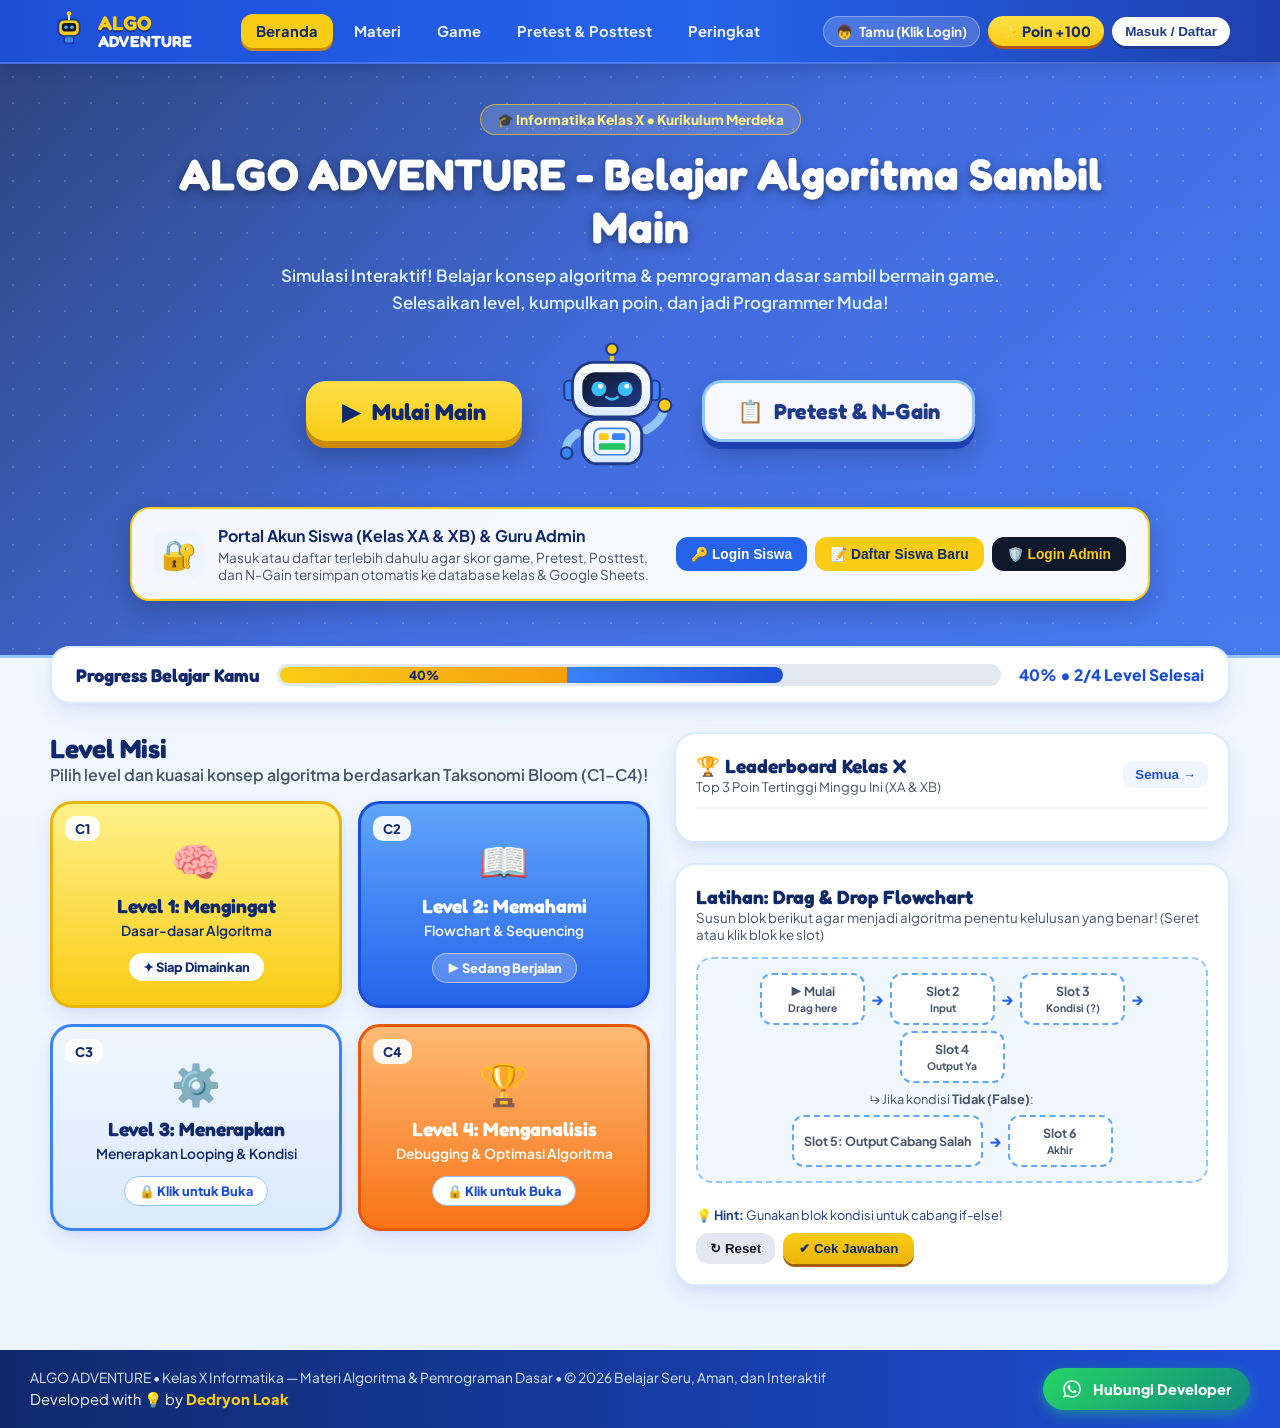
==== index.html @ 8494c544 "Update index.html" ====
<!DOCTYPE html>
<html lang="id">
<head>
  <meta charset="UTF-8" />
  <meta name="viewport" content="width=device-width, initial-scale=1.0" />
  <title>ALGO ADVENTURE — Belajar Algoritma Sambil Main (Kelas X Informatika)</title>
  <link rel="preconnect" href="https://fonts.googleapis.com" />
  <link rel="preconnect" href="https://fonts.gstatic.com" crossorigin />
  <link href="https://fonts.googleapis.com/css2?family=Fredoka:wght@500;600;700&family=Plus+Jakarta+Sans:wght@400;500;600;700;800&display=swap" rel="stylesheet" />
  <link rel="stylesheet" href="css/style.css" />
</head>
<body>

  <!-- NAVBAR -->
  <header class="navbar">
    <div class="nav-container">
      <div class="brand" onclick="switchPage('beranda')">
        <div class="brand-logo" aria-hidden="true">
          <svg viewBox="0 0 64 64" width="38" height="38">
            <rect x="14" y="16" width="36" height="28" rx="10" fill="#FACC15" stroke="#1E3A8A" stroke-width="3"/>
            <line x1="32" y1="6" x2="32" y2="16" stroke="#FFFFFF" stroke-width="3" stroke-linecap="round"/>
            <circle cx="32" cy="6" r="4" fill="#FACC15"/>
            <rect x="20" y="22" width="24" height="14" rx="5" fill="#0F172A"/>
            <circle cx="27" cy="29" r="3" fill="#38BDF8"/>
            <circle cx="37" cy="29" r="3" fill="#38BDF8"/>
            <rect x="24" y="44" width="16" height="12" rx="4" fill="#3B82F6" stroke="#1E3A8A" stroke-width="2.5"/>
          </svg>
        </div>
        <div class="brand-text">
          <span class="brand-top">ALGO</span>
          <span class="brand-bottom">ADVENTURE</span>
        </div>
      </div>

      <nav class="nav-links" id="navLinks">
        <button class="nav-btn active" data-page="beranda" onclick="switchPage('beranda')">Beranda</button>
        <button class="nav-btn" data-page="materi" onclick="switchPage('materi')">Materi</button>
        <button class="nav-btn" data-page="game" onclick="switchPage('game')">Game</button>
        <button class="nav-btn" data-page="pretest" onclick="switchPage('pretest')">Pretest &amp; Posttest</button>
        <button class="nav-btn" data-page="peringkat" onclick="switchPage('peringkat')">Peringkat</button>
        <button class="nav-btn admin-nav-btn hidden" id="navAdminBtn" data-page="admin" onclick="switchPage('admin')">🛡️ Panel Admin</button>
      </nav>

      <div class="user-status">
        <div class="user-pill" onclick="openAuthModal()" title="Klik untuk Login / Ganti Akun">
          <span class="user-avatar" id="navUserAvatar">👦</span>
          <span id="navUserLabel">Tamu (Klik Login)</span>
        </div>
        <div class="points-pill" id="pointsPill">
          <span>⭐</span> Poin +<span id="totalPoints">100</span>
        </div>
        <button class="auth-action-btn" id="navAuthBtn" onclick="openAuthModal()">Masuk / Daftar</button>
      </div>
    </div>
  </header>

  <!-- ==================== HALAMAN 1: BERANDA ==================== -->
  <main id="page-beranda" class="page-section active">
    <!-- HERO SECTION DENGAN GAMBAR SEKOLAH & OVERLAY BIRU -->
    <section class="hero-section">
      <div class="hero-school-bg" id="heroSchoolBg"></div>
      <div class="hero-blue-overlay" id="heroBlueOverlay"></div>
      <div class="hero-circuit-pattern"></div>

      <div class="hero-content">
        <div class="hero-badge">🎓 Informatika Kelas X • Kurikulum Merdeka</div>
        <h1 class="hero-title">ALGO ADVENTURE - Belajar Algoritma Sambil Main</h1>
        <p class="hero-subtitle">
          Simulasi Interaktif! Belajar konsep algoritma &amp; pemrograman dasar sambil bermain game.<br />
          Selesaikan level, kumpulkan poin, dan jadi Programmer Muda!
        </p>

        <div class="hero-cta-row">
          <button class="btn-hero-play" onclick="openMissionModal(1)">
            <span class="play-triangle">▶</span> Mulai Main
          </button>

          <!-- MASKOT ROBOT SVG -->
          <div class="hero-mascot" title="Halo! Aku AlgoBot, pemandu belajarmu!">
            <svg viewBox="0 0 160 165" width="132" height="136">
              <defs>
                <linearGradient id="botBody" x1="0" y1="0" x2="0" y2="1">
                  <stop offset="0%" stop-color="#FFFFFF"/>
                  <stop offset="100%" stop-color="#DBEAFE"/>
                </linearGradient>
                <linearGradient id="botVisor" x1="0" y1="0" x2="1" y2="1">
                  <stop offset="0%" stop-color="#0F172A"/>
                  <stop offset="100%" stop-color="#1E3A8A"/>
                </linearGradient>
              </defs>
              <line x1="80" y1="12" x2="80" y2="28" stroke="#FACC15" stroke-width="5" stroke-linecap="round"/>
              <circle cx="80" cy="10" r="7" fill="#FACC15" stroke="#1E3A8A" stroke-width="2.5"/>
              <rect x="22" y="48" width="12" height="24" rx="6" fill="#3B82F6" stroke="#1E3A8A" stroke-width="2.5"/>
              <rect x="126" y="48" width="12" height="24" rx="6" fill="#3B82F6" stroke="#1E3A8A" stroke-width="2.5"/>
              <rect x="32" y="26" width="96" height="66" rx="26" fill="url(#botBody)" stroke="#1E3A8A" stroke-width="3.5"/>
              <rect x="44" y="38" width="72" height="42" rx="16" fill="url(#botVisor)"/>
              <circle cx="64" cy="58" r="9" fill="#38BDF8"/>
              <circle cx="66" cy="55" r="3" fill="#FFFFFF"/>
              <circle cx="96" cy="58" r="9" fill="#38BDF8"/>
              <circle cx="98" cy="55" r="3" fill="#FFFFFF"/>
              <path d="M 73 68 Q 80 74 87 68" stroke="#38BDF8" stroke-width="3" fill="none" stroke-linecap="round"/>
              <path d="M 38 112 Q 22 122 25 135" stroke="#93C5FD" stroke-width="10" stroke-linecap="round" fill="none"/>
              <circle cx="25" cy="136" r="7" fill="#3B82F6" stroke="#1E3A8A" stroke-width="2.5"/>
              <path d="M 122 108 Q 142 96 144 80" stroke="#93C5FD" stroke-width="10" stroke-linecap="round" fill="none"/>
              <circle cx="144" cy="78" r="8" fill="#FACC15" stroke="#1E3A8A" stroke-width="2.5"/>
              <rect x="44" y="95" width="72" height="54" rx="18" fill="url(#botBody)" stroke="#1E3A8A" stroke-width="3.5"/>
              <rect x="58" y="106" width="44" height="32" rx="8" fill="#EFF6FF" stroke="#3B82F6" stroke-width="2"/>
              <rect x="64" y="112" width="12" height="8" rx="2" fill="#FACC15"/>
              <rect x="80" y="112" width="16" height="8" rx="2" fill="#3B82F6"/>
              <rect x="64" y="124" width="32" height="8" rx="2" fill="#22C55E"/>
            </svg>
          </div>

          <button class="btn-hero-pretest" onclick="switchPage('pretest')">
            <span class="clipboard-icon">📋</span> Pretest &amp; N-Gain
          </button>
        </div>

        <!-- CARD STATUS LOGIN / REGISTRASI SISWA & ADMIN -->
        <div class="auth-banner-card" id="authBannerCard">
          <div class="auth-banner-left">
            <div class="auth-banner-icon">🔐</div>
            <div>
              <h3 id="authBannerTitle">Portal Akun Siswa (Kelas XA &amp; XB) &amp; Guru Admin</h3>
              <p id="authBannerDesc">Masuk atau daftar terlebih dahulu agar skor game, Pretest, Posttest, dan N-Gain tersimpan otomatis ke database kelas &amp; Google Sheets.</p>
            </div>
          </div>
          <div class="auth-banner-actions" id="authBannerActions">
            <button class="btn-login-pill" onclick="openAuthModal('login')">🔑 Login Siswa</button>
            <button class="btn-register-pill" onclick="openAuthModal('register')">📝 Daftar Siswa Baru</button>
            <button class="btn-admin-pill" onclick="openAuthModal('admin')">🛡️ Login Admin</button>
          </div>
        </div>
      </div>
    </section>

    <div class="main-container">
      <!-- PROGRESS BAR -->
      <section class="progress-card">
        <div class="progress-title">Progress Belajar Kamu</div>
        <div class="progress-bar-wrapper">
          <div class="progress-track">
            <div class="progress-fill-yellow" id="progressYellow" style="width: 40%;">
              <span id="progressBadgeText">40%</span>
            </div>
            <div class="progress-fill-blue" id="progressBlue" style="width: 30%;"></div>
          </div>
        </div>
        <div class="progress-summary" id="progressSummaryText">40% • 2/4 Level Selesai</div>
      </section>

      <!-- GRID UTAMA 2 KOLOM -->
      <div class="dashboard-grid">
        <!-- KIRI: 4 LEVEL MISI (C1-C4) -->
        <section class="missions-column">
          <div class="section-header">
            <h2>Level Misi</h2>
            <p>Pilih level dan kuasai konsep algoritma berdasarkan Taksonomi Bloom (C1–C4)!</p>
          </div>

          <div class="missions-grid">
            <!-- LEVEL 1: C1 -->
            <div class="mission-card card-c1" id="card-level-1" onclick="openMissionModal(1)">
              <span class="bloom-badge">C1</span>
              <div class="mission-icon">🧠</div>
              <h3>Level 1: Mengingat</h3>
              <p class="mission-sub">Dasar-dasar Algoritma</p>
              <div class="mission-status status-ready" id="status-level-1">✦ Siap Dimainkan</div>
            </div>

            <!-- LEVEL 2: C2 -->
            <div class="mission-card card-c2" id="card-level-2" onclick="openMissionModal(2)">
              <span class="bloom-badge">C2</span>
              <div class="mission-icon">📖</div>
              <h3>Level 2: Memahami</h3>
              <p class="mission-sub">Flowchart &amp; Sequencing</p>
              <div class="mission-status status-active" id="status-level-2">▶ Sedang Berjalan</div>
            </div>

            <!-- LEVEL 3: C3 -->
            <div class="mission-card card-c3" id="card-level-3" onclick="openMissionModal(3)">
              <span class="bloom-badge">C3</span>
              <div class="mission-icon">⚙️</div>
              <h3>Level 3: Menerapkan</h3>
              <p class="mission-sub">Menerapkan Looping &amp; Kondisi</p>
              <div class="mission-status status-locked" id="status-level-3">🔒 Klik untuk Buka</div>
            </div>

            <!-- LEVEL 4: C4 -->
            <div class="mission-card card-c4" id="card-level-4" onclick="openMissionModal(4)">
              <span class="bloom-badge">C4</span>
              <div class="mission-icon">🏆</div>
              <h3>Level 4: Menganalisis</h3>
              <p class="mission-sub">Debugging &amp; Optimasi Algoritma</p>
              <div class="mission-status status-locked" id="status-level-4">🔒 Klik untuk Buka</div>
            </div>
          </div>
        </section>

        <!-- KANAN: LEADERBOARD & DRAG DROP FLOWCHART -->
        <section class="right-column">
          <!-- LEADERBOARD -->
          <div class="leaderboard-card">
            <div class="leaderboard-header">
              <div>
                <h3>🏆 Leaderboard Kelas X</h3>
                <p>Top 3 Poin Tertinggi Minggu Ini (XA &amp; XB)</p>
              </div>
              <button class="btn-mini-link" onclick="switchPage('peringkat')">Semua →</button>
            </div>
            <div class="leaderboard-list" id="miniLeaderboard"></div>
          </div>

          <!-- DRAG & DROP FLOWCHART -->
          <div class="flowchart-card">
            <div class="flowchart-header">
              <h3>Latihan: Drag &amp; Drop Flowchart</h3>
              <p>Susun blok berikut agar menjadi algoritma penentu kelulusan yang benar! (Seret atau klik blok ke slot)</p>
            </div>

            <div class="flowchart-workspace">
              <div class="flow-row top-row">
                <div class="drop-slot" data-slot="0" id="slot-0" onclick="handleSlotClick(0)">
                  <span class="slot-placeholder">▶ Mulai<br/><small>Drag here</small></span>
                </div>
                <span class="flow-arrow">→</span>
                <div class="drop-slot" data-slot="1" id="slot-1" onclick="handleSlotClick(1)">
                  <span class="slot-placeholder">Slot 2<br/><small>Input</small></span>
                </div>
                <span class="flow-arrow">→</span>
                <div class="drop-slot" data-slot="2" id="slot-2" onclick="handleSlotClick(2)">
                  <span class="slot-placeholder">Slot 3<br/><small>Kondisi (?)</small></span>
                </div>
                <span class="flow-arrow">→</span>
                <div class="drop-slot" data-slot="3" id="slot-3" onclick="handleSlotClick(3)">
                  <span class="slot-placeholder">Slot 4<br/><small>Output Ya</small></span>
                </div>
              </div>

              <div class="flow-branch-indicator">
                <span>↳ Jika kondisi <b>Tidak (False)</b>:</span>
              </div>

              <div class="flow-row bottom-row">
                <div class="drop-slot wide-slot" data-slot="4" id="slot-4" onclick="handleSlotClick(4)">
                  <span class="slot-placeholder">Slot 5: Output Cabang Salah</span>
                </div>
                <span class="flow-arrow">→</span>
                <div class="drop-slot" data-slot="5" id="slot-5" onclick="handleSlotClick(5)">
                  <span class="slot-placeholder">Slot 6<br/><small>Akhir</small></span>
                </div>
              </div>
            </div>

            <div class="block-bank" id="blockBank"></div>

            <div class="flowchart-footer">
              <div class="hint-text">💡 <b>Hint:</b> Gunakan blok kondisi untuk cabang if-else!</div>
              <div class="flowchart-actions">
                <button class="btn-reset" onclick="resetFlowchart()">↻ Reset</button>
                <button class="btn-check" onclick="checkFlowchart()">✔ Cek Jawaban</button>
              </div>
            </div>

            <div id="flowchartFeedback" class="feedback-banner hidden"></div>
          </div>
        </section>
      </div>
    </div>
  </main>

  <!-- ==================== HALAMAN 2: MATERI ==================== -->
  <main id="page-materi" class="page-section">
    <div class="main-container">
      <div class="page-hero-banner">
        <h2>📚 Modul Materi Algoritma &amp; Pemrograman Dasar (Kelas X)</h2>
        <p>Pelajari ringkasan konsep dari C1 hingga C4 sebelum mengerjakan Pretest, Misi, dan Posttest.</p>
      </div>

      <div class="materi-grid">
        <article class="materi-box border-yellow">
          <span class="tag-bloom bg-yellow">C1 • Mengingat</span>
          <h3>1. Pengertian &amp; Ciri-Ciri Algoritma</h3>
          <p><b>Algoritma</b> adalah urutan langkah-langkah logis dan sistematis untuk menyelesaikan suatu masalah tertentu.</p>
          <ul>
            <li><b>Finiteness (Keterbatasan):</b> Algoritma harus berhenti setelah sejumlah langkah terbatas.</li>
            <li><b>Definiteness (Kepastian):</b> Setiap langkah didefinisikan secara jelas dan tidak ambigu.</li>
            <li><b>Input &amp; Output:</b> Memiliki nol atau lebih masukan dan minimal satu keluaran.</li>
            <li><b>Effectiveness (Efektivitas):</b> Setiap langkah sederhana dan dapat dikerjakan dalam waktu masuk akal.</li>
          </ul>
        </article>

        <article class="materi-box border-blue">
          <span class="tag-bloom bg-blue">C2 • Memahami</span>
          <h3>2. Simbol Flowchart &amp; Notasi Algoritma</h3>
          <p>Algoritma dapat disajikan menggunakan <b>Kalimat Deskriptif</b>, <b>Pseudocode</b>, maupun <b>Flowchart (Diagram Alir)</b>.</p>
          <ul>
            <li><b>Terminator (Oval):</b> Menyatakan titik <i>Mulai (Start)</i> dan <i>Selesai (End)</i>.</li>
            <li><b>Input / Output (Jajar Genjang):</b> Proses membaca data masukan atau menampilkan hasil.</li>
            <li><b>Proses (Persegi Panjang):</b> Pengolahan data atau perhitungan matematis.</li>
            <li><b>Decision / Kondisi (Belah Ketupat):</b> Percabangan keputusan (Ya / Tidak).</li>
          </ul>
        </article>

        <article class="materi-box border-cyan">
          <span class="tag-bloom bg-cyan">C3 • Menerapkan</span>
          <h3>3. Struktur Kontrol: Percabangan &amp; Perulangan</h3>
          <p>Dalam pemrograman dasar, alur eksekusi dikendalikan oleh tiga struktur utama:</p>
          <ul>
            <li><b>Runtunan (Sequence):</b> Instruksi dijalankan berurutan dari atas ke bawah.</li>
            <li><b>Percabangan (Selection / If-Else):</b> Memilih aksi berdasarkan kondisi logika (misal: <code>nilai &gt; 50</code>).</li>
            <li><b>Perulangan (Looping / For &amp; While):</b> Mengulang blok instruksi selama kondisi terpenuhi.</li>
          </ul>
        </article>

        <article class="materi-box border-orange">
          <span class="tag-bloom bg-orange">C4 • Menganalisis</span>
          <h3>4. Tracing, Debugging &amp; Efisiensi Algoritma</h3>
          <p>Kemampuan menganalisis jalannya program untuk menemukan kesalahan (<i>bug</i>) dan memilih solusi paling efisien.</p>
          <ul>
            <li><b>Syntax Error:</b> Kesalahan penulisan aturan bahasa pemrograman.</li>
            <li><b>Logic Error:</b> Program berjalan tanpa crash, tetapi output keliru akibat salah rumus atau kondisi.</li>
            <li><b>Infinite Loop:</b> Perulangan tanpa henti karena kondisi berhenti tidak pernah tercapai.</li>
          </ul>
        </article>
      </div>
    </div>
  </main>

  <!-- ==================== HALAMAN 3: GAME ARENA ==================== -->
  <main id="page-game" class="page-section">
    <div class="main-container">
      <div class="page-hero-banner">
        <h2>🎮 Arena Tantangan Algoritma</h2>
        <p>Selesaikan keempat level misi C1–C4 untuk mencapai 100% Progress Belajar!</p>
      </div>

      <div class="missions-grid arena-grid">
        <div class="mission-card card-c1" onclick="openMissionModal(1)">
          <span class="bloom-badge">C1</span>
          <div class="mission-icon">🧠</div>
          <h3>Level 1: Mengingat</h3>
          <p class="mission-sub">Kuis Cepat Konsep Dasar Algoritma</p>
          <div class="mission-status status-ready" id="arena-status-1">▶ Mainkan Misi 1 (+100 Poin)</div>
        </div>
        <div class="mission-card card-c2" onclick="openMissionModal(2)">
          <span class="bloom-badge">C2</span>
          <div class="mission-icon">📖</div>
          <h3>Level 2: Memahami</h3>
          <p class="mission-sub">Tebak Fungsi Simbol Flowchart</p>
          <div class="mission-status status-active" id="arena-status-2">▶ Mainkan Misi 2 (+120 Poin)</div>
        </div>
        <div class="mission-card card-c3" onclick="openMissionModal(3)">
          <span class="bloom-badge">C3</span>
          <div class="mission-icon">⚙️</div>
          <h3>Level 3: Menerapkan</h3>
          <p class="mission-sub">Simulasi Output Percabangan &amp; Loop</p>
          <div class="mission-status status-ready" id="arena-status-3">▶ Mainkan Misi 3 (+150 Poin)</div>
        </div>
        <div class="mission-card card-c4" onclick="openMissionModal(4)">
          <span class="bloom-badge">C4</span>
          <div class="mission-icon">🏆</div>
          <h3>Level 4: Menganalisis</h3>
          <p class="mission-sub">Detektif Bug &amp; Optimasi Logika</p>
          <div class="mission-status status-ready" id="arena-status-4">▶ Mainkan Misi 4 (+200 Poin)</div>
        </div>
      </div>
    </div>
  </main>

  <!-- ==================== HALAMAN 4: PRETEST, POSTTEST & N-GAIN ==================== -->
  <main id="page-pretest" class="page-section">
    <div class="main-container">
      <div class="page-hero-banner">
        <h2>📝 Evaluasi Pembelajaran: Pretest, Posttest &amp; Kalkulator N-Gain</h2>
        <p>Ukur pemahaman awal (20 Soal C1–C4) dan pemahaman akhir untuk menghitung peningkatan belajar (Normalized Gain) secara otomatis.</p>
      </div>

      <!-- KARTU RINGKASAN SKOR & N-GAIN -->
      <div class="ngain-dashboard">
        <div class="ngain-stat-card">
          <span class="stat-label">Skor Pretest (20 Soal)</span>
          <div class="stat-value text-blue" id="displayPretestScore">-</div>
          <span class="stat-sub" id="displayPretestDetail">Belum dikerjakan</span>
        </div>

        <div class="ngain-stat-card">
          <span class="stat-label">Skor Posttest (20 Soal)</span>
          <div class="stat-value text-amber" id="displayPosttestScore">-</div>
          <span class="stat-sub" id="displayPosttestDetail">Belum dikerjakan</span>
        </div>

        <div class="ngain-stat-card highlight-ngain">
          <span class="stat-label">Nilai N-Gain (g)</span>
          <div class="stat-value" id="displayNGainValue">-</div>
          <span class="ngain-badge" id="displayNGainCategory">Menunggu Pretest &amp; Posttest</span>
        </div>
      </div>

      <!-- PANEL RUMUS & SIMULASI MANUAL / OTOMATIS -->
      <div class="ngain-formula-box">
        <div class="formula-info">
          <h4>📐 Rumus Normalized Gain (Hake, 1998)</h4>
          <p class="formula-math">
            <code>N-Gain (g) = (Skor Posttest − Skor Pretest) / (Skor Maksimal [100] − Skor Pretest)</code>
          </p>
          <div class="criteria-pills">
            <span class="crit-pill high"><b>g ≥ 0,70</b> : Tinggi (High Gain)</span>
            <span class="crit-pill med"><b>0,30 ≤ g &lt; 0,70</b> : Sedang (Medium Gain)</span>
            <span class="crit-pill low"><b>g &lt; 0,30</b> : Rendah (Low Gain)</span>
          </div>
        </div>
        <div class="test-launch-buttons">
          <button class="btn-start-test btn-pre" onclick="startQuiz('pretest')">📋 Mulai Pretest (20 Soal)</button>
          <button class="btn-start-test btn-post" onclick="startQuiz('posttest')">🚀 Mulai Posttest (20 Soal)</button>
        </div>
      </div>

      <!-- ANALISIS PER RANAH KOGNITIF C1-C4 -->
      <div id="bloomBreakdownCard" class="bloom-breakdown-card hidden">
        <h3>📊 Analisis Capaian per Level Kognitif (C1 – C4)</h3>
        <div class="bloom-bars-grid" id="bloomBarsContainer"></div>
      </div>

      <!-- AREA PENGERJAAN SOAL 20 NOMOR -->
      <div id="quizWorkspace" class="quiz-workspace hidden">
        <div class="quiz-topbar">
          <div>
            <span class="quiz-mode-badge" id="quizModeBadge">PRETEST</span>
            <h3 id="quizHeaderTitle">Pretest Algoritma Dasar (20 Soal C1–C4)</h3>
          </div>
          <div class="quiz-counter" id="quizAnsweredCount">Terjawab: 0 / 20</div>
        </div>

        <div class="question-nav-pills" id="questionNavPills"></div>

        <div id="questionsContainer" class="questions-list"></div>

        <div class="quiz-submit-bar">
          <button class="btn-reset" onclick="cancelQuiz()">Batal</button>
          <button class="btn-check btn-submit-quiz" onclick="submitQuiz()">✅ Selesai &amp; Hitung Skor</button>
        </div>
      </div>

      <!-- HASIL & PEMBAHASAN -->
      <div id="quizResultReview" class="quiz-result-review hidden"></div>
    </div>
  </main>

  <!-- ==================== HALAMAN 5: PERINGKAT ==================== -->
  <main id="page-peringkat" class="page-section">
    <div class="main-container">
      <div class="page-hero-banner">
        <h2>🏆 Papan Peringkat Kelas X Informatika</h2>
        <p>Kumpulkan poin dari Misi C1–C4, Flowchart, Pretest, dan Posttest untuk menjadi peringkat #1!</p>
      </div>
      <div class="leaderboard-card full-lb">
        <div id="fullLeaderboardList" class="leaderboard-list"></div>
      </div>
    </div>
  </main>

  <!-- ==================== HALAMAN 6: PANEL ADMIN GURU ==================== -->
  <main id="page-admin" class="page-section">
    <div class="main-container">
      <div class="page-hero-banner admin-hero-banner">
        <div class="admin-banner-flex">
          <div>
            <h2>🛡️ Panel Kontrol Admin &amp; Guru Informatika</h2>
            <p>Kelola data login siswa Kelas XA &amp; XB, sinkronisasi Google Sheets, edit bank soal, ubah background header, dan unduh rekap nilai.</p>
          </div>
          <button class="btn-logout-admin" onclick="logoutUser()">🚪 Keluar Admin</button>
        </div>
      </div>

      <!-- TAB NAVIGASI ADMIN -->
      <div class="admin-tabs">
        <button class="admin-tab-btn active" onclick="switchAdminTab('siswa', this)">👥 Data Siswa &amp; Skor Kelas</button>
        <button class="admin-tab-btn" onclick="switchAdminTab('soal', this)">📝 Edit Soal &amp; Jawaban</button>
        <button class="admin-tab-btn" onclick="switchAdminTab('tampilan', this)">🖼️ Background Header</button>
        <button class="admin-tab-btn" onclick="switchAdminTab('gsheet', this)">📊 Database Google Sheets</button>
      </div>

      <!-- TAB 1: DATA SISWA & SKOR PER KELAS -->
      <section id="admin-tab-siswa" class="admin-panel-box">
        <div class="admin-toolbar">
          <div class="class-filter-group">
            <button class="filter-class-btn active" onclick="filterAdminClass('ALL', this)">Semua Kelas (<span id="countAll">0</span>)</button>
            <button class="filter-class-btn" onclick="filterAdminClass('Kelas XA', this)">Kelas XA (<span id="countXA">0</span>)</button>
            <button class="filter-class-btn" onclick="filterAdminClass('Kelas XB', this)">Kelas XB (<span id="countXB">0</span>)</button>
          </div>

          <div class="export-group">
            <button class="btn-export-excel" onclick="exportClassExcel('Kelas XA')">📥 Download Kelas XA (.xls)</button>
            <button class="btn-export-excel" onclick="exportClassExcel('Kelas XB')">📥 Download Kelas XB (.xls)</button>
            <button class="btn-export-all" onclick="exportClassExcel('ALL')">📊 Download Semua Kelas (.xls)</button>
          </div>
        </div>

        <div class="admin-table-wrapper">
          <table class="admin-table">
            <thead>
              <tr>
                <th>No</th>
                <th>Nama Siswa</th>
                <th>Kelas</th>
                <th>Password</th>
                <th>Waktu Login</th>
                <th>Poin Game</th>
                <th>Pretest</th>
                <th>Posttest</th>
                <th>N-Gain</th>
                <th>Aksi</th>
              </tr>
            </thead>
            <tbody id="adminStudentTableBody"></tbody>
          </table>
        </div>
      </section>

      <!-- TAB 2: EDIT SOAL & JAWABAN -->
      <section id="admin-tab-soal" class="admin-panel-box hidden">
        <div class="admin-soal-header">
          <div>
            <h3>✏️ Editor Bank Soal &amp; Kunci Jawaban (Pretest &amp; Posttest)</h3>
            <p>Pilih jenis tes dan nomor soal untuk mengubah teks pertanyaan, opsi pilihan ganda, kunci jawaban, atau pembahasan.</p>
          </div>
          <div class="soal-selector-row">
            <select id="adminQuizTypeSelect" onchange="loadAdminQuestionEditor()">
              <option value="pretest">Bank Soal Pretest (20 Soal)</option>
              <option value="posttest">Bank Soal Posttest (20 Soal)</option>
            </select>
            <select id="adminQuestionNumSelect" onchange="loadAdminQuestionEditor()"></select>
          </div>
        </div>

        <form class="admin-question-form" onsubmit="saveAdminQuestion(event)">
          <div class="form-row-2">
            <div class="form-group">
              <label>Level Kognitif (Taksonomi Bloom)</label>
              <select id="editQLevel">
                <option value="C1">C1 - Mengingat</option>
                <option value="C2">C2 - Memahami</option>
                <option value="C3">C3 - Menerapkan</option>
                <option value="C4">C4 - Menganalisis</option>
              </select>
            </div>
            <div class="form-group">
              <label>Kunci Jawaban Benar</label>
              <select id="editQAnswer">
                <option value="0">Opsi A</option>
                <option value="1">Opsi B</option>
                <option value="2">Opsi C</option>
                <option value="3">Opsi D</option>
              </select>
            </div>
          </div>

          <div class="form-group">
            <label>Teks Pertanyaan</label>
            <textarea id="editQText" rows="3" required></textarea>
          </div>

          <div class="form-row-2">
            <div class="form-group">
              <label>Pilihan A</label>
              <input type="text" id="editQOpt0" required />
            </div>
            <div class="form-group">
              <label>Pilihan B</label>
              <input type="text" id="editQOpt1" required />
            </div>
            <div class="form-group">
              <label>Pilihan C</label>
              <input type="text" id="editQOpt2" required />
            </div>
            <div class="form-group">
              <label>Pilihan D</label>
              <input type="text" id="editQOpt3" required />
            </div>
          </div>

          <div class="form-group">
            <label>Pembahasan Jawaban</label>
            <input type="text" id="editQExp" required />
          </div>

          <div class="form-actions-right">
            <button type="button" class="btn-reset" onclick="resetDefaultQuestions()">↺ Reset ke Soal Bawaan</button>
            <button type="submit" class="btn-check">💾 Simpan Perubahan Soal</button>
          </div>
        </form>
      </section>

      <!-- TAB 3: GANTI GAMBAR BACKGROUND HEADER -->
      <section id="admin-tab-tampilan" class="admin-panel-box hidden">
        <h3>🖼️ Pengaturan Gambar Background Header (Area Hero Sekolah)</h3>
        <p>Ganti foto gedung sekolah di bagian atas beranda menggunakan tautan gambar (URL) atau unggah file gambar dari perangkat Anda.</p>

        <div class="bg-editor-grid">
          <div class="bg-editor-controls">
            <div class="form-group">
              <label>URL Gambar Background Sekolah</label>
              <input type="url" id="headerBgUrlInput" placeholder="https://contoh.com/foto-sekolah.jpg" />
            </div>

            <div class="form-group">
              <label>Atau Pilih Gambar dari Komputer / HP</label>
              <input type="file" id="headerBgFileInput" accept="image/*" onchange="handleHeaderBgUpload(event)" />
            </div>

            <div class="form-group">
              <label>Tingkat Opacity Lapisan Biru: <span id="opacityValLabel">82%</span></label>
              <input type="range" id="headerOpacityRange" min="40" max="95" value="82" oninput="previewHeaderOpacity(this.value)" />
            </div>

            <div class="form-actions-left">
              <button type="button" class="btn-check" onclick="applyHeaderBgSettings()">💾 Terapkan Background Header</button>
              <button type="button" class="btn-reset" onclick="resetHeaderBgSettings()">↺ Reset Default Sekolah</button>
            </div>
          </div>

          <div class="bg-preview-card">
            <div class="bg-preview-box" id="adminBgPreviewBox">
              <div class="bg-preview-overlay" id="adminBgPreviewOverlay"></div>
              <div class="bg-preview-text">
                <strong>ALGO ADVENTURE</strong>
                <span>Pratinjau Background Header Sekolah</span>
              </div>
            </div>
          </div>
        </div>
      </section>

      <!-- TAB 4: DATABASE GOOGLE SHEETS -->
      <section id="admin-tab-gsheet" class="admin-panel-box hidden">
        <h3>📊 Integrasi Database Google Sheets (Real-Time Sync)</h3>
        <p>Hubungkan aplikasi ini ke Google Sheets Anda agar setiap siswa yang mendaftar, login, atau menyelesaikan tes otomatis tercatat di spreadsheet Anda.</p>

        <div class="gsheet-config-card">
          <div class="form-group">
            <label>URL Web App Google Apps Script</label>
            <input type="url" id="googleSheetUrlInput" placeholder="https://script.google.com/macros/s/AKfycb.../exec" />
          </div>
          <div class="form-actions-left">
            <button class="btn-check" onclick="saveGoogleSheetUrl()">💾 Simpan &amp; Aktifkan Koneksi</button>
            <button class="btn-login-pill" onclick="syncAllToGoogleSheet()">🔄 Sinkronkan Semua Data Sekarang</button>
          </div>
          <p class="gsheet-status-text" id="gsheetStatusText">Status: Penyimpanan Lokal Aktif (Siap dihubungkan ke Google Sheets)</p>
        </div>

        <div class="apps-script-guide">
          <h4>📋 Panduan Cepat Membuat Database Google Sheets (3 Langkah):</h4>
          <ol>
            <li>Buka <b>Google Sheets</b> baru, beri nama sheet <code>DataSiswa</code>, lalu klik menu <b>Ekstensi → Apps Script</b>.</li>
            <li>Salin dan tempel kode di bawah ini ke editor Apps Script, lalu klik <b>Terapkan (Deploy) → Deployment baru → Aplikasi web</b> (Akses: <i>Siapa saja / Anyone</i>).</li>
            <li>Salin <b>URL Aplikasi Web</b> yang muncul dan tempelkan ke kolom di atas.</li>
          </ol>
          <div class="code-box-header">
            <span>Kode Google Apps Script (Code.gs)</span>
            <button class="btn-copy-code" onclick="copyAppsScriptCode()">📋 Salin Kode</button>
          </div>
          <pre id="appsScriptCodeBlock" class="apps-script-code">function doPost(e) {
  var ss = SpreadsheetApp.getActiveSpreadsheet();
  var sheet = ss.getSheetByName("DataSiswa") || ss.insertSheet("DataSiswa");
  if (sheet.getLastRow() === 0) {
    sheet.appendRow(["Waktu Update", "Nama Siswa", "Kelas", "Password", "Waktu Login", "Poin Game", "Skor Pretest", "Skor Posttest", "N-Gain", "Kategori"]);
  }
  var data = JSON.parse(e.postData.contents);
  var rows = sheet.getDataRange().getValues();
  var foundRow = -1;
  for (var i = 1; i &lt; rows.length; i++) {
    if (rows[i][1] === data.name &amp;&amp; rows[i][2] === data.kelas) {
      foundRow = i + 1;
      break;
    }
  }
  var rowValues = [new Date(), data.name, data.kelas, data.password, data.lastLogin, data.points, data.pretest ?? "-", data.posttest ?? "-", data.ngain ?? "-", data.ngainCategory ?? "-"];
  if (foundRow &gt; 0) {
    sheet.getRange(foundRow, 1, 1, rowValues.length).setValues([rowValues]);
  } else {
    sheet.appendRow(rowValues);
  }
  return ContentService.createTextOutput(JSON.stringify({ status: "success" })).setMimeType(ContentService.MimeType.JSON);
}</pre>
        </div>
      </section>
    </div>
  </main>

  <!-- MODAL LOGIN / REGISTRASI SISWA & LOGIN ADMIN -->
  <div id="authModal" class="modal-backdrop hidden">
    <div class="modal-card auth-modal-card">
      <div class="modal-header auth-modal-header">
        <span class="modal-badge">🔐 PORTAL AKUN ALGO ADVENTURE</span>
        <button class="modal-close" onclick="closeAuthModal()">✕</button>
      </div>

      <div class="auth-switch-tabs">
        <button class="auth-tab active" id="tabBtnLogin" onclick="switchAuthTab('login')">🔑 Login Siswa</button>
        <button class="auth-tab" id="tabBtnRegister" onclick="switchAuthTab('register')">📝 Daftar Siswa</button>
        <button class="auth-tab" id="tabBtnAdmin" onclick="switchAuthTab('admin')">🛡️ Admin</button>
      </div>

      <div class="modal-body">
        <!-- FORM LOGIN SISWA -->
        <form id="formStudentLogin" onsubmit="handleStudentLogin(event)">
          <div class="form-group">
            <label>Nama Lengkap Siswa</label>
            <input type="text" id="loginStudentName" placeholder="Contoh: Rina Putri" required />
          </div>
          <div class="form-group">
            <label>Kelas</label>
            <select id="loginStudentClass" required>
              <option value="Kelas XA">Kelas XA</option>
              <option value="Kelas XB">Kelas XB</option>
            </select>
          </div>
         <div class="form-group">
  <label>Password</label>
  <div class="password-input-wrap">
    <input type="password" id="loginStudentPass" placeholder="Masukkan password kamu" required />
    <button type="button" class="toggle-eye-btn" onclick="togglePasswordVisibility('loginStudentPass', this)" aria-label="Lihat atau sembunyikan password">👁️</button>
  </div>
</div>
        </form>

        <!-- FORM REGISTRASI SISWA -->
        <form id="formStudentRegister" class="hidden" onsubmit="handleStudentRegister(event)">
          <div class="form-group">
            <label>Nama Lengkap Siswa</label>
            <input type="text" id="regStudentName" placeholder="Masukkan nama lengkap" required />
          </div>
          <div class="form-group">
            <label>Pilih Kelas</label>
            <select id="regStudentClass" required>
              <option value="Kelas XA">Kelas XA</option>
              <option value="Kelas XB">Kelas XB</option>
            </select>
          </div>
          <div class="form-group">
            <label>Buat Password</label>
            <input type="text" id="regStudentPass" placeholder="Minimal 4 karakter" minlength="4" required />
          </div>
          <button type="submit" class="btn-hero-play full-width-btn">✨ Daftar &amp; Simpan ke Database</button>
        </form>

        <!-- FORM LOGIN ADMIN -->
        <form id="formAdminLogin" class="hidden" onsubmit="handleAdminLogin(event)">
          <div class="admin-login-note">
            Masuk sebagai <b>Guru / Admin</b> untuk melihat skor Kelas XA &amp; XB, mengubah password siswa, mengedit soal, mengganti background header, dan mengunduh rekap Excel.<br/>
            <small>Default Login: Username <code>admin</code> • Password <code>admin123</code></small>
          </div>
          <div class="form-group">
            <label>Username Admin</label>
            <input type="text" id="adminUsernameInput" placeholder="admin" required />
          </div>
          <div class="form-group">
            <label>Password Admin</label>
            <input type="password" id="adminPasswordInput" placeholder="••••••" required />
          </div>
          <button type="submit" class="btn-admin-submit full-width-btn">🛡️ Masuk Panel Admin</button>
        </form>

        <!-- INFO AKUN AKTIF -->
        <div id="activeAccountBox" class="active-account-box hidden">
          <p>Sedang masuk sebagai: <strong id="activeAccountSummary"></strong></p>
          <button type="button" class="btn-logout-admin" onclick="logoutUser()">🚪 Keluar Akun (Logout)</button>
        </div>
      </div>
    </div>
  </div>

  <!-- MODAL MISI INTERAKTIF -->
  <div id="missionModal" class="modal-backdrop hidden">
    <div class="modal-card">
      <div class="modal-header" id="modalHeader">
        <div>
          <span class="modal-badge" id="modalBloomBadge">C1</span>
          <h3 id="modalTitle">Level 1: Mengingat</h3>
        </div>
        <button class="modal-close" onclick="closeMissionModal()">✕</button>
      </div>
      <div class="modal-body" id="modalBody"></div>
    </div>
  </div>

  <!-- FOOTER DENGAN NAMA DEVELOPER & ICON WHATSAPP ANIMASI SOFT -->
  <footer class="main-footer">
    <div class="footer-container">
      <div class="footer-info">
        <p class="footer-main-text">
          ALGO ADVENTURE • Kelas X Informatika — Materi Algoritma &amp; Pemrograman Dasar • © 2026 Belajar Seru, Aman, dan Interaktif
        </p>
        <p class="footer-dev-text">
          Developed with 💡 by <span class="dev-name">Dedryon Loak</span>
        </p>
      </div>

      <a
        href="https://wa.me/6281237224867?text=Halo%20Kak%20Dedryon%20Loak,%20saya%20ingin%20bertanya%20tentang%20media%20pembelajaran%20ALGO%20ADVENTURE"
        target="_blank"
        rel="noopener noreferrer"
        class="whatsapp-contact-btn"
        title="Hubungi Developer Dedryon Loak via WhatsApp (+62 812-3722-4867)"
      >
        <span class="wa-icon-wrapper" aria-hidden="true">
          <svg viewBox="0 0 32 32" width="22" height="22" fill="currentColor">
            <path d="M16.004 3.2c-7.06 0-12.8 5.74-12.8 12.8 0 2.256.59 4.458 1.71 6.4L3.2 28.8l6.58-1.726a12.74 12.74 0 0 0 6.224 1.622h.006c7.058 0 12.796-5.74 12.796-12.8 0-3.42-1.332-6.636-3.75-9.054A12.714 12.714 0 0 0 16.004 3.2zm0 23.336h-.004a10.58 10.58 0 0 1-5.394-1.476l-.386-.23-3.904 1.024 1.042-3.806-.252-.4a10.562 10.562 0 0 1-1.62-5.648c0-5.844 4.756-10.6 10.604-10.6 2.832 0 5.494 1.104 7.496 3.106a10.532 10.532 0 0 1 3.102 7.498c0 5.846-4.758 10.532-10.684 10.532zm5.816-7.94c-.318-.16-1.884-.93-2.176-1.036-.292-.106-.504-.16-.716.16-.212.318-.822 1.036-1.008 1.248-.186.212-.372.24-.69.08-.318-.16-1.344-.496-2.56-1.58-.946-.844-1.586-1.886-1.772-2.204-.186-.318-.02-.49.14-.648.144-.142.318-.372.478-.558.16-.186.212-.318.318-.53.106-.212.054-.398-.026-.558-.08-.16-.716-1.726-.982-2.364-.258-.62-.52-.536-.716-.546l-.61-.01c-.212 0-.558.08-.85.398-.292.318-1.114 1.088-1.114 2.654 0 1.566 1.14 3.078 1.3 3.29.16.212 2.244 3.426 5.436 4.804.76.328 1.352.524 1.814.67.762.242 1.456.208 2.004.126.612-.092 1.884-.77 2.15-1.514.266-.744.266-1.38.186-1.514-.08-.132-.292-.212-.61-.372z"/>
          </svg>
        </span>
        <span class="wa-text">Hubungi Developer</span>
      </a>
    </div>
  </footer>

  <!-- KONEKSI KE SEMUA FILE JAVASCRIPT SECARA MODULAR -->
  <script src="js/data.js"></script>
  <script src="js/auth-admin.js"></script>
  <script src="js/game-quiz.js"></script>
  <script src="js/app.js"></script>
</body>
</html>
---- css/style.css ----
:root {
  --blue-900: #0F296B;
  --blue-800: #1E3A8A;
  --blue-700: #1D4ED8;
  --blue-600: #2563EB;
  --blue-500: #3B82F6;
  --blue-100: #DBEAFE;
  --blue-50: #EFF6FF;
  --yellow-500: #EAB308;
  --yellow-400: #FACC15;
  --yellow-300: #FDE047;
  --yellow-100: #FEF9C3;
  --orange-500: #F97316;
  --orange-400: #FB923C;
  --green-500: #22C55E;
  --green-600: #16A34A;
  --text-dark: #0F172A;
  --text-muted: #475569;
  --white: #FFFFFF;
  --shadow-card: 0 10px 25px -5px rgba(29, 78, 216, 0.12), 0 4px 10px -2px rgba(15, 23, 42, 0.05);
}

* { box-sizing: border-box; margin: 0; padding: 0; }

body {
  font-family: 'Plus Jakarta Sans', sans-serif;
  background: linear-gradient(180deg, #E0F2FE 0%, #F0F7FF 45%, #EBF4FF 100%);
  color: var(--text-dark);
  min-height: 100vh;
  display: flex;
  flex-direction: column;
}

.hidden { display: none !important; }

/* NAVBAR */
.navbar {
  background: linear-gradient(90deg, #1D4ED8 0%, #2563EB 55%, #1E40AF 100%);
  color: var(--white);
  position: sticky;
  top: 0;
  z-index: 100;
  box-shadow: 0 4px 16px rgba(15, 41, 107, 0.25);
  border-bottom: 2px solid rgba(255, 255, 255, 0.18);
}

.nav-container {
  max-width: 1220px;
  margin: 0 auto;
  padding: 10px 20px;
  display: flex;
  align-items: center;
  justify-content: space-between;
  gap: 12px;
  flex-wrap: wrap;
}

.brand { display: flex; align-items: center; gap: 10px; cursor: pointer; }
.brand-text { display: flex; flex-direction: column; line-height: 1; }
.brand-top {
  font-family: 'Fredoka', sans-serif;
  font-size: 1.25rem;
  font-weight: 700;
  color: var(--yellow-400);
  text-shadow: 0 2px 0 #1E3A8A;
}
.brand-bottom {
  font-family: 'Fredoka', sans-serif;
  font-size: 1rem;
  font-weight: 700;
  color: var(--white);
}

.nav-links { display: flex; align-items: center; gap: 6px; flex-wrap: wrap; }
.nav-btn {
  background: transparent;
  border: none;
  color: rgba(255, 255, 255, 0.92);
  font-family: inherit;
  font-weight: 700;
  font-size: 0.92rem;
  padding: 8px 15px;
  border-radius: 12px;
  cursor: pointer;
  transition: all 0.2s ease;
}
.nav-btn:hover { background: rgba(255, 255, 255, 0.16); color: #FFF; }
.nav-btn.active {
  background: var(--yellow-400);
  color: var(--blue-900);
  box-shadow: 0 3px 0 #CA8A04;
}
.admin-nav-btn {
  background: rgba(250, 204, 21, 0.22);
  border: 1px solid #FACC15;
  color: #FEF08A;
}

.user-status { display: flex; align-items: center; gap: 8px; flex-wrap: wrap; }
.user-pill {
  background: rgba(255, 255, 255, 0.18);
  border: 1.5px solid rgba(255, 255, 255, 0.35);
  padding: 6px 12px;
  border-radius: 999px;
  font-size: 0.85rem;
  font-weight: 700;
  display: flex;
  align-items: center;
  gap: 6px;
  cursor: pointer;
}
.points-pill {
  background: linear-gradient(180deg, #FDE047 0%, #FACC15 100%);
  color: var(--blue-900);
  font-weight: 800;
  font-size: 0.88rem;
  padding: 6px 13px;
  border-radius: 999px;
  box-shadow: 0 3px 0 #B45309;
}
.auth-action-btn {
  background: #FFFFFF;
  color: var(--blue-800);
  border: none;
  font-weight: 800;
  font-size: 0.84rem;
  padding: 7px 13px;
  border-radius: 999px;
  cursor: pointer;
  box-shadow: 0 3px 0 #1E3A8A;
}

/* HERO SECTION DENGAN GAMBAR SEKOLAH & OVERLAY BIRU */
.hero-section {
  position: relative;
  overflow: hidden;
  padding: 40px 20px 54px;
  text-align: center;
  color: #FFFFFF;
  border-bottom: 3px solid #93C5FD;
}
.hero-school-bg {
  position: absolute;
  inset: 0;
  background-image: url('https://images.unsplash.com/photo-1580582932707-520aed937b7b?auto=format&fit=crop&w=1600&q=80');
  background-size: cover;
  background-position: center;
  z-index: 0;
}
.hero-blue-overlay {
  position: absolute;
  inset: 0;
  background: linear-gradient(135deg, rgba(15, 41, 107, 0.86) 0%, rgba(29, 78, 216, 0.82) 50%, rgba(37, 99, 235, 0.84) 100%);
  z-index: 1;
}
.hero-circuit-pattern {
  position: absolute;
  inset: 0;
  background-image: radial-gradient(rgba(255, 255, 255, 0.18) 1.5px, transparent 1.5px);
  background-size: 26px 26px;
  z-index: 2;
  pointer-events: none;
}
.hero-content {
  position: relative;
  z-index: 3;
  max-width: 1020px;
  margin: 0 auto;
}
.hero-badge {
  display: inline-block;
  background: rgba(255, 255, 255, 0.16);
  border: 1.5px solid rgba(250, 204, 21, 0.7);
  color: #FEF08A;
  font-weight: 800;
  font-size: 0.85rem;
  padding: 6px 16px;
  border-radius: 999px;
  margin-bottom: 12px;
}
.hero-title {
  font-family: 'Fredoka', sans-serif;
  font-size: clamp(1.75rem, 3.6vw, 2.75rem);
  font-weight: 700;
  color: #FFFFFF;
  text-shadow: 0 3px 10px rgba(15, 23, 42, 0.45);
  margin-bottom: 10px;
}
.hero-subtitle {
  font-size: 1.05rem;
  font-weight: 600;
  color: #E0F2FE;
  line-height: 1.6;
  max-width: 720px;
  margin: 0 auto 24px;
}
.hero-cta-row {
  display: flex;
  align-items: center;
  justify-content: center;
  gap: 24px;
  flex-wrap: wrap;
}
.btn-hero-play {
  background: linear-gradient(180deg, #FDE047 0%, #FACC15 100%);
  color: var(--blue-900);
  border: none;
  font-family: 'Fredoka', sans-serif;
  font-size: 1.45rem;
  font-weight: 700;
  padding: 16px 36px;
  border-radius: 20px;
  cursor: pointer;
  display: inline-flex;
  align-items: center;
  gap: 12px;
  box-shadow: 0 7px 0 #CA8A04, 0 14px 25px rgba(0, 0, 0, 0.25);
  transition: transform 0.15s ease;
}
.btn-hero-play:hover { transform: translateY(-2px); }
.btn-hero-pretest {
  background: rgba(255, 255, 255, 0.96);
  color: var(--blue-800);
  border: 3px solid #93C5FD;
  font-family: 'Fredoka', sans-serif;
  font-size: 1.35rem;
  font-weight: 700;
  padding: 15px 32px;
  border-radius: 20px;
  cursor: pointer;
  display: inline-flex;
  align-items: center;
  gap: 10px;
  box-shadow: 0 7px 0 #1E40AF, 0 14px 25px rgba(0, 0, 0, 0.2);
}
.hero-mascot { animation: floatBot 3.2s ease-in-out infinite; }
@keyframes floatBot {
  0%, 100% { transform: translateY(0); }
  50% { transform: translateY(-8px); }
}

/* PORTAL LOGIN CARD DI HERO */
.auth-banner-card {
  margin-top: 26px;
  background: rgba(255, 255, 255, 0.95);
  color: var(--text-dark);
  border-radius: 20px;
  padding: 16px 22px;
  display: flex;
  align-items: center;
  justify-content: space-between;
  gap: 16px;
  flex-wrap: wrap;
  text-align: left;
  border: 2px solid #FACC15;
  box-shadow: 0 10px 25px rgba(15, 23, 42, 0.22);
}
.auth-banner-left { display: flex; align-items: center; gap: 14px; flex: 1; min-width: 260px; }
.auth-banner-icon {
  font-size: 1.8rem;
  background: #EFF6FF;
  width: 50px;
  height: 50px;
  border-radius: 14px;
  display: grid;
  place-items: center;
  flex-shrink: 0;
}
.auth-banner-left h3 { font-size: 1rem; color: var(--blue-900); margin-bottom: 3px; }
.auth-banner-left p { font-size: 0.85rem; color: var(--text-muted); }
.auth-banner-actions { display: flex; gap: 8px; flex-wrap: wrap; }
.btn-login-pill, .btn-register-pill, .btn-admin-pill {
  border: none;
  font-weight: 700;
  font-size: 0.86rem;
  padding: 9px 15px;
  border-radius: 12px;
  cursor: pointer;
}
.btn-login-pill { background: var(--blue-600); color: #FFF; }
.btn-register-pill { background: var(--yellow-400); color: var(--blue-900); }
.btn-admin-pill { background: #0F172A; color: #FACC15; }

/* MAIN CONTAINER & PROGRESS BAR */
.main-container {
  max-width: 1220px;
  width: 100%;
  margin: 0 auto;
  padding: 24px 20px 44px;
  flex: 1;
}
.progress-card {
  background: #FFFFFF;
  border-radius: 20px;
  padding: 16px 24px;
  margin-top: -36px;
  margin-bottom: 28px;
  position: relative;
  z-index: 10;
  display: flex;
  align-items: center;
  gap: 18px;
  flex-wrap: wrap;
  box-shadow: var(--shadow-card);
  border: 2px solid #DBEAFE;
}
.progress-title { font-family: 'Fredoka', sans-serif; font-size: 1.15rem; font-weight: 700; color: var(--blue-900); }
.progress-bar-wrapper { flex: 1; min-width: 220px; }
.progress-track {
  height: 22px;
  background: #E2E8F0;
  border-radius: 999px;
  overflow: hidden;
  display: flex;
  padding: 3px;
}
.progress-fill-yellow {
  background: linear-gradient(90deg, #FACC15, #F59E0B);
  border-radius: 999px 0 0 999px;
  display: flex;
  align-items: center;
  justify-content: center;
  font-size: 0.78rem;
  font-weight: 800;
  color: var(--blue-900);
  transition: width 0.4s ease;
}
.progress-fill-blue {
  background: linear-gradient(90deg, #3B82F6, #1D4ED8);
  border-radius: 0 999px 999px 0;
  transition: width 0.4s ease;
}
.progress-summary { font-weight: 800; color: var(--blue-700); font-size: 0.98rem; }

/* DASHBOARD GRID */
.dashboard-grid {
  display: grid;
  grid-template-columns: 1.08fr 1fr;
  gap: 24px;
  align-items: start;
}
@media (max-width: 960px) { .dashboard-grid { grid-template-columns: 1fr; } }

.section-header h2 { font-family: 'Fredoka', sans-serif; font-size: 1.65rem; color: var(--blue-900); }
.section-header p { color: var(--text-muted); font-weight: 600; margin-bottom: 16px; }

.missions-grid { display: grid; grid-template-columns: repeat(2, 1fr); gap: 16px; }
@media (max-width: 560px) { .missions-grid { grid-template-columns: 1fr; } }

.mission-card {
  position: relative;
  border-radius: 22px;
  padding: 22px 18px;
  text-align: center;
  cursor: pointer;
  transition: transform 0.2s ease, box-shadow 0.2s ease;
  box-shadow: var(--shadow-card);
  border: 3px solid transparent;
}
.mission-card:hover { transform: translateY(-4px); }
.bloom-badge {
  position: absolute;
  top: 12px;
  left: 12px;
  background: rgba(255, 255, 255, 0.92);
  color: var(--blue-900);
  font-weight: 800;
  font-size: 0.82rem;
  padding: 4px 10px;
  border-radius: 10px;
}
.mission-icon { font-size: 2.5rem; margin: 8px 0; }
.mission-card h3 { font-family: 'Fredoka', sans-serif; font-size: 1.2rem; margin-bottom: 4px; }
.mission-sub { font-size: 0.86rem; font-weight: 600; margin-bottom: 14px; }
.mission-status {
  display: inline-block;
  font-size: 0.8rem;
  font-weight: 800;
  padding: 6px 14px;
  border-radius: 999px;
}

.card-c1 { background: linear-gradient(180deg, #FEF08A 0%, #FACC15 100%); border-color: #EAB308; color: var(--blue-900); }
.status-ready { background: #FFFFFF; color: var(--blue-900); }
.card-c2 { background: linear-gradient(180deg, #60A5FA 0%, #2563EB 100%); border-color: #1D4ED8; color: #FFFFFF; }
.status-active { background: rgba(255, 255, 255, 0.22); color: #FFFFFF; border: 1px solid rgba(255, 255, 255, 0.5); }
.card-c3 { background: linear-gradient(180deg, #EFF6FF 0%, #DBEAFE 100%); border-color: #3B82F6; color: var(--blue-900); }
.status-locked { background: #FFFFFF; color: var(--blue-700); border: 1px solid #93C5FD; }
.card-c4 { background: linear-gradient(180deg, #FDBA74 0%, #F97316 100%); border-color: #EA580C; color: #FFFFFF; }
.status-done { background: #16A34A; color: #FFFFFF; }

/* LEADERBOARD & FLOWCHART */
.leaderboard-card, .flowchart-card {
  background: #FFFFFF;
  border-radius: 22px;
  padding: 20px;
  box-shadow: var(--shadow-card);
  border: 2px solid #DBEAFE;
  margin-bottom: 20px;
}
.leaderboard-header {
  display: flex;
  justify-content: space-between;
  align-items: center;
  border-bottom: 2px solid #F1F5F9;
  padding-bottom: 12px;
  margin-bottom: 12px;
}
.leaderboard-header h3 { font-family: 'Fredoka', sans-serif; color: var(--blue-900); font-size: 1.2rem; }
.leaderboard-header p { font-size: 0.82rem; color: var(--text-muted); }
.btn-mini-link { background: #EFF6FF; color: var(--blue-700); border: none; font-weight: 700; padding: 6px 12px; border-radius: 10px; cursor: pointer; }

.lb-row {
  display: flex;
  align-items: center;
  justify-content: space-between;
  padding: 10px 12px;
  border-radius: 14px;
  background: #F8FAFC;
  margin-bottom: 8px;
}
.lb-left { display: flex; align-items: center; gap: 10px; font-weight: 700; }
.lb-pts {
  background: var(--blue-600);
  color: #FFFFFF;
  font-weight: 800;
  font-size: 0.84rem;
  padding: 5px 12px;
  border-radius: 999px;
}
.lb-row:first-child .lb-pts { background: var(--yellow-400); color: var(--blue-900); }

.flowchart-header h3 { font-family: 'Fredoka', sans-serif; color: var(--blue-900); font-size: 1.2rem; }
.flowchart-header p { font-size: 0.84rem; color: var(--text-muted); margin-bottom: 14px; }
.flowchart-workspace {
  background: #F0F7FF;
  border: 2px dashed #93C5FD;
  border-radius: 16px;
  padding: 14px;
  margin-bottom: 12px;
}
.flow-row { display: flex; align-items: center; justify-content: center; gap: 6px; flex-wrap: wrap; }
.flow-arrow { font-weight: 800; color: var(--blue-600); }
.flow-branch-indicator { text-align: center; font-size: 0.8rem; color: var(--text-muted); margin: 8px 0; }
.drop-slot {
  min-width: 105px;
  min-height: 52px;
  background: #FFFFFF;
  border: 2px dashed #60A5FA;
  border-radius: 12px;
  display: flex;
  align-items: center;
  justify-content: center;
  text-align: center;
  padding: 6px 10px;
  font-size: 0.78rem;
  font-weight: 700;
  color: var(--text-muted);
  cursor: pointer;
}
.drop-slot.filled { background: #1D4ED8; color: #FFFFFF; border-style: solid; border-color: #1E3A8A; }
.wide-slot { min-width: 185px; }
.block-bank { display: flex; flex-wrap: wrap; gap: 8px; margin-bottom: 12px; }
.flow-chip {
  background: linear-gradient(180deg, #FEF08A 0%, #FACC15 100%);
  color: var(--blue-900);
  border: 2px solid #CA8A04;
  border-radius: 10px;
  padding: 7px 12px;
  font-size: 0.8rem;
  font-weight: 800;
  cursor: grab;
  user-select: none;
}
.flow-chip.selected-chip { outline: 3px solid #2563EB; }
.flowchart-footer { display: flex; justify-content: space-between; align-items: center; gap: 10px; flex-wrap: wrap; }
.hint-text { font-size: 0.8rem; color: var(--blue-800); }
.flowchart-actions { display: flex; gap: 8px; }
.btn-reset {
  background: #E2E8F0;
  color: var(--text-dark);
  border: none;
  font-weight: 700;
  padding: 8px 14px;
  border-radius: 12px;
  cursor: pointer;
}
.btn-check {
  background: linear-gradient(180deg, #FACC15 0%, #EAB308 100%);
  color: var(--blue-900);
  border: none;
  font-weight: 800;
  padding: 8px 16px;
  border-radius: 12px;
  cursor: pointer;
  box-shadow: 0 3px 0 #A16207;
}
.feedback-banner {
  margin-top: 12px;
  padding: 12px 14px;
  border-radius: 12px;
  font-weight: 700;
  font-size: 0.88rem;
}
.feedback-success { background: #DCFCE7; color: #166534; border: 1.5px solid #22C55E; }
.feedback-error { background: #FEE2E2; color: #991B1B; border: 1.5px solid #EF4444; }

/* HALAMAN MATERI, PRETEST & N-GAIN */
.page-section { display: none; }
.page-section.active { display: block; }
.page-hero-banner {
  background: linear-gradient(135deg, #1E3A8A 0%, #2563EB 100%);
  color: #FFFFFF;
  padding: 24px 28px;
  border-radius: 22px;
  margin-bottom: 24px;
  box-shadow: var(--shadow-card);
}
.page-hero-banner h2 { font-family: 'Fredoka', sans-serif; font-size: 1.55rem; margin-bottom: 6px; }

.materi-grid { display: grid; grid-template-columns: repeat(2, 1fr); gap: 18px; }
@media (max-width: 768px) { .materi-grid { grid-template-columns: 1fr; } }
.materi-box {
  background: #FFFFFF;
  border-radius: 20px;
  padding: 22px;
  box-shadow: var(--shadow-card);
  border-top: 6px solid #2563EB;
}
.border-yellow { border-top-color: #FACC15; }
.border-orange { border-top-color: #F97316; }
.tag-bloom { display: inline-block; font-size: 0.78rem; font-weight: 800; padding: 4px 10px; border-radius: 8px; margin-bottom: 10px; }
.bg-yellow { background: #FEF9C3; color: #854D0E; }
.bg-blue { background: #DBEAFE; color: #1E40AF; }
.bg-cyan { background: #CFFAFE; color: #155E75; }
.bg-orange { background: #FFEDD5; color: #9A3412; }
.materi-box ul { margin-top: 10px; padding-left: 18px; line-height: 1.65; }

.ngain-dashboard { display: grid; grid-template-columns: repeat(3, 1fr); gap: 16px; margin-bottom: 20px; }
@media (max-width: 768px) { .ngain-dashboard { grid-template-columns: 1fr; } }
.ngain-stat-card {
  background: #FFFFFF;
  border-radius: 20px;
  padding: 20px;
  text-align: center;
  box-shadow: var(--shadow-card);
  border: 2px solid #DBEAFE;
}
.highlight-ngain { background: linear-gradient(180deg, #EFF6FF 0%, #DBEAFE 100%); border-color: #3B82F6; }
.stat-label { font-size: 0.85rem; font-weight: 700; color: var(--text-muted); }
.stat-value { font-family: 'Fredoka', sans-serif; font-size: 2.3rem; font-weight: 700; margin: 6px 0; }
.text-blue { color: var(--blue-700); }
.text-amber { color: #D97706; }
.ngain-badge { display: inline-block; background: #1E3A8A; color: #FACC15; font-size: 0.8rem; font-weight: 800; padding: 5px 12px; border-radius: 999px; }

.ngain-formula-box {
  background: #FFFFFF;
  border-radius: 20px;
  padding: 20px 24px;
  margin-bottom: 22px;
  display: flex;
  justify-content: space-between;
  align-items: center;
  gap: 18px;
  flex-wrap: wrap;
  box-shadow: var(--shadow-card);
}
.formula-math code {
  display: inline-block;
  background: #F1F5F9;
  padding: 6px 12px;
  border-radius: 8px;
  margin: 8px 0;
  color: var(--blue-900);
  font-weight: 700;
}
.criteria-pills { display: flex; gap: 8px; flex-wrap: wrap; font-size: 0.78rem; }
.crit-pill { padding: 4px 10px; border-radius: 8px; font-weight: 700; }
.crit-pill.high { background: #DCFCE7; color: #166534; }
.crit-pill.med { background: #FEF9C3; color: #854D0E; }
.crit-pill.low { background: #FEE2E2; color: #991B1B; }

.test-launch-buttons { display: flex; gap: 10px; flex-wrap: wrap; }
.btn-start-test {
  border: none;
  font-family: 'Fredoka', sans-serif;
  font-size: 1.05rem;
  font-weight: 700;
  padding: 13px 22px;
  border-radius: 14px;
  cursor: pointer;
}
.btn-pre { background: var(--blue-600); color: #FFFFFF; box-shadow: 0 4px 0 #1E3A8A; }
.btn-post { background: var(--yellow-400); color: var(--blue-900); box-shadow: 0 4px 0 #CA8A04; }

.quiz-workspace, .bloom-breakdown-card, .quiz-result-review {
  background: #FFFFFF;
  border-radius: 22px;
  padding: 24px;
  margin-bottom: 22px;
  box-shadow: var(--shadow-card);
}
.quiz-topbar { display: flex; justify-content: space-between; align-items: center; margin-bottom: 14px; flex-wrap: wrap; gap: 10px; }
.quiz-mode-badge { background: var(--yellow-400); color: var(--blue-900); font-weight: 800; font-size: 0.78rem; padding: 4px 10px; border-radius: 8px; }
.question-nav-pills { display: flex; flex-wrap: wrap; gap: 6px; margin-bottom: 18px; }
.q-pill {
  width: 34px;
  height: 34px;
  border-radius: 10px;
  border: 1.5px solid #CBD5E1;
  background: #F8FAFC;
  font-weight: 700;
  cursor: pointer;
}
.q-pill.answered { background: #2563EB; color: #FFFFFF; border-color: #1D4ED8; }
.question-item {
  border: 1.5px solid #E2E8F0;
  border-radius: 16px;
  padding: 18px;
  margin-bottom: 14px;
}
.q-header { display: flex; align-items: center; gap: 8px; margin-bottom: 8px; }
.q-num { background: #1E3A8A; color: #FFFFFF; font-weight: 800; font-size: 0.8rem; padding: 3px 10px; border-radius: 8px; }
.q-bloom { background: #FEF08A; color: #854D0E; font-weight: 800; font-size: 0.78rem; padding: 3px 9px; border-radius: 8px; }
.q-text { font-weight: 700; margin-bottom: 12px; line-height: 1.5; }
.options-grid { display: grid; gap: 8px; }
.option-label {
  display: flex;
  align-items: center;
  gap: 10px;
  padding: 10px 14px;
  border: 1.5px solid #CBD5E1;
  border-radius: 12px;
  cursor: pointer;
  font-weight: 600;
}
.option-label:hover { background: #EFF6FF; border-color: #3B82F6; }
.quiz-submit-bar { display: flex; justify-content: flex-end; gap: 12px; margin-top: 18px; }
.bloom-bars-grid { display: grid; grid-template-columns: repeat(4, 1fr); gap: 12px; margin-top: 12px; }
@media (max-width: 768px) { .bloom-bars-grid { grid-template-columns: repeat(2, 1fr); } }
.bloom-bar-item { background: #F8FAFC; padding: 14px; border-radius: 14px; border: 1px solid #E2E8F0; }

/* ADMIN PANEL */
.admin-banner-flex { display: flex; justify-content: space-between; align-items: center; gap: 14px; flex-wrap: wrap; }
.btn-logout-admin { background: #EF4444; color: #FFFFFF; border: none; font-weight: 700; padding: 9px 16px; border-radius: 12px; cursor: pointer; }
.admin-tabs { display: flex; gap: 8px; flex-wrap: wrap; margin-bottom: 18px; }
.admin-tab-btn {
  background: #FFFFFF;
  color: var(--blue-900);
  border: 2px solid #BFDBFE;
  font-weight: 800;
  padding: 10px 18px;
  border-radius: 14px;
  cursor: pointer;
}
.admin-tab-btn.active { background: var(--blue-700); color: #FFFFFF; border-color: var(--blue-700); }
.admin-panel-box { background: #FFFFFF; border-radius: 22px; padding: 24px; box-shadow: var(--shadow-card); }
.admin-toolbar { display: flex; justify-content: space-between; align-items: center; gap: 12px; flex-wrap: wrap; margin-bottom: 18px; }
.class-filter-group, .export-group { display: flex; gap: 8px; flex-wrap: wrap; }
.filter-class-btn { background: #EFF6FF; color: var(--blue-800); border: 1.5px solid #93C5FD; font-weight: 700; padding: 8px 14px; border-radius: 10px; cursor: pointer; }
.filter-class-btn.active { background: var(--blue-700); color: #FFFFFF; }
.btn-export-excel { background: #16A34A; color: #FFFFFF; border: none; font-weight: 700; padding: 9px 14px; border-radius: 10px; cursor: pointer; }
.btn-export-all { background: #0F172A; color: #FACC15; border: none; font-weight: 800; padding: 9px 16px; border-radius: 10px; cursor: pointer; }
.admin-table-wrapper { overflow-x: auto; }
.admin-table { width: 100%; border-collapse: collapse; font-size: 0.88rem; }
.admin-table th { background: #1E3A8A; color: #FFFFFF; padding: 11px 10px; text-align: left; }
.admin-table td { padding: 10px; border-bottom: 1px solid #E2E8F0; }
.admin-table tr:nth-child(even) { background: #F8FAFC; }
.btn-mini-edit { background: #FEF08A; color: #854D0E; border: 1px solid #EAB308; font-weight: 700; padding: 5px 10px; border-radius: 8px; cursor: pointer; }

.form-group { margin-bottom: 14px; }
.form-group label { display: block; font-weight: 700; font-size: 0.86rem; margin-bottom: 5px; color: var(--blue-900); }
.form-group input, .form-group select, .form-group textarea {
  width: 100%;
  padding: 10px 12px;
  border: 1.5px solid #CBD5E1;
  border-radius: 12px;
  font-family: inherit;
  font-size: 0.92rem;
}
.form-row-2 { display: grid; grid-template-columns: 1fr 1fr; gap: 14px; }
@media (max-width: 640px) { .form-row-2 { grid-template-columns: 1fr; } }

.bg-editor-grid { display: grid; grid-template-columns: 1.1fr 1fr; gap: 20px; margin-top: 16px; }
@media (max-width: 768px) { .bg-editor-grid { grid-template-columns: 1fr; } }
.bg-preview-box {
  position: relative;
  height: 210px;
  border-radius: 18px;
  overflow: hidden;
  background-image: url('https://images.unsplash.com/photo-1580582932707-520aed937b7b?auto=format&fit=crop&w=1000&q=80');
  background-size: cover;
  background-position: center;
  display: grid;
  place-items: center;
  color: #FFFFFF;
  text-align: center;
}
.bg-preview-overlay { position: absolute; inset: 0; background: rgba(29, 78, 216, 0.82); }
.bg-preview-text { position: relative; z-index: 2; display: flex; flex-direction: column; gap: 4px; }

.apps-script-code {
  background: #0F172A;
  color: #38BDF8;
  padding: 14px;
  border-radius: 14px;
  font-size: 0.8rem;
  overflow-x: auto;
  margin-top: 8px;
}
.code-box-header { display: flex; justify-content: space-between; align-items: center; margin-top: 14px; font-weight: 700; }
.btn-copy-code { background: var(--blue-600); color: #FFF; border: none; padding: 6px 12px; border-radius: 8px; cursor: pointer; }

/* MODAL */
.modal-backdrop {
  position: fixed;
  inset: 0;
  background: rgba(15, 23, 42, 0.65);
  display: flex;
  align-items: center;
  justify-content: center;
  padding: 16px;
  z-index: 200;
}
.modal-card {
  background: #FFFFFF;
  width: 100%;
  max-width: 540px;
  border-radius: 24px;
  overflow: hidden;
  box-shadow: 0 25px 50px rgba(0, 0, 0, 0.35);
}
.modal-header {
  background: linear-gradient(90deg, #1E3A8A 0%, #2563EB 100%);
  color: #FFFFFF;
  padding: 16px 22px;
  display: flex;
  justify-content: space-between;
  align-items: center;
}
.modal-close { background: rgba(255, 255, 255, 0.2); border: none; color: #FFFFFF; width: 32px; height: 32px; border-radius: 50%; cursor: pointer; font-weight: 800; }
.modal-body { padding: 22px; }
.auth-switch-tabs { display: flex; background: #EFF6FF; padding: 6px; gap: 6px; }
.auth-tab { flex: 1; border: none; background: transparent; padding: 9px; border-radius: 10px; font-weight: 700; cursor: pointer; }
.auth-tab.active { background: #FFFFFF; color: var(--blue-800); box-shadow: 0 2px 6px rgba(0, 0, 0, 0.08); }
.full-width-btn { width: 100%; justify-content: center; margin-top: 6px; }
.btn-admin-submit { background: #0F172A; color: #FACC15; border: none; font-weight: 800; padding: 12px; border-radius: 12px; cursor: pointer; }
.admin-login-note { background: #FEF9C3; color: #854D0E; padding: 10px 12px; border-radius: 12px; font-size: 0.82rem; margin-bottom: 12px; }
.active-account-box { margin-top: 14px; padding-top: 14px; border-top: 1.5px dashed #CBD5E1; display: flex; justify-content: space-between; align-items: center; gap: 10px; }

/* FOOTER & ANIMASI SOFT WHATSAPP */
.main-footer {
  background: linear-gradient(90deg, #0F296B 0%, #1D4ED8 100%);
  color: #FFFFFF;
  padding: 18px 20px;
  margin-top: auto;
}
.footer-container {
  max-width: 1220px;
  margin: 0 auto;
  display: flex;
  align-items: center;
  justify-content: space-between;
  gap: 16px;
  flex-wrap: wrap;
}
.footer-main-text { font-size: 0.86rem; color: #DBEAFE; }
.footer-dev-text { font-size: 0.92rem; margin-top: 4px; color: #FFFFFF; }
.dev-name { color: var(--yellow-400); font-weight: 800; }

.whatsapp-contact-btn {
  display: inline-flex;
  align-items: center;
  gap: 10px;
  background: linear-gradient(135deg, #25D366 0%, #128C7E 100%);
  color: #FFFFFF;
  text-decoration: none;
  font-weight: 800;
  font-size: 0.9rem;
  padding: 10px 18px;
  border-radius: 999px;
  box-shadow: 0 4px 14px rgba(37, 211, 102, 0.45);
  animation: waSoftPulse 2.8s ease-in-out infinite;
  transition: transform 0.2s ease;
}
.whatsapp-contact-btn:hover { transform: scale(1.04); }
.wa-icon-wrapper { display: inline-flex; animation: waIconWiggle 3.4s ease-in-out infinite; }

@keyframes waSoftPulse {
  0%, 100% { box-shadow: 0 0 0 0 rgba(37, 211, 102, 0.55), 0 4px 14px rgba(18, 140, 126, 0.35); }
  50% { box-shadow: 0 0 0 10px rgba(37, 211, 102, 0), 0 6px 18px rgba(18, 140, 126, 0.45); }
}
@keyframes waIconWiggle {
  0%, 100% { transform: rotate(0deg) scale(1); }
  20% { transform: rotate(-10deg) scale(1.08); }
  40% { transform: rotate(10deg) scale(1.08); }
  60% { transform: rotate(-5deg) scale(1.03); }
  80% { transform: rotate(0deg) scale(1); }
}

.password-input-wrap {
  position: relative;
  display: flex;
  align-items: center;
}

.password-input-wrap input {
  padding-right: 44px;
}

.toggle-eye-btn {
  position: absolute;
  right: 10px;
  background: transparent;
  border: none;
  cursor: pointer;
  font-size: 1.05rem;
  line-height: 1;
  padding: 4px 6px;
  border-radius: 8px;
  color: var(--text-muted);
}

.toggle-eye-btn:hover {
  background: #EFF6FF;
  color: var(--blue-800);
}

.admin-cred-card {
  background: #F8FAFC;
  border: 1.5px solid #CBD5E1;
  border-radius: 16px;
  padding: 18px;
  margin-top: 14px;
}
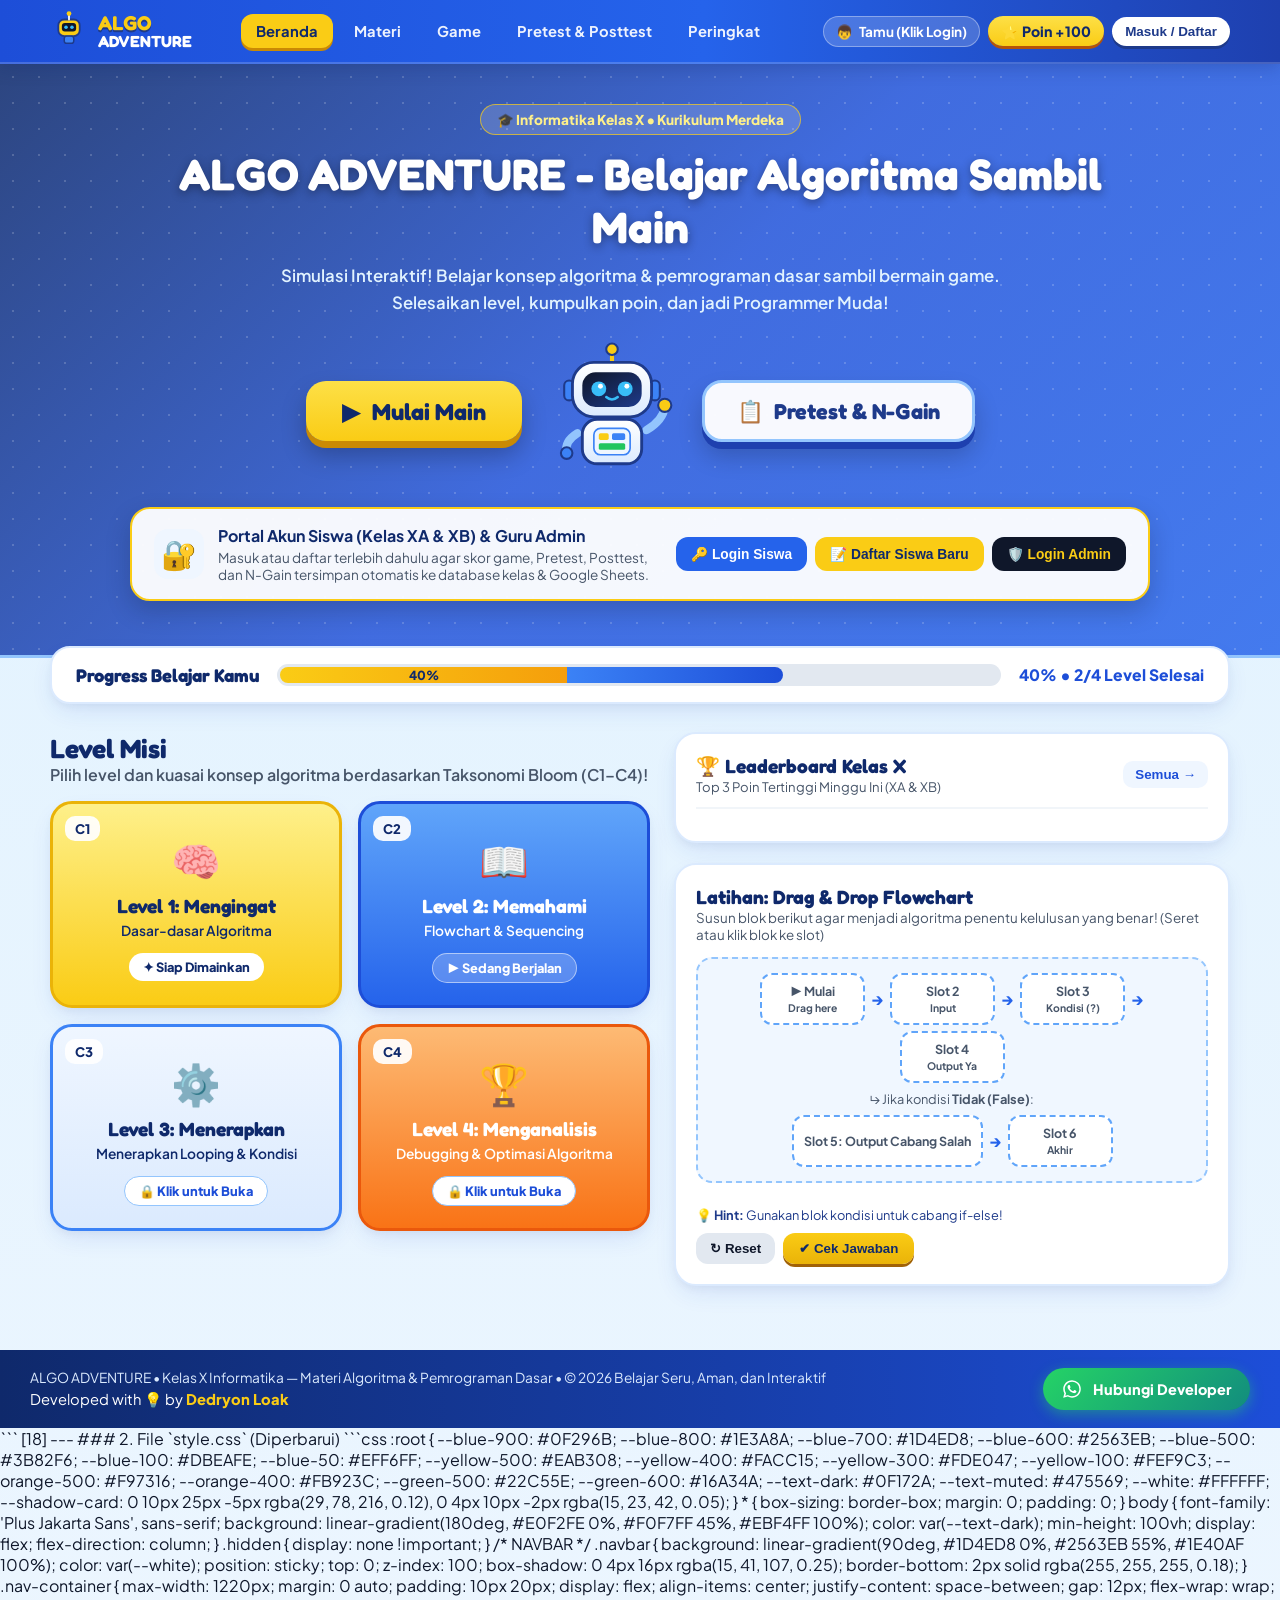
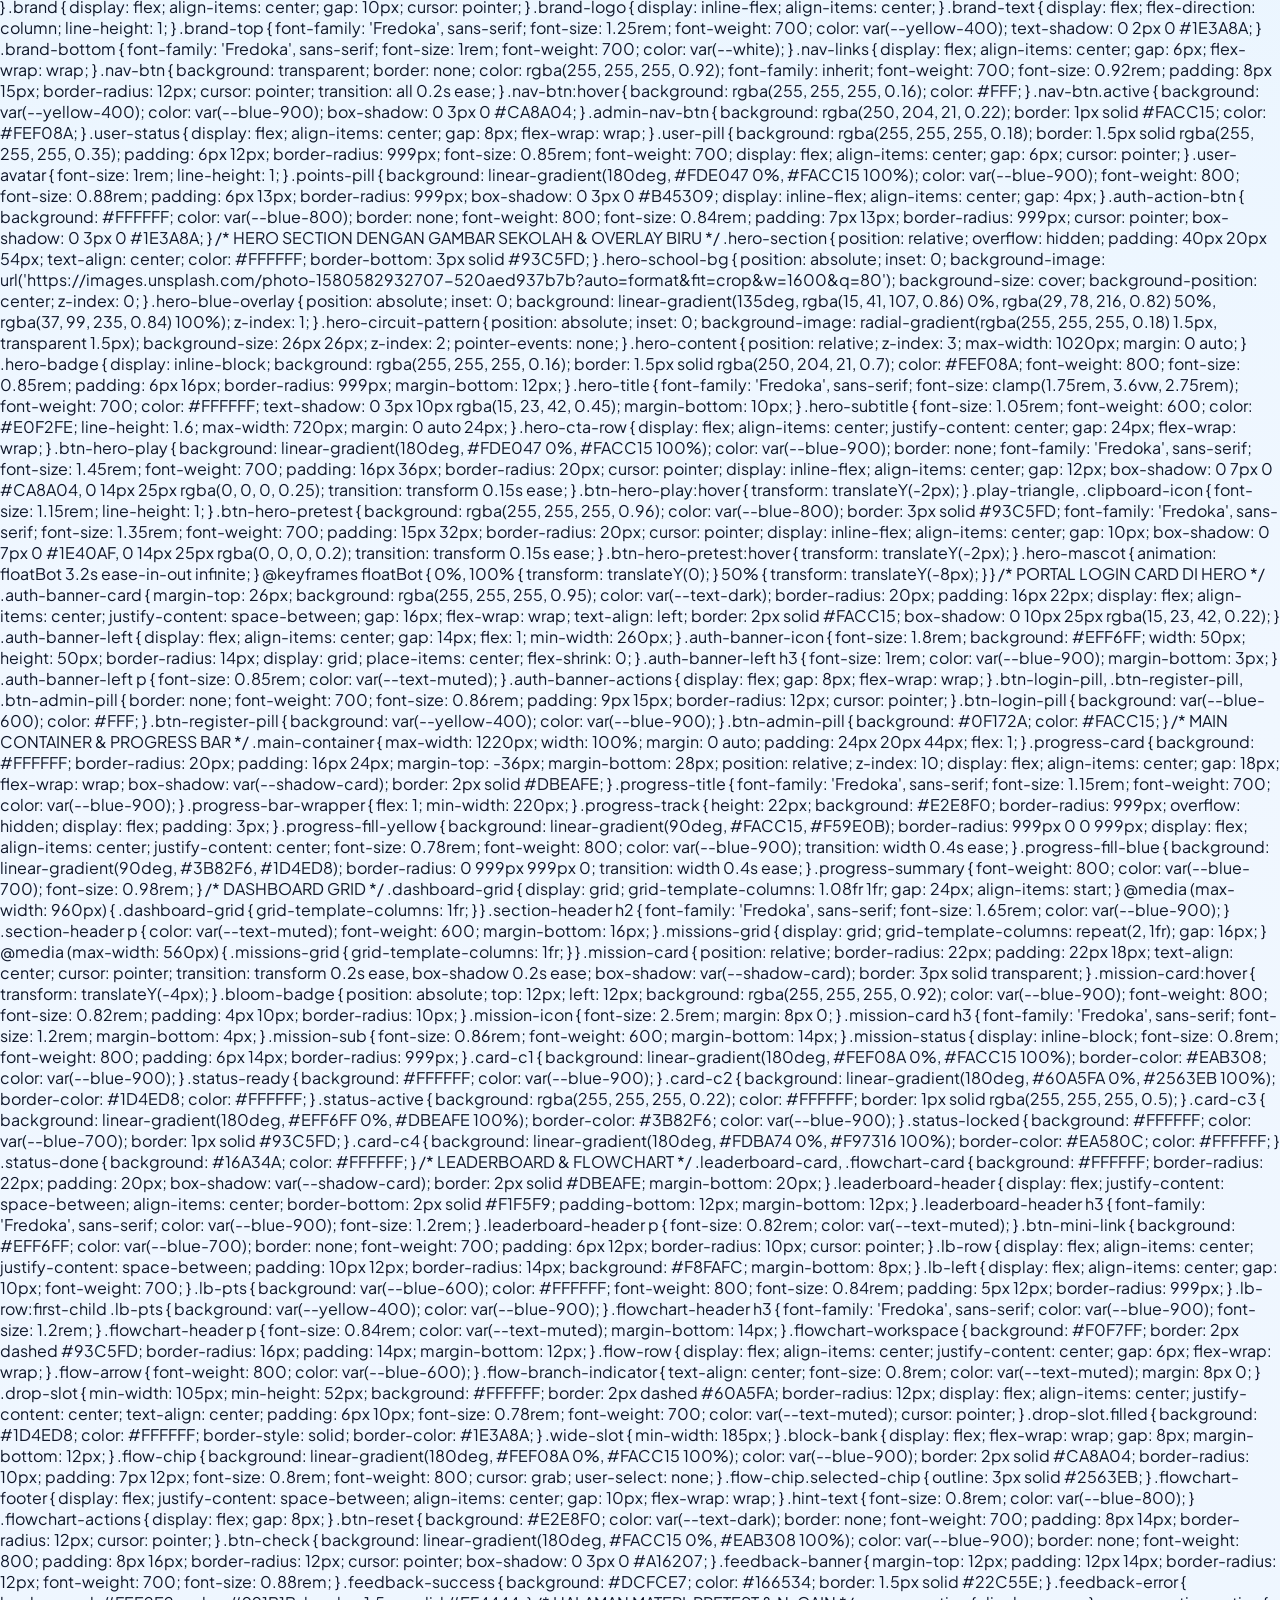
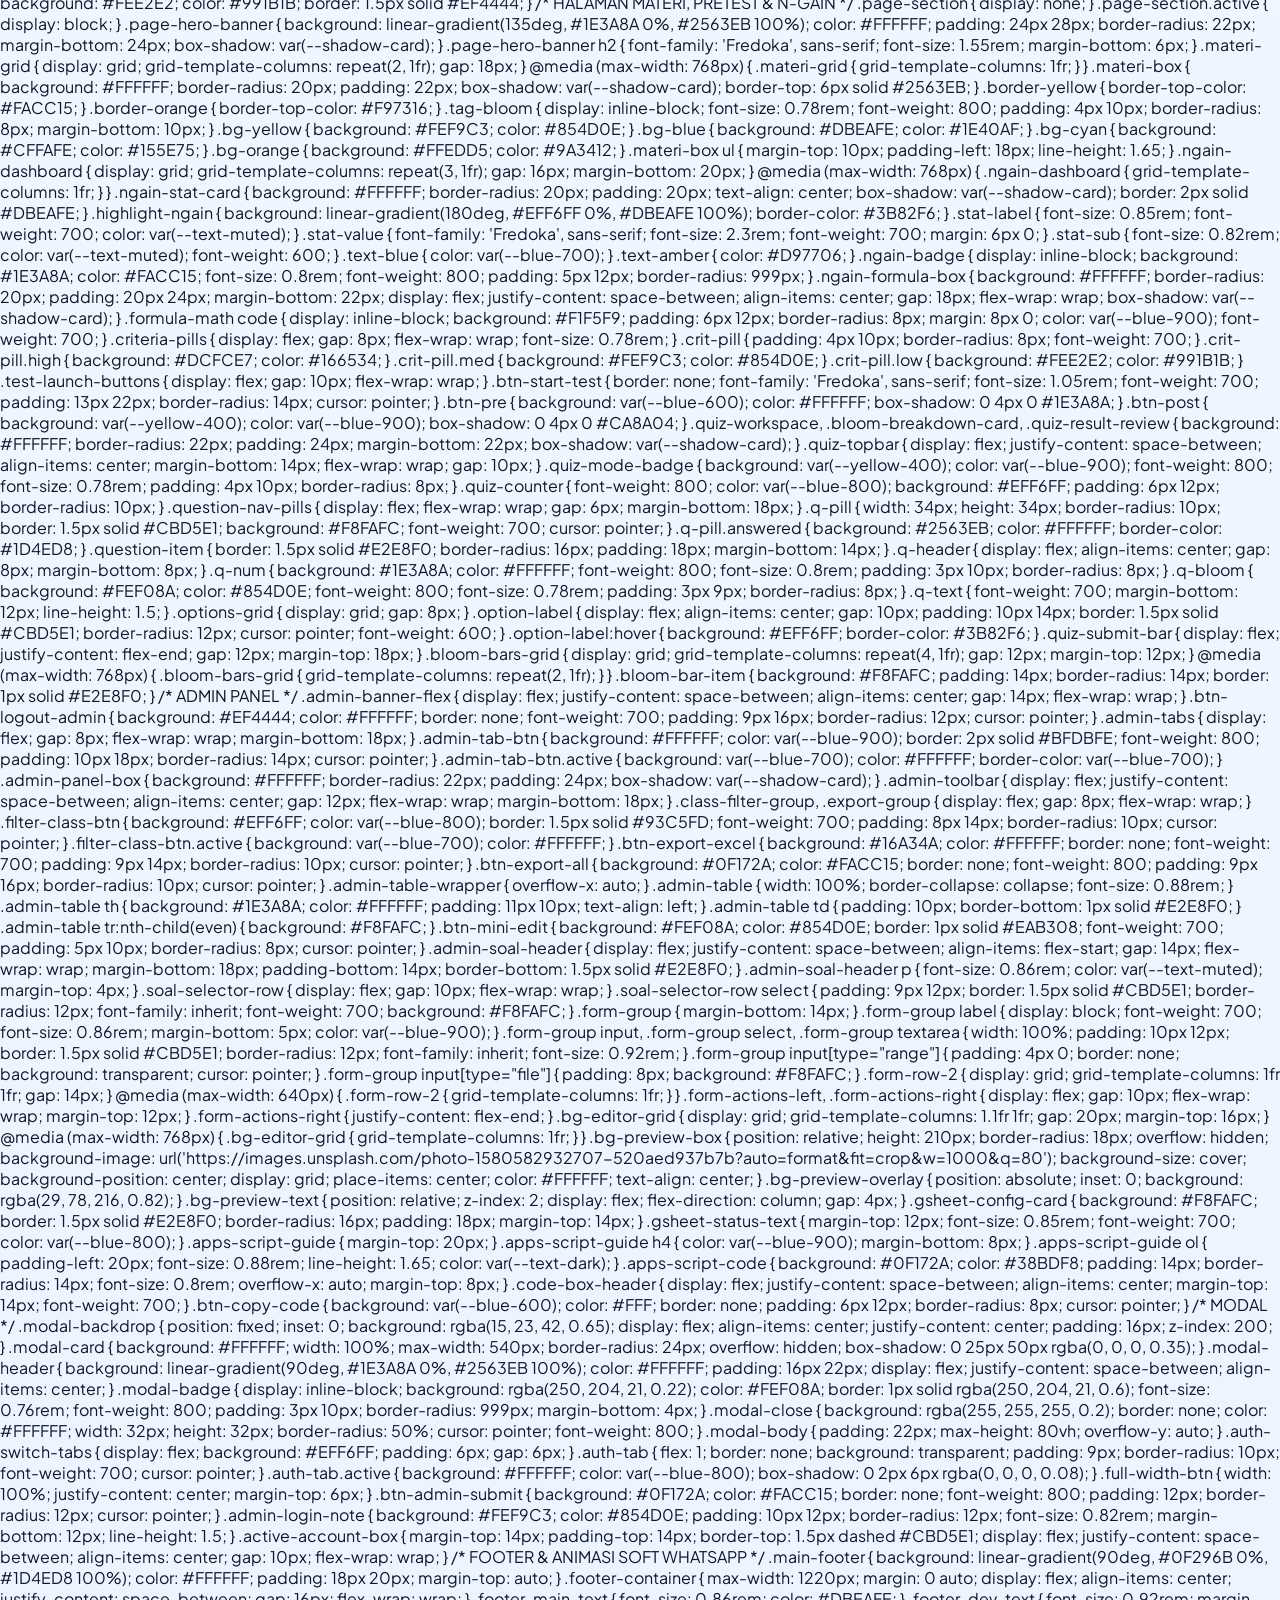
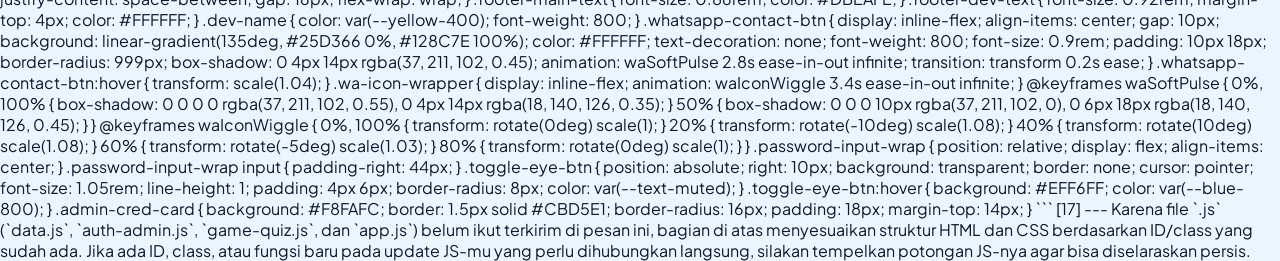
==== commit b60af724: "Rename inidex.html to index.html" ====
--- a/index.html
+++ b/index.html
@@ -56,7 +56,6 @@
 
   <!-- ==================== HALAMAN 1: BERANDA ==================== -->
   <main id="page-beranda" class="page-section active">
-    <!-- HERO SECTION DENGAN GAMBAR SEKOLAH & OVERLAY BIRU -->
     <section class="hero-section">
       <div class="hero-school-bg" id="heroSchoolBg"></div>
       <div class="hero-blue-overlay" id="heroBlueOverlay"></div>
@@ -75,7 +74,6 @@
             <span class="play-triangle">▶</span> Mulai Main
           </button>
 
-          <!-- MASKOT ROBOT SVG -->
           <div class="hero-mascot" title="Halo! Aku AlgoBot, pemandu belajarmu!">
             <svg viewBox="0 0 160 165" width="132" height="136">
               <defs>
@@ -159,7 +157,6 @@
           </div>
 
           <div class="missions-grid">
-            <!-- LEVEL 1: C1 -->
             <div class="mission-card card-c1" id="card-level-1" onclick="openMissionModal(1)">
               <span class="bloom-badge">C1</span>
               <div class="mission-icon">🧠</div>
@@ -168,7 +165,6 @@
               <div class="mission-status status-ready" id="status-level-1">✦ Siap Dimainkan</div>
             </div>
 
-            <!-- LEVEL 2: C2 -->
             <div class="mission-card card-c2" id="card-level-2" onclick="openMissionModal(2)">
               <span class="bloom-badge">C2</span>
               <div class="mission-icon">📖</div>
@@ -177,7 +173,6 @@
               <div class="mission-status status-active" id="status-level-2">▶ Sedang Berjalan</div>
             </div>
 
-            <!-- LEVEL 3: C3 -->
             <div class="mission-card card-c3" id="card-level-3" onclick="openMissionModal(3)">
               <span class="bloom-badge">C3</span>
               <div class="mission-icon">⚙️</div>
@@ -186,7 +181,6 @@
               <div class="mission-status status-locked" id="status-level-3">🔒 Klik untuk Buka</div>
             </div>
 
-            <!-- LEVEL 4: C4 -->
             <div class="mission-card card-c4" id="card-level-4" onclick="openMissionModal(4)">
               <span class="bloom-badge">C4</span>
               <div class="mission-icon">🏆</div>
@@ -199,7 +193,6 @@
 
         <!-- KANAN: LEADERBOARD & DRAG DROP FLOWCHART -->
         <section class="right-column">
-          <!-- LEADERBOARD -->
           <div class="leaderboard-card">
             <div class="leaderboard-header">
               <div>
@@ -211,7 +204,6 @@
             <div class="leaderboard-list" id="miniLeaderboard"></div>
           </div>
 
-          <!-- DRAG & DROP FLOWCHART -->
           <div class="flowchart-card">
             <div class="flowchart-header">
               <h3>Latihan: Drag &amp; Drop Flowchart</h3>
@@ -376,7 +368,6 @@
         <p>Ukur pemahaman awal (20 Soal C1–C4) dan pemahaman akhir untuk menghitung peningkatan belajar (Normalized Gain) secara otomatis.</p>
       </div>
 
-      <!-- KARTU RINGKASAN SKOR & N-GAIN -->
       <div class="ngain-dashboard">
         <div class="ngain-stat-card">
           <span class="stat-label">Skor Pretest (20 Soal)</span>
@@ -397,7 +388,6 @@
         </div>
       </div>
 
-      <!-- PANEL RUMUS & SIMULASI MANUAL / OTOMATIS -->
       <div class="ngain-formula-box">
         <div class="formula-info">
           <h4>📐 Rumus Normalized Gain (Hake, 1998)</h4>
@@ -416,13 +406,11 @@
         </div>
       </div>
 
-      <!-- ANALISIS PER RANAH KOGNITIF C1-C4 -->
       <div id="bloomBreakdownCard" class="bloom-breakdown-card hidden">
         <h3>📊 Analisis Capaian per Level Kognitif (C1 – C4)</h3>
         <div class="bloom-bars-grid" id="bloomBarsContainer"></div>
       </div>
 
-      <!-- AREA PENGERJAAN SOAL 20 NOMOR -->
       <div id="quizWorkspace" class="quiz-workspace hidden">
         <div class="quiz-topbar">
           <div>
@@ -442,7 +430,6 @@
         </div>
       </div>
 
-      <!-- HASIL & PEMBAHASAN -->
       <div id="quizResultReview" class="quiz-result-review hidden"></div>
     </div>
   </main>
@@ -479,6 +466,7 @@
         <button class="admin-tab-btn" onclick="switchAdminTab('soal', this)">📝 Edit Soal &amp; Jawaban</button>
         <button class="admin-tab-btn" onclick="switchAdminTab('tampilan', this)">🖼️ Background Header</button>
         <button class="admin-tab-btn" onclick="switchAdminTab('gsheet', this)">📊 Database Google Sheets</button>
+        <button class="admin-tab-btn" onclick="switchAdminTab('akun', this)">🔐 Akun Admin</button>
       </div>
 
       <!-- TAB 1: DATA SISWA & SKOR PER KELAS -->
@@ -685,6 +673,32 @@
 }</pre>
         </div>
       </section>
+
+      <!-- TAB 5: PENGATURAN AKUN ADMIN -->
+      <section id="admin-tab-akun" class="admin-panel-box hidden">
+        <h3>🔐 Pengaturan Username &amp; Password Admin</h3>
+        <p>Ubah nama login (username) dan password admin untuk keamanan panel guru.</p>
+
+        <form class="admin-cred-card" onsubmit="saveAdminCredentials(event)">
+          <div class="form-row-2">
+            <div class="form-group">
+              <label>Username Login Admin Baru</label>
+              <input type="text" id="newAdminUsernameInput" required />
+            </div>
+            <div class="form-group">
+              <label>Password Admin Baru</label>
+              <div class="password-input-wrap">
+                <input type="password" id="newAdminPasswordInput" minlength="4" required />
+                <button type="button" class="toggle-eye-btn" onclick="togglePasswordVisibility('newAdminPasswordInput', this)" aria-label="Lihat atau sembunyikan password">👁️</button>
+              </div>
+            </div>
+          </div>
+          <div class="form-actions-left">
+            <button type="submit" class="btn-check">💾 Simpan Username &amp; Password Admin</button>
+            <button type="button" class="btn-reset" onclick="resetAdminCredentials()">↺ Reset Default (admin / admin123)</button>
+          </div>
+        </form>
+      </section>
     </div>
   </main>
 
@@ -703,7 +717,6 @@
       </div>
 
       <div class="modal-body">
-        <!-- FORM LOGIN SISWA -->
         <form id="formStudentLogin" onsubmit="handleStudentLogin(event)">
           <div class="form-group">
             <label>Nama Lengkap Siswa</label>
@@ -716,16 +729,16 @@
               <option value="Kelas XB">Kelas XB</option>
             </select>
           </div>
-         <div class="form-group">
-  <label>Password</label>
-  <div class="password-input-wrap">
-    <input type="password" id="loginStudentPass" placeholder="Masukkan password kamu" required />
-    <button type="button" class="toggle-eye-btn" onclick="togglePasswordVisibility('loginStudentPass', this)" aria-label="Lihat atau sembunyikan password">👁️</button>
-  </div>
-</div>
+          <div class="form-group">
+            <label>Password</label>
+            <div class="password-input-wrap">
+              <input type="password" id="loginStudentPass" placeholder="Masukkan password kamu" required />
+              <button type="button" class="toggle-eye-btn" onclick="togglePasswordVisibility('loginStudentPass', this)" aria-label="Lihat atau sembunyikan password">👁️</button>
+            </div>
+          </div>
+          <button type="submit" class="btn-check full-width-btn">🚀 Masuk &amp; Mulai Belajar</button>
         </form>
 
-        <!-- FORM REGISTRASI SISWA -->
         <form id="formStudentRegister" class="hidden" onsubmit="handleStudentRegister(event)">
           <div class="form-group">
             <label>Nama Lengkap Siswa</label>
@@ -740,12 +753,14 @@
           </div>
           <div class="form-group">
             <label>Buat Password</label>
-            <input type="text" id="regStudentPass" placeholder="Minimal 4 karakter" minlength="4" required />
+            <div class="password-input-wrap">
+              <input type="password" id="regStudentPass" placeholder="Minimal 4 karakter" minlength="4" required />
+              <button type="button" class="toggle-eye-btn" onclick="togglePasswordVisibility('regStudentPass', this)" aria-label="Lihat atau sembunyikan password">👁️</button>
+            </div>
           </div>
           <button type="submit" class="btn-hero-play full-width-btn">✨ Daftar &amp; Simpan ke Database</button>
         </form>
 
-        <!-- FORM LOGIN ADMIN -->
         <form id="formAdminLogin" class="hidden" onsubmit="handleAdminLogin(event)">
           <div class="admin-login-note">
             Masuk sebagai <b>Guru / Admin</b> untuk melihat skor Kelas XA &amp; XB, mengubah password siswa, mengedit soal, mengganti background header, dan mengunduh rekap Excel.<br/>
@@ -757,12 +772,14 @@
           </div>
           <div class="form-group">
             <label>Password Admin</label>
-            <input type="password" id="adminPasswordInput" placeholder="••••••" required />
+            <div class="password-input-wrap">
+              <input type="password" id="adminPasswordInput" placeholder="••••••" required />
+              <button type="button" class="toggle-eye-btn" onclick="togglePasswordVisibility('adminPasswordInput', this)" aria-label="Lihat atau sembunyikan password">👁️</button>
+            </div>
           </div>
           <button type="submit" class="btn-admin-submit full-width-btn">🛡️ Masuk Panel Admin</button>
         </form>
 
-        <!-- INFO AKUN AKTIF -->
         <div id="activeAccountBox" class="active-account-box hidden">
           <p>Sedang masuk sebagai: <strong id="activeAccountSummary"></strong></p>
           <button type="button" class="btn-logout-admin" onclick="logoutUser()">🚪 Keluar Akun (Logout)</button>
@@ -785,7 +802,7 @@
     </div>
   </div>
 
-  <!-- FOOTER DENGAN NAMA DEVELOPER & ICON WHATSAPP ANIMASI SOFT -->
+  <!-- FOOTER -->
   <footer class="main-footer">
     <div class="footer-container">
       <div class="footer-info">
@@ -821,3 +838,909 @@
   <script src="js/app.js"></script>
 </body>
 </html>
+``` [18]
+
+---
+
+### 2. File `style.css` (Diperbarui)
+
+```css
+:root {
+  --blue-900: #0F296B;
+  --blue-800: #1E3A8A;
+  --blue-700: #1D4ED8;
+  --blue-600: #2563EB;
+  --blue-500: #3B82F6;
+  --blue-100: #DBEAFE;
+  --blue-50: #EFF6FF;
+  --yellow-500: #EAB308;
+  --yellow-400: #FACC15;
+  --yellow-300: #FDE047;
+  --yellow-100: #FEF9C3;
+  --orange-500: #F97316;
+  --orange-400: #FB923C;
+  --green-500: #22C55E;
+  --green-600: #16A34A;
+  --text-dark: #0F172A;
+  --text-muted: #475569;
+  --white: #FFFFFF;
+  --shadow-card: 0 10px 25px -5px rgba(29, 78, 216, 0.12), 0 4px 10px -2px rgba(15, 23, 42, 0.05);
+}
+
+* { box-sizing: border-box; margin: 0; padding: 0; }
+
+body {
+  font-family: 'Plus Jakarta Sans', sans-serif;
+  background: linear-gradient(180deg, #E0F2FE 0%, #F0F7FF 45%, #EBF4FF 100%);
+  color: var(--text-dark);
+  min-height: 100vh;
+  display: flex;
+  flex-direction: column;
+}
+
+.hidden { display: none !important; }
+
+/* NAVBAR */
+.navbar {
+  background: linear-gradient(90deg, #1D4ED8 0%, #2563EB 55%, #1E40AF 100%);
+  color: var(--white);
+  position: sticky;
+  top: 0;
+  z-index: 100;
+  box-shadow: 0 4px 16px rgba(15, 41, 107, 0.25);
+  border-bottom: 2px solid rgba(255, 255, 255, 0.18);
+}
+
+.nav-container {
+  max-width: 1220px;
+  margin: 0 auto;
+  padding: 10px 20px;
+  display: flex;
+  align-items: center;
+  justify-content: space-between;
+  gap: 12px;
+  flex-wrap: wrap;
+}
+
+.brand { display: flex; align-items: center; gap: 10px; cursor: pointer; }
+.brand-logo { display: inline-flex; align-items: center; }
+.brand-text { display: flex; flex-direction: column; line-height: 1; }
+.brand-top {
+  font-family: 'Fredoka', sans-serif;
+  font-size: 1.25rem;
+  font-weight: 700;
+  color: var(--yellow-400);
+  text-shadow: 0 2px 0 #1E3A8A;
+}
+.brand-bottom {
+  font-family: 'Fredoka', sans-serif;
+  font-size: 1rem;
+  font-weight: 700;
+  color: var(--white);
+}
+
+.nav-links { display: flex; align-items: center; gap: 6px; flex-wrap: wrap; }
+.nav-btn {
+  background: transparent;
+  border: none;
+  color: rgba(255, 255, 255, 0.92);
+  font-family: inherit;
+  font-weight: 700;
+  font-size: 0.92rem;
+  padding: 8px 15px;
+  border-radius: 12px;
+  cursor: pointer;
+  transition: all 0.2s ease;
+}
+.nav-btn:hover { background: rgba(255, 255, 255, 0.16); color: #FFF; }
+.nav-btn.active {
+  background: var(--yellow-400);
+  color: var(--blue-900);
+  box-shadow: 0 3px 0 #CA8A04;
+}
+.admin-nav-btn {
+  background: rgba(250, 204, 21, 0.22);
+  border: 1px solid #FACC15;
+  color: #FEF08A;
+}
+
+.user-status { display: flex; align-items: center; gap: 8px; flex-wrap: wrap; }
+.user-pill {
+  background: rgba(255, 255, 255, 0.18);
+  border: 1.5px solid rgba(255, 255, 255, 0.35);
+  padding: 6px 12px;
+  border-radius: 999px;
+  font-size: 0.85rem;
+  font-weight: 700;
+  display: flex;
+  align-items: center;
+  gap: 6px;
+  cursor: pointer;
+}
+.user-avatar { font-size: 1rem; line-height: 1; }
+.points-pill {
+  background: linear-gradient(180deg, #FDE047 0%, #FACC15 100%);
+  color: var(--blue-900);
+  font-weight: 800;
+  font-size: 0.88rem;
+  padding: 6px 13px;
+  border-radius: 999px;
+  box-shadow: 0 3px 0 #B45309;
+  display: inline-flex;
+  align-items: center;
+  gap: 4px;
+}
+.auth-action-btn {
+  background: #FFFFFF;
+  color: var(--blue-800);
+  border: none;
+  font-weight: 800;
+  font-size: 0.84rem;
+  padding: 7px 13px;
+  border-radius: 999px;
+  cursor: pointer;
+  box-shadow: 0 3px 0 #1E3A8A;
+}
+
+/* HERO SECTION DENGAN GAMBAR SEKOLAH & OVERLAY BIRU */
+.hero-section {
+  position: relative;
+  overflow: hidden;
+  padding: 40px 20px 54px;
+  text-align: center;
+  color: #FFFFFF;
+  border-bottom: 3px solid #93C5FD;
+}
+.hero-school-bg {
+  position: absolute;
+  inset: 0;
+  background-image: url('https://images.unsplash.com/photo-1580582932707-520aed937b7b?auto=format&fit=crop&w=1600&q=80');
+  background-size: cover;
+  background-position: center;
+  z-index: 0;
+}
+.hero-blue-overlay {
+  position: absolute;
+  inset: 0;
+  background: linear-gradient(135deg, rgba(15, 41, 107, 0.86) 0%, rgba(29, 78, 216, 0.82) 50%, rgba(37, 99, 235, 0.84) 100%);
+  z-index: 1;
+}
+.hero-circuit-pattern {
+  position: absolute;
+  inset: 0;
+  background-image: radial-gradient(rgba(255, 255, 255, 0.18) 1.5px, transparent 1.5px);
+  background-size: 26px 26px;
+  z-index: 2;
+  pointer-events: none;
+}
+.hero-content {
+  position: relative;
+  z-index: 3;
+  max-width: 1020px;
+  margin: 0 auto;
+}
+.hero-badge {
+  display: inline-block;
+  background: rgba(255, 255, 255, 0.16);
+  border: 1.5px solid rgba(250, 204, 21, 0.7);
+  color: #FEF08A;
+  font-weight: 800;
+  font-size: 0.85rem;
+  padding: 6px 16px;
+  border-radius: 999px;
+  margin-bottom: 12px;
+}
+.hero-title {
+  font-family: 'Fredoka', sans-serif;
+  font-size: clamp(1.75rem, 3.6vw, 2.75rem);
+  font-weight: 700;
+  color: #FFFFFF;
+  text-shadow: 0 3px 10px rgba(15, 23, 42, 0.45);
+  margin-bottom: 10px;
+}
+.hero-subtitle {
+  font-size: 1.05rem;
+  font-weight: 600;
+  color: #E0F2FE;
+  line-height: 1.6;
+  max-width: 720px;
+  margin: 0 auto 24px;
+}
+.hero-cta-row {
+  display: flex;
+  align-items: center;
+  justify-content: center;
+  gap: 24px;
+  flex-wrap: wrap;
+}
+.btn-hero-play {
+  background: linear-gradient(180deg, #FDE047 0%, #FACC15 100%);
+  color: var(--blue-900);
+  border: none;
+  font-family: 'Fredoka', sans-serif;
+  font-size: 1.45rem;
+  font-weight: 700;
+  padding: 16px 36px;
+  border-radius: 20px;
+  cursor: pointer;
+  display: inline-flex;
+  align-items: center;
+  gap: 12px;
+  box-shadow: 0 7px 0 #CA8A04, 0 14px 25px rgba(0, 0, 0, 0.25);
+  transition: transform 0.15s ease;
+}
+.btn-hero-play:hover { transform: translateY(-2px); }
+.play-triangle, .clipboard-icon { font-size: 1.15rem; line-height: 1; }
+
+.btn-hero-pretest {
+  background: rgba(255, 255, 255, 0.96);
+  color: var(--blue-800);
+  border: 3px solid #93C5FD;
+  font-family: 'Fredoka', sans-serif;
+  font-size: 1.35rem;
+  font-weight: 700;
+  padding: 15px 32px;
+  border-radius: 20px;
+  cursor: pointer;
+  display: inline-flex;
+  align-items: center;
+  gap: 10px;
+  box-shadow: 0 7px 0 #1E40AF, 0 14px 25px rgba(0, 0, 0, 0.2);
+  transition: transform 0.15s ease;
+}
+.btn-hero-pretest:hover { transform: translateY(-2px); }
+.hero-mascot { animation: floatBot 3.2s ease-in-out infinite; }
+@keyframes floatBot {
+  0%, 100% { transform: translateY(0); }
+  50% { transform: translateY(-8px); }
+}
+
+/* PORTAL LOGIN CARD DI HERO */
+.auth-banner-card {
+  margin-top: 26px;
+  background: rgba(255, 255, 255, 0.95);
+  color: var(--text-dark);
+  border-radius: 20px;
+  padding: 16px 22px;
+  display: flex;
+  align-items: center;
+  justify-content: space-between;
+  gap: 16px;
+  flex-wrap: wrap;
+  text-align: left;
+  border: 2px solid #FACC15;
+  box-shadow: 0 10px 25px rgba(15, 23, 42, 0.22);
+}
+.auth-banner-left { display: flex; align-items: center; gap: 14px; flex: 1; min-width: 260px; }
+.auth-banner-icon {
+  font-size: 1.8rem;
+  background: #EFF6FF;
+  width: 50px;
+  height: 50px;
+  border-radius: 14px;
+  display: grid;
+  place-items: center;
+  flex-shrink: 0;
+}
+.auth-banner-left h3 { font-size: 1rem; color: var(--blue-900); margin-bottom: 3px; }
+.auth-banner-left p { font-size: 0.85rem; color: var(--text-muted); }
+.auth-banner-actions { display: flex; gap: 8px; flex-wrap: wrap; }
+.btn-login-pill, .btn-register-pill, .btn-admin-pill {
+  border: none;
+  font-weight: 700;
+  font-size: 0.86rem;
+  padding: 9px 15px;
+  border-radius: 12px;
+  cursor: pointer;
+}
+.btn-login-pill { background: var(--blue-600); color: #FFF; }
+.btn-register-pill { background: var(--yellow-400); color: var(--blue-900); }
+.btn-admin-pill { background: #0F172A; color: #FACC15; }
+
+/* MAIN CONTAINER & PROGRESS BAR */
+.main-container {
+  max-width: 1220px;
+  width: 100%;
+  margin: 0 auto;
+  padding: 24px 20px 44px;
+  flex: 1;
+}
+.progress-card {
+  background: #FFFFFF;
+  border-radius: 20px;
+  padding: 16px 24px;
+  margin-top: -36px;
+  margin-bottom: 28px;
+  position: relative;
+  z-index: 10;
+  display: flex;
+  align-items: center;
+  gap: 18px;
+  flex-wrap: wrap;
+  box-shadow: var(--shadow-card);
+  border: 2px solid #DBEAFE;
+}
+.progress-title { font-family: 'Fredoka', sans-serif; font-size: 1.15rem; font-weight: 700; color: var(--blue-900); }
+.progress-bar-wrapper { flex: 1; min-width: 220px; }
+.progress-track {
+  height: 22px;
+  background: #E2E8F0;
+  border-radius: 999px;
+  overflow: hidden;
+  display: flex;
+  padding: 3px;
+}
+.progress-fill-yellow {
+  background: linear-gradient(90deg, #FACC15, #F59E0B);
+  border-radius: 999px 0 0 999px;
+  display: flex;
+  align-items: center;
+  justify-content: center;
+  font-size: 0.78rem;
+  font-weight: 800;
+  color: var(--blue-900);
+  transition: width 0.4s ease;
+}
+.progress-fill-blue {
+  background: linear-gradient(90deg, #3B82F6, #1D4ED8);
+  border-radius: 0 999px 999px 0;
+  transition: width 0.4s ease;
+}
+.progress-summary { font-weight: 800; color: var(--blue-700); font-size: 0.98rem; }
+
+/* DASHBOARD GRID */
+.dashboard-grid {
+  display: grid;
+  grid-template-columns: 1.08fr 1fr;
+  gap: 24px;
+  align-items: start;
+}
+@media (max-width: 960px) { .dashboard-grid { grid-template-columns: 1fr; } }
+
+.section-header h2 { font-family: 'Fredoka', sans-serif; font-size: 1.65rem; color: var(--blue-900); }
+.section-header p { color: var(--text-muted); font-weight: 600; margin-bottom: 16px; }
+
+.missions-grid { display: grid; grid-template-columns: repeat(2, 1fr); gap: 16px; }
+@media (max-width: 560px) { .missions-grid { grid-template-columns: 1fr; } }
+
+.mission-card {
+  position: relative;
+  border-radius: 22px;
+  padding: 22px 18px;
+  text-align: center;
+  cursor: pointer;
+  transition: transform 0.2s ease, box-shadow 0.2s ease;
+  box-shadow: var(--shadow-card);
+  border: 3px solid transparent;
+}
+.mission-card:hover { transform: translateY(-4px); }
+.bloom-badge {
+  position: absolute;
+  top: 12px;
+  left: 12px;
+  background: rgba(255, 255, 255, 0.92);
+  color: var(--blue-900);
+  font-weight: 800;
+  font-size: 0.82rem;
+  padding: 4px 10px;
+  border-radius: 10px;
+}
+.mission-icon { font-size: 2.5rem; margin: 8px 0; }
+.mission-card h3 { font-family: 'Fredoka', sans-serif; font-size: 1.2rem; margin-bottom: 4px; }
+.mission-sub { font-size: 0.86rem; font-weight: 600; margin-bottom: 14px; }
+.mission-status {
+  display: inline-block;
+  font-size: 0.8rem;
+  font-weight: 800;
+  padding: 6px 14px;
+  border-radius: 999px;
+}
+
+.card-c1 { background: linear-gradient(180deg, #FEF08A 0%, #FACC15 100%); border-color: #EAB308; color: var(--blue-900); }
+.status-ready { background: #FFFFFF; color: var(--blue-900); }
+.card-c2 { background: linear-gradient(180deg, #60A5FA 0%, #2563EB 100%); border-color: #1D4ED8; color: #FFFFFF; }
+.status-active { background: rgba(255, 255, 255, 0.22); color: #FFFFFF; border: 1px solid rgba(255, 255, 255, 0.5); }
+.card-c3 { background: linear-gradient(180deg, #EFF6FF 0%, #DBEAFE 100%); border-color: #3B82F6; color: var(--blue-900); }
+.status-locked { background: #FFFFFF; color: var(--blue-700); border: 1px solid #93C5FD; }
+.card-c4 { background: linear-gradient(180deg, #FDBA74 0%, #F97316 100%); border-color: #EA580C; color: #FFFFFF; }
+.status-done { background: #16A34A; color: #FFFFFF; }
+
+/* LEADERBOARD & FLOWCHART */
+.leaderboard-card, .flowchart-card {
+  background: #FFFFFF;
+  border-radius: 22px;
+  padding: 20px;
+  box-shadow: var(--shadow-card);
+  border: 2px solid #DBEAFE;
+  margin-bottom: 20px;
+}
+.leaderboard-header {
+  display: flex;
+  justify-content: space-between;
+  align-items: center;
+  border-bottom: 2px solid #F1F5F9;
+  padding-bottom: 12px;
+  margin-bottom: 12px;
+}
+.leaderboard-header h3 { font-family: 'Fredoka', sans-serif; color: var(--blue-900); font-size: 1.2rem; }
+.leaderboard-header p { font-size: 0.82rem; color: var(--text-muted); }
+.btn-mini-link { background: #EFF6FF; color: var(--blue-700); border: none; font-weight: 700; padding: 6px 12px; border-radius: 10px; cursor: pointer; }
+
+.lb-row {
+  display: flex;
+  align-items: center;
+  justify-content: space-between;
+  padding: 10px 12px;
+  border-radius: 14px;
+  background: #F8FAFC;
+  margin-bottom: 8px;
+}
+.lb-left { display: flex; align-items: center; gap: 10px; font-weight: 700; }
+.lb-pts {
+  background: var(--blue-600);
+  color: #FFFFFF;
+  font-weight: 800;
+  font-size: 0.84rem;
+  padding: 5px 12px;
+  border-radius: 999px;
+}
+.lb-row:first-child .lb-pts { background: var(--yellow-400); color: var(--blue-900); }
+
+.flowchart-header h3 { font-family: 'Fredoka', sans-serif; color: var(--blue-900); font-size: 1.2rem; }
+.flowchart-header p { font-size: 0.84rem; color: var(--text-muted); margin-bottom: 14px; }
+.flowchart-workspace {
+  background: #F0F7FF;
+  border: 2px dashed #93C5FD;
+  border-radius: 16px;
+  padding: 14px;
+  margin-bottom: 12px;
+}
+.flow-row { display: flex; align-items: center; justify-content: center; gap: 6px; flex-wrap: wrap; }
+.flow-arrow { font-weight: 800; color: var(--blue-600); }
+.flow-branch-indicator { text-align: center; font-size: 0.8rem; color: var(--text-muted); margin: 8px 0; }
+.drop-slot {
+  min-width: 105px;
+  min-height: 52px;
+  background: #FFFFFF;
+  border: 2px dashed #60A5FA;
+  border-radius: 12px;
+  display: flex;
+  align-items: center;
+  justify-content: center;
+  text-align: center;
+  padding: 6px 10px;
+  font-size: 0.78rem;
+  font-weight: 700;
+  color: var(--text-muted);
+  cursor: pointer;
+}
+.drop-slot.filled { background: #1D4ED8; color: #FFFFFF; border-style: solid; border-color: #1E3A8A; }
+.wide-slot { min-width: 185px; }
+.block-bank { display: flex; flex-wrap: wrap; gap: 8px; margin-bottom: 12px; }
+.flow-chip {
+  background: linear-gradient(180deg, #FEF08A 0%, #FACC15 100%);
+  color: var(--blue-900);
+  border: 2px solid #CA8A04;
+  border-radius: 10px;
+  padding: 7px 12px;
+  font-size: 0.8rem;
+  font-weight: 800;
+  cursor: grab;
+  user-select: none;
+}
+.flow-chip.selected-chip { outline: 3px solid #2563EB; }
+.flowchart-footer { display: flex; justify-content: space-between; align-items: center; gap: 10px; flex-wrap: wrap; }
+.hint-text { font-size: 0.8rem; color: var(--blue-800); }
+.flowchart-actions { display: flex; gap: 8px; }
+.btn-reset {
+  background: #E2E8F0;
+  color: var(--text-dark);
+  border: none;
+  font-weight: 700;
+  padding: 8px 14px;
+  border-radius: 12px;
+  cursor: pointer;
+}
+.btn-check {
+  background: linear-gradient(180deg, #FACC15 0%, #EAB308 100%);
+  color: var(--blue-900);
+  border: none;
+  font-weight: 800;
+  padding: 8px 16px;
+  border-radius: 12px;
+  cursor: pointer;
+  box-shadow: 0 3px 0 #A16207;
+}
+.feedback-banner {
+  margin-top: 12px;
+  padding: 12px 14px;
+  border-radius: 12px;
+  font-weight: 700;
+  font-size: 0.88rem;
+}
+.feedback-success { background: #DCFCE7; color: #166534; border: 1.5px solid #22C55E; }
+.feedback-error { background: #FEE2E2; color: #991B1B; border: 1.5px solid #EF4444; }
+
+/* HALAMAN MATERI, PRETEST & N-GAIN */
+.page-section { display: none; }
+.page-section.active { display: block; }
+.page-hero-banner {
+  background: linear-gradient(135deg, #1E3A8A 0%, #2563EB 100%);
+  color: #FFFFFF;
+  padding: 24px 28px;
+  border-radius: 22px;
+  margin-bottom: 24px;
+  box-shadow: var(--shadow-card);
+}
+.page-hero-banner h2 { font-family: 'Fredoka', sans-serif; font-size: 1.55rem; margin-bottom: 6px; }
+
+.materi-grid { display: grid; grid-template-columns: repeat(2, 1fr); gap: 18px; }
+@media (max-width: 768px) { .materi-grid { grid-template-columns: 1fr; } }
+.materi-box {
+  background: #FFFFFF;
+  border-radius: 20px;
+  padding: 22px;
+  box-shadow: var(--shadow-card);
+  border-top: 6px solid #2563EB;
+}
+.border-yellow { border-top-color: #FACC15; }
+.border-orange { border-top-color: #F97316; }
+.tag-bloom { display: inline-block; font-size: 0.78rem; font-weight: 800; padding: 4px 10px; border-radius: 8px; margin-bottom: 10px; }
+.bg-yellow { background: #FEF9C3; color: #854D0E; }
+.bg-blue { background: #DBEAFE; color: #1E40AF; }
+.bg-cyan { background: #CFFAFE; color: #155E75; }
+.bg-orange { background: #FFEDD5; color: #9A3412; }
+.materi-box ul { margin-top: 10px; padding-left: 18px; line-height: 1.65; }
+
+.ngain-dashboard { display: grid; grid-template-columns: repeat(3, 1fr); gap: 16px; margin-bottom: 20px; }
+@media (max-width: 768px) { .ngain-dashboard { grid-template-columns: 1fr; } }
+.ngain-stat-card {
+  background: #FFFFFF;
+  border-radius: 20px;
+  padding: 20px;
+  text-align: center;
+  box-shadow: var(--shadow-card);
+  border: 2px solid #DBEAFE;
+}
+.highlight-ngain { background: linear-gradient(180deg, #EFF6FF 0%, #DBEAFE 100%); border-color: #3B82F6; }
+.stat-label { font-size: 0.85rem; font-weight: 700; color: var(--text-muted); }
+.stat-value { font-family: 'Fredoka', sans-serif; font-size: 2.3rem; font-weight: 700; margin: 6px 0; }
+.stat-sub { font-size: 0.82rem; color: var(--text-muted); font-weight: 600; }
+.text-blue { color: var(--blue-700); }
+.text-amber { color: #D97706; }
+.ngain-badge { display: inline-block; background: #1E3A8A; color: #FACC15; font-size: 0.8rem; font-weight: 800; padding: 5px 12px; border-radius: 999px; }
+
+.ngain-formula-box {
+  background: #FFFFFF;
+  border-radius: 20px;
+  padding: 20px 24px;
+  margin-bottom: 22px;
+  display: flex;
+  justify-content: space-between;
+  align-items: center;
+  gap: 18px;
+  flex-wrap: wrap;
+  box-shadow: var(--shadow-card);
+}
+.formula-math code {
+  display: inline-block;
+  background: #F1F5F9;
+  padding: 6px 12px;
+  border-radius: 8px;
+  margin: 8px 0;
+  color: var(--blue-900);
+  font-weight: 700;
+}
+.criteria-pills { display: flex; gap: 8px; flex-wrap: wrap; font-size: 0.78rem; }
+.crit-pill { padding: 4px 10px; border-radius: 8px; font-weight: 700; }
+.crit-pill.high { background: #DCFCE7; color: #166534; }
+.crit-pill.med { background: #FEF9C3; color: #854D0E; }
+.crit-pill.low { background: #FEE2E2; color: #991B1B; }
+
+.test-launch-buttons { display: flex; gap: 10px; flex-wrap: wrap; }
+.btn-start-test {
+  border: none;
+  font-family: 'Fredoka', sans-serif;
+  font-size: 1.05rem;
+  font-weight: 700;
+  padding: 13px 22px;
+  border-radius: 14px;
+  cursor: pointer;
+}
+.btn-pre { background: var(--blue-600); color: #FFFFFF; box-shadow: 0 4px 0 #1E3A8A; }
+.btn-post { background: var(--yellow-400); color: var(--blue-900); box-shadow: 0 4px 0 #CA8A04; }
+
+.quiz-workspace, .bloom-breakdown-card, .quiz-result-review {
+  background: #FFFFFF;
+  border-radius: 22px;
+  padding: 24px;
+  margin-bottom: 22px;
+  box-shadow: var(--shadow-card);
+}
+.quiz-topbar { display: flex; justify-content: space-between; align-items: center; margin-bottom: 14px; flex-wrap: wrap; gap: 10px; }
+.quiz-mode-badge { background: var(--yellow-400); color: var(--blue-900); font-weight: 800; font-size: 0.78rem; padding: 4px 10px; border-radius: 8px; }
+.quiz-counter { font-weight: 800; color: var(--blue-800); background: #EFF6FF; padding: 6px 12px; border-radius: 10px; }
+.question-nav-pills { display: flex; flex-wrap: wrap; gap: 6px; margin-bottom: 18px; }
+.q-pill {
+  width: 34px;
+  height: 34px;
+  border-radius: 10px;
+  border: 1.5px solid #CBD5E1;
+  background: #F8FAFC;
+  font-weight: 700;
+  cursor: pointer;
+}
+.q-pill.answered { background: #2563EB; color: #FFFFFF; border-color: #1D4ED8; }
+.question-item {
+  border: 1.5px solid #E2E8F0;
+  border-radius: 16px;
+  padding: 18px;
+  margin-bottom: 14px;
+}
+.q-header { display: flex; align-items: center; gap: 8px; margin-bottom: 8px; }
+.q-num { background: #1E3A8A; color: #FFFFFF; font-weight: 800; font-size: 0.8rem; padding: 3px 10px; border-radius: 8px; }
+.q-bloom { background: #FEF08A; color: #854D0E; font-weight: 800; font-size: 0.78rem; padding: 3px 9px; border-radius: 8px; }
+.q-text { font-weight: 700; margin-bottom: 12px; line-height: 1.5; }
+.options-grid { display: grid; gap: 8px; }
+.option-label {
+  display: flex;
+  align-items: center;
+  gap: 10px;
+  padding: 10px 14px;
+  border: 1.5px solid #CBD5E1;
+  border-radius: 12px;
+  cursor: pointer;
+  font-weight: 600;
+}
+.option-label:hover { background: #EFF6FF; border-color: #3B82F6; }
+.quiz-submit-bar { display: flex; justify-content: flex-end; gap: 12px; margin-top: 18px; }
+.bloom-bars-grid { display: grid; grid-template-columns: repeat(4, 1fr); gap: 12px; margin-top: 12px; }
+@media (max-width: 768px) { .bloom-bars-grid { grid-template-columns: repeat(2, 1fr); } }
+.bloom-bar-item { background: #F8FAFC; padding: 14px; border-radius: 14px; border: 1px solid #E2E8F0; }
+
+/* ADMIN PANEL */
+.admin-banner-flex { display: flex; justify-content: space-between; align-items: center; gap: 14px; flex-wrap: wrap; }
+.btn-logout-admin { background: #EF4444; color: #FFFFFF; border: none; font-weight: 700; padding: 9px 16px; border-radius: 12px; cursor: pointer; }
+.admin-tabs { display: flex; gap: 8px; flex-wrap: wrap; margin-bottom: 18px; }
+.admin-tab-btn {
+  background: #FFFFFF;
+  color: var(--blue-900);
+  border: 2px solid #BFDBFE;
+  font-weight: 800;
+  padding: 10px 18px;
+  border-radius: 14px;
+  cursor: pointer;
+}
+.admin-tab-btn.active { background: var(--blue-700); color: #FFFFFF; border-color: var(--blue-700); }
+.admin-panel-box { background: #FFFFFF; border-radius: 22px; padding: 24px; box-shadow: var(--shadow-card); }
+.admin-toolbar { display: flex; justify-content: space-between; align-items: center; gap: 12px; flex-wrap: wrap; margin-bottom: 18px; }
+.class-filter-group, .export-group { display: flex; gap: 8px; flex-wrap: wrap; }
+.filter-class-btn { background: #EFF6FF; color: var(--blue-800); border: 1.5px solid #93C5FD; font-weight: 700; padding: 8px 14px; border-radius: 10px; cursor: pointer; }
+.filter-class-btn.active { background: var(--blue-700); color: #FFFFFF; }
+.btn-export-excel { background: #16A34A; color: #FFFFFF; border: none; font-weight: 700; padding: 9px 14px; border-radius: 10px; cursor: pointer; }
+.btn-export-all { background: #0F172A; color: #FACC15; border: none; font-weight: 800; padding: 9px 16px; border-radius: 10px; cursor: pointer; }
+.admin-table-wrapper { overflow-x: auto; }
+.admin-table { width: 100%; border-collapse: collapse; font-size: 0.88rem; }
+.admin-table th { background: #1E3A8A; color: #FFFFFF; padding: 11px 10px; text-align: left; }
+.admin-table td { padding: 10px; border-bottom: 1px solid #E2E8F0; }
+.admin-table tr:nth-child(even) { background: #F8FAFC; }
+.btn-mini-edit { background: #FEF08A; color: #854D0E; border: 1px solid #EAB308; font-weight: 700; padding: 5px 10px; border-radius: 8px; cursor: pointer; }
+
+.admin-soal-header {
+  display: flex;
+  justify-content: space-between;
+  align-items: flex-start;
+  gap: 14px;
+  flex-wrap: wrap;
+  margin-bottom: 18px;
+  padding-bottom: 14px;
+  border-bottom: 1.5px solid #E2E8F0;
+}
+.admin-soal-header p { font-size: 0.86rem; color: var(--text-muted); margin-top: 4px; }
+.soal-selector-row { display: flex; gap: 10px; flex-wrap: wrap; }
+.soal-selector-row select {
+  padding: 9px 12px;
+  border: 1.5px solid #CBD5E1;
+  border-radius: 12px;
+  font-family: inherit;
+  font-weight: 700;
+  background: #F8FAFC;
+}
+
+.form-group { margin-bottom: 14px; }
+.form-group label { display: block; font-weight: 700; font-size: 0.86rem; margin-bottom: 5px; color: var(--blue-900); }
+.form-group input, .form-group select, .form-group textarea {
+  width: 100%;
+  padding: 10px 12px;
+  border: 1.5px solid #CBD5E1;
+  border-radius: 12px;
+  font-family: inherit;
+  font-size: 0.92rem;
+}
+.form-group input[type="range"] { padding: 4px 0; border: none; background: transparent; cursor: pointer; }
+.form-group input[type="file"] { padding: 8px; background: #F8FAFC; }
+.form-row-2 { display: grid; grid-template-columns: 1fr 1fr; gap: 14px; }
+@media (max-width: 640px) { .form-row-2 { grid-template-columns: 1fr; } }
+.form-actions-left, .form-actions-right { display: flex; gap: 10px; flex-wrap: wrap; margin-top: 12px; }
+.form-actions-right { justify-content: flex-end; }
+
+.bg-editor-grid { display: grid; grid-template-columns: 1.1fr 1fr; gap: 20px; margin-top: 16px; }
+@media (max-width: 768px) { .bg-editor-grid { grid-template-columns: 1fr; } }
+.bg-preview-box {
+  position: relative;
+  height: 210px;
+  border-radius: 18px;
+  overflow: hidden;
+  background-image: url('https://images.unsplash.com/photo-1580582932707-520aed937b7b?auto=format&fit=crop&w=1000&q=80');
+  background-size: cover;
+  background-position: center;
+  display: grid;
+  place-items: center;
+  color: #FFFFFF;
+  text-align: center;
+}
+.bg-preview-overlay { position: absolute; inset: 0; background: rgba(29, 78, 216, 0.82); }
+.bg-preview-text { position: relative; z-index: 2; display: flex; flex-direction: column; gap: 4px; }
+
+.gsheet-config-card {
+  background: #F8FAFC;
+  border: 1.5px solid #E2E8F0;
+  border-radius: 16px;
+  padding: 18px;
+  margin-top: 14px;
+}
+.gsheet-status-text { margin-top: 12px; font-size: 0.85rem; font-weight: 700; color: var(--blue-800); }
+.apps-script-guide { margin-top: 20px; }
+.apps-script-guide h4 { color: var(--blue-900); margin-bottom: 8px; }
+.apps-script-guide ol { padding-left: 20px; font-size: 0.88rem; line-height: 1.65; color: var(--text-dark); }
+
+.apps-script-code {
+  background: #0F172A;
+  color: #38BDF8;
+  padding: 14px;
+  border-radius: 14px;
+  font-size: 0.8rem;
+  overflow-x: auto;
+  margin-top: 8px;
+}
+.code-box-header { display: flex; justify-content: space-between; align-items: center; margin-top: 14px; font-weight: 700; }
+.btn-copy-code { background: var(--blue-600); color: #FFF; border: none; padding: 6px 12px; border-radius: 8px; cursor: pointer; }
+
+/* MODAL */
+.modal-backdrop {
+  position: fixed;
+  inset: 0;
+  background: rgba(15, 23, 42, 0.65);
+  display: flex;
+  align-items: center;
+  justify-content: center;
+  padding: 16px;
+  z-index: 200;
+}
+.modal-card {
+  background: #FFFFFF;
+  width: 100%;
+  max-width: 540px;
+  border-radius: 24px;
+  overflow: hidden;
+  box-shadow: 0 25px 50px rgba(0, 0, 0, 0.35);
+}
+.modal-header {
+  background: linear-gradient(90deg, #1E3A8A 0%, #2563EB 100%);
+  color: #FFFFFF;
+  padding: 16px 22px;
+  display: flex;
+  justify-content: space-between;
+  align-items: center;
+}
+.modal-badge {
+  display: inline-block;
+  background: rgba(250, 204, 21, 0.22);
+  color: #FEF08A;
+  border: 1px solid rgba(250, 204, 21, 0.6);
+  font-size: 0.76rem;
+  font-weight: 800;
+  padding: 3px 10px;
+  border-radius: 999px;
+  margin-bottom: 4px;
+}
+.modal-close { background: rgba(255, 255, 255, 0.2); border: none; color: #FFFFFF; width: 32px; height: 32px; border-radius: 50%; cursor: pointer; font-weight: 800; }
+.modal-body { padding: 22px; max-height: 80vh; overflow-y: auto; }
+.auth-switch-tabs { display: flex; background: #EFF6FF; padding: 6px; gap: 6px; }
+.auth-tab { flex: 1; border: none; background: transparent; padding: 9px; border-radius: 10px; font-weight: 700; cursor: pointer; }
+.auth-tab.active { background: #FFFFFF; color: var(--blue-800); box-shadow: 0 2px 6px rgba(0, 0, 0, 0.08); }
+.full-width-btn { width: 100%; justify-content: center; margin-top: 6px; }
+.btn-admin-submit { background: #0F172A; color: #FACC15; border: none; font-weight: 800; padding: 12px; border-radius: 12px; cursor: pointer; }
+.admin-login-note { background: #FEF9C3; color: #854D0E; padding: 10px 12px; border-radius: 12px; font-size: 0.82rem; margin-bottom: 12px; line-height: 1.5; }
+.active-account-box { margin-top: 14px; padding-top: 14px; border-top: 1.5px dashed #CBD5E1; display: flex; justify-content: space-between; align-items: center; gap: 10px; flex-wrap: wrap; }
+
+/* FOOTER & ANIMASI SOFT WHATSAPP */
+.main-footer {
+  background: linear-gradient(90deg, #0F296B 0%, #1D4ED8 100%);
+  color: #FFFFFF;
+  padding: 18px 20px;
+  margin-top: auto;
+}
+.footer-container {
+  max-width: 1220px;
+  margin: 0 auto;
+  display: flex;
+  align-items: center;
+  justify-content: space-between;
+  gap: 16px;
+  flex-wrap: wrap;
+}
+.footer-main-text { font-size: 0.86rem; color: #DBEAFE; }
+.footer-dev-text { font-size: 0.92rem; margin-top: 4px; color: #FFFFFF; }
+.dev-name { color: var(--yellow-400); font-weight: 800; }
+
+.whatsapp-contact-btn {
+  display: inline-flex;
+  align-items: center;
+  gap: 10px;
+  background: linear-gradient(135deg, #25D366 0%, #128C7E 100%);
+  color: #FFFFFF;
+  text-decoration: none;
+  font-weight: 800;
+  font-size: 0.9rem;
+  padding: 10px 18px;
+  border-radius: 999px;
+  box-shadow: 0 4px 14px rgba(37, 211, 102, 0.45);
+  animation: waSoftPulse 2.8s ease-in-out infinite;
+  transition: transform 0.2s ease;
+}
+.whatsapp-contact-btn:hover { transform: scale(1.04); }
+.wa-icon-wrapper { display: inline-flex; animation: waIconWiggle 3.4s ease-in-out infinite; }
+
+@keyframes waSoftPulse {
+  0%, 100% { box-shadow: 0 0 0 0 rgba(37, 211, 102, 0.55), 0 4px 14px rgba(18, 140, 126, 0.35); }
+  50% { box-shadow: 0 0 0 10px rgba(37, 211, 102, 0), 0 6px 18px rgba(18, 140, 126, 0.45); }
+}
+@keyframes waIconWiggle {
+  0%, 100% { transform: rotate(0deg) scale(1); }
+  20% { transform: rotate(-10deg) scale(1.08); }
+  40% { transform: rotate(10deg) scale(1.08); }
+  60% { transform: rotate(-5deg) scale(1.03); }
+  80% { transform: rotate(0deg) scale(1); }
+}
+
+.password-input-wrap {
+  position: relative;
+  display: flex;
+  align-items: center;
+}
+
+.password-input-wrap input {
+  padding-right: 44px;
+}
+
+.toggle-eye-btn {
+  position: absolute;
+  right: 10px;
+  background: transparent;
+  border: none;
+  cursor: pointer;
+  font-size: 1.05rem;
+  line-height: 1;
+  padding: 4px 6px;
+  border-radius: 8px;
+  color: var(--text-muted);
+}
+
+.toggle-eye-btn:hover {
+  background: #EFF6FF;
+  color: var(--blue-800);
+}
+
+.admin-cred-card {
+  background: #F8FAFC;
+  border: 1.5px solid #CBD5E1;
+  border-radius: 16px;
+  padding: 18px;
+  margin-top: 14px;
+}
+``` [17]
+
+---
+
+Karena file `.js` (`data.js`, `auth-admin.js`, `game-quiz.js`, dan `app.js`) belum ikut terkirim di pesan ini, bagian di atas menyesuaikan struktur HTML dan CSS berdasarkan ID/class yang sudah ada. Jika ada ID, class, atau fungsi baru pada update JS-mu yang perlu dihubungkan langsung, silakan tempelkan potongan JS-nya agar bisa diselaraskan persis.
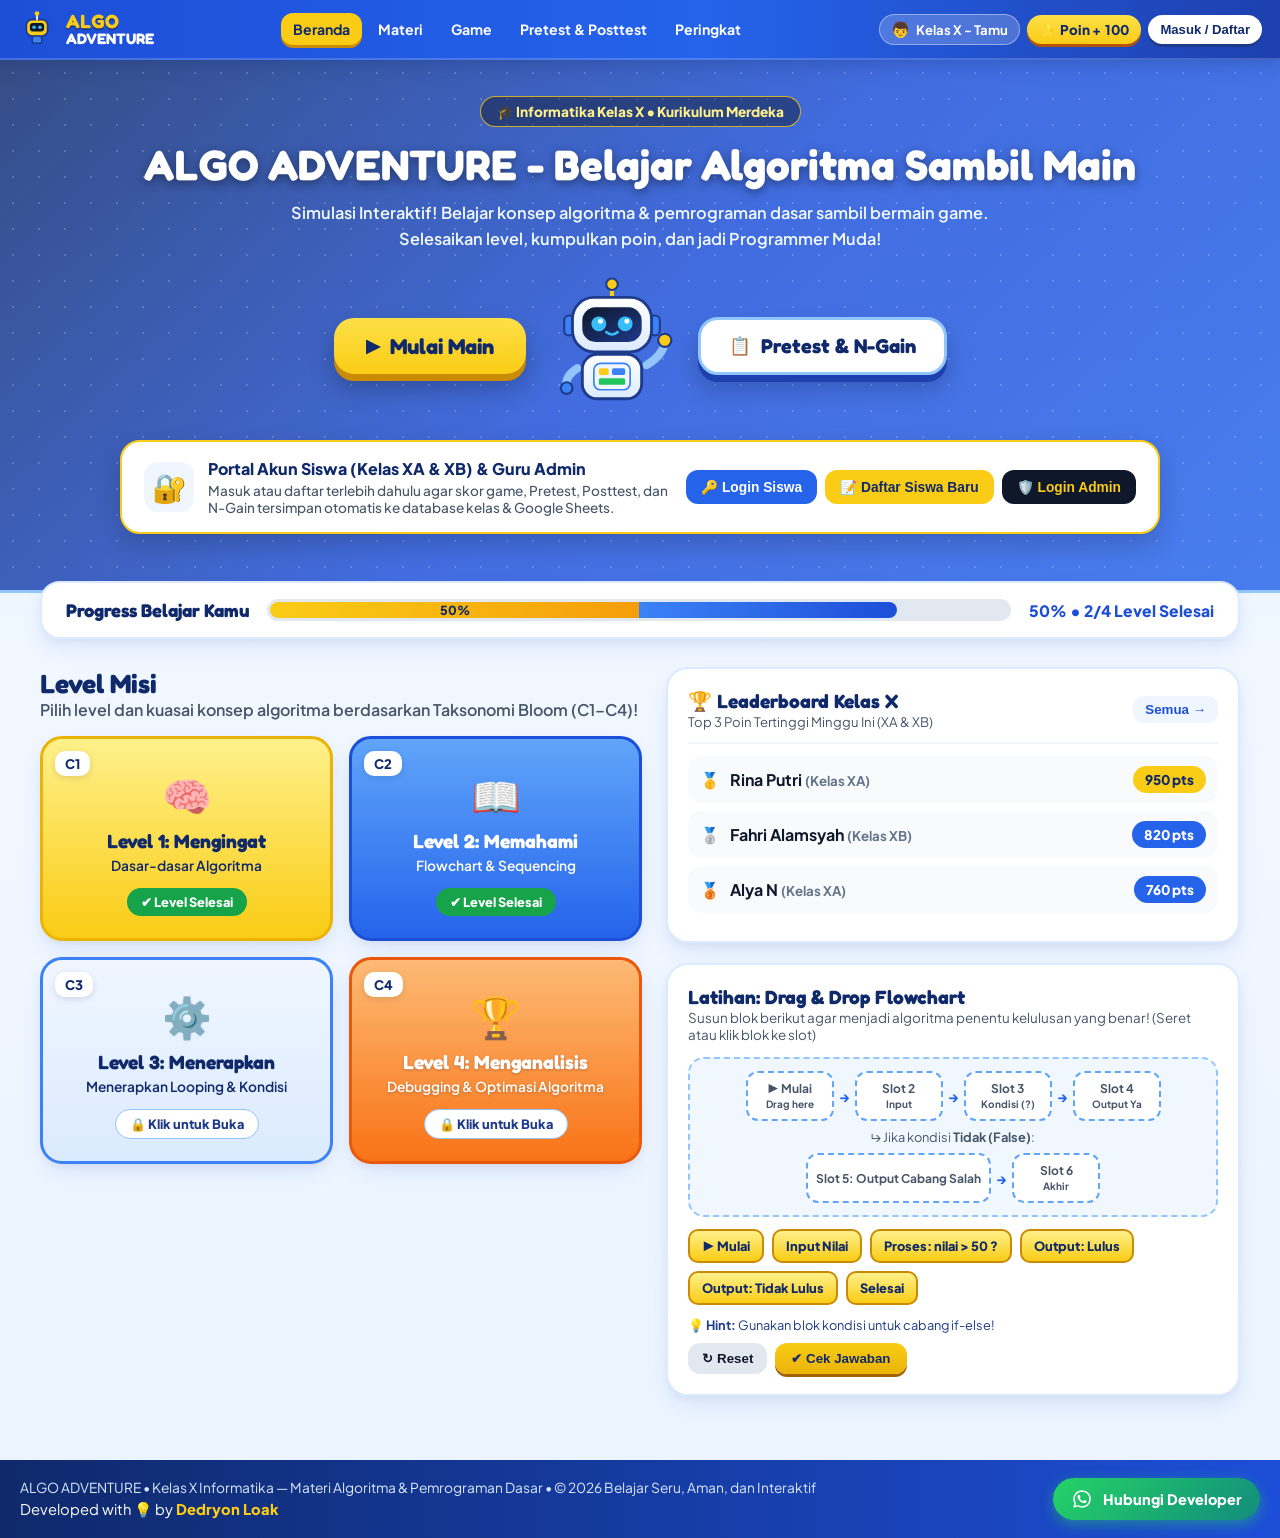
==== commit dbe9f5df: "Align HTML and CSS with updated styles Updated HTML structure and styles to match new CSS classes an" ====
--- a/index.html
+++ b/index.html
@@ -838,909 +838,4 @@
   <script src="js/app.js"></script>
 </body>
 </html>
-``` [18]
-
----
-
-### 2. File `style.css` (Diperbarui)
-
-```css
-:root {
-  --blue-900: #0F296B;
-  --blue-800: #1E3A8A;
-  --blue-700: #1D4ED8;
-  --blue-600: #2563EB;
-  --blue-500: #3B82F6;
-  --blue-100: #DBEAFE;
-  --blue-50: #EFF6FF;
-  --yellow-500: #EAB308;
-  --yellow-400: #FACC15;
-  --yellow-300: #FDE047;
-  --yellow-100: #FEF9C3;
-  --orange-500: #F97316;
-  --orange-400: #FB923C;
-  --green-500: #22C55E;
-  --green-600: #16A34A;
-  --text-dark: #0F172A;
-  --text-muted: #475569;
-  --white: #FFFFFF;
-  --shadow-card: 0 10px 25px -5px rgba(29, 78, 216, 0.12), 0 4px 10px -2px rgba(15, 23, 42, 0.05);
-}
-
-* { box-sizing: border-box; margin: 0; padding: 0; }
-
-body {
-  font-family: 'Plus Jakarta Sans', sans-serif;
-  background: linear-gradient(180deg, #E0F2FE 0%, #F0F7FF 45%, #EBF4FF 100%);
-  color: var(--text-dark);
-  min-height: 100vh;
-  display: flex;
-  flex-direction: column;
-}
-
-.hidden { display: none !important; }
-
-/* NAVBAR */
-.navbar {
-  background: linear-gradient(90deg, #1D4ED8 0%, #2563EB 55%, #1E40AF 100%);
-  color: var(--white);
-  position: sticky;
-  top: 0;
-  z-index: 100;
-  box-shadow: 0 4px 16px rgba(15, 41, 107, 0.25);
-  border-bottom: 2px solid rgba(255, 255, 255, 0.18);
-}
-
-.nav-container {
-  max-width: 1220px;
-  margin: 0 auto;
-  padding: 10px 20px;
-  display: flex;
-  align-items: center;
-  justify-content: space-between;
-  gap: 12px;
-  flex-wrap: wrap;
-}
-
-.brand { display: flex; align-items: center; gap: 10px; cursor: pointer; }
-.brand-logo { display: inline-flex; align-items: center; }
-.brand-text { display: flex; flex-direction: column; line-height: 1; }
-.brand-top {
-  font-family: 'Fredoka', sans-serif;
-  font-size: 1.25rem;
-  font-weight: 700;
-  color: var(--yellow-400);
-  text-shadow: 0 2px 0 #1E3A8A;
-}
-.brand-bottom {
-  font-family: 'Fredoka', sans-serif;
-  font-size: 1rem;
-  font-weight: 700;
-  color: var(--white);
-}
-
-.nav-links { display: flex; align-items: center; gap: 6px; flex-wrap: wrap; }
-.nav-btn {
-  background: transparent;
-  border: none;
-  color: rgba(255, 255, 255, 0.92);
-  font-family: inherit;
-  font-weight: 700;
-  font-size: 0.92rem;
-  padding: 8px 15px;
-  border-radius: 12px;
-  cursor: pointer;
-  transition: all 0.2s ease;
-}
-.nav-btn:hover { background: rgba(255, 255, 255, 0.16); color: #FFF; }
-.nav-btn.active {
-  background: var(--yellow-400);
-  color: var(--blue-900);
-  box-shadow: 0 3px 0 #CA8A04;
-}
-.admin-nav-btn {
-  background: rgba(250, 204, 21, 0.22);
-  border: 1px solid #FACC15;
-  color: #FEF08A;
-}
-
-.user-status { display: flex; align-items: center; gap: 8px; flex-wrap: wrap; }
-.user-pill {
-  background: rgba(255, 255, 255, 0.18);
-  border: 1.5px solid rgba(255, 255, 255, 0.35);
-  padding: 6px 12px;
-  border-radius: 999px;
-  font-size: 0.85rem;
-  font-weight: 700;
-  display: flex;
-  align-items: center;
-  gap: 6px;
-  cursor: pointer;
-}
-.user-avatar { font-size: 1rem; line-height: 1; }
-.points-pill {
-  background: linear-gradient(180deg, #FDE047 0%, #FACC15 100%);
-  color: var(--blue-900);
-  font-weight: 800;
-  font-size: 0.88rem;
-  padding: 6px 13px;
-  border-radius: 999px;
-  box-shadow: 0 3px 0 #B45309;
-  display: inline-flex;
-  align-items: center;
-  gap: 4px;
-}
-.auth-action-btn {
-  background: #FFFFFF;
-  color: var(--blue-800);
-  border: none;
-  font-weight: 800;
-  font-size: 0.84rem;
-  padding: 7px 13px;
-  border-radius: 999px;
-  cursor: pointer;
-  box-shadow: 0 3px 0 #1E3A8A;
-}
-
-/* HERO SECTION DENGAN GAMBAR SEKOLAH & OVERLAY BIRU */
-.hero-section {
-  position: relative;
-  overflow: hidden;
-  padding: 40px 20px 54px;
-  text-align: center;
-  color: #FFFFFF;
-  border-bottom: 3px solid #93C5FD;
-}
-.hero-school-bg {
-  position: absolute;
-  inset: 0;
-  background-image: url('https://images.unsplash.com/photo-1580582932707-520aed937b7b?auto=format&fit=crop&w=1600&q=80');
-  background-size: cover;
-  background-position: center;
-  z-index: 0;
-}
-.hero-blue-overlay {
-  position: absolute;
-  inset: 0;
-  background: linear-gradient(135deg, rgba(15, 41, 107, 0.86) 0%, rgba(29, 78, 216, 0.82) 50%, rgba(37, 99, 235, 0.84) 100%);
-  z-index: 1;
-}
-.hero-circuit-pattern {
-  position: absolute;
-  inset: 0;
-  background-image: radial-gradient(rgba(255, 255, 255, 0.18) 1.5px, transparent 1.5px);
-  background-size: 26px 26px;
-  z-index: 2;
-  pointer-events: none;
-}
-.hero-content {
-  position: relative;
-  z-index: 3;
-  max-width: 1020px;
-  margin: 0 auto;
-}
-.hero-badge {
-  display: inline-block;
-  background: rgba(255, 255, 255, 0.16);
-  border: 1.5px solid rgba(250, 204, 21, 0.7);
-  color: #FEF08A;
-  font-weight: 800;
-  font-size: 0.85rem;
-  padding: 6px 16px;
-  border-radius: 999px;
-  margin-bottom: 12px;
-}
-.hero-title {
-  font-family: 'Fredoka', sans-serif;
-  font-size: clamp(1.75rem, 3.6vw, 2.75rem);
-  font-weight: 700;
-  color: #FFFFFF;
-  text-shadow: 0 3px 10px rgba(15, 23, 42, 0.45);
-  margin-bottom: 10px;
-}
-.hero-subtitle {
-  font-size: 1.05rem;
-  font-weight: 600;
-  color: #E0F2FE;
-  line-height: 1.6;
-  max-width: 720px;
-  margin: 0 auto 24px;
-}
-.hero-cta-row {
-  display: flex;
-  align-items: center;
-  justify-content: center;
-  gap: 24px;
-  flex-wrap: wrap;
-}
-.btn-hero-play {
-  background: linear-gradient(180deg, #FDE047 0%, #FACC15 100%);
-  color: var(--blue-900);
-  border: none;
-  font-family: 'Fredoka', sans-serif;
-  font-size: 1.45rem;
-  font-weight: 700;
-  padding: 16px 36px;
-  border-radius: 20px;
-  cursor: pointer;
-  display: inline-flex;
-  align-items: center;
-  gap: 12px;
-  box-shadow: 0 7px 0 #CA8A04, 0 14px 25px rgba(0, 0, 0, 0.25);
-  transition: transform 0.15s ease;
-}
-.btn-hero-play:hover { transform: translateY(-2px); }
-.play-triangle, .clipboard-icon { font-size: 1.15rem; line-height: 1; }
-
-.btn-hero-pretest {
-  background: rgba(255, 255, 255, 0.96);
-  color: var(--blue-800);
-  border: 3px solid #93C5FD;
-  font-family: 'Fredoka', sans-serif;
-  font-size: 1.35rem;
-  font-weight: 700;
-  padding: 15px 32px;
-  border-radius: 20px;
-  cursor: pointer;
-  display: inline-flex;
-  align-items: center;
-  gap: 10px;
-  box-shadow: 0 7px 0 #1E40AF, 0 14px 25px rgba(0, 0, 0, 0.2);
-  transition: transform 0.15s ease;
-}
-.btn-hero-pretest:hover { transform: translateY(-2px); }
-.hero-mascot { animation: floatBot 3.2s ease-in-out infinite; }
-@keyframes floatBot {
-  0%, 100% { transform: translateY(0); }
-  50% { transform: translateY(-8px); }
-}
-
-/* PORTAL LOGIN CARD DI HERO */
-.auth-banner-card {
-  margin-top: 26px;
-  background: rgba(255, 255, 255, 0.95);
-  color: var(--text-dark);
-  border-radius: 20px;
-  padding: 16px 22px;
-  display: flex;
-  align-items: center;
-  justify-content: space-between;
-  gap: 16px;
-  flex-wrap: wrap;
-  text-align: left;
-  border: 2px solid #FACC15;
-  box-shadow: 0 10px 25px rgba(15, 23, 42, 0.22);
-}
-.auth-banner-left { display: flex; align-items: center; gap: 14px; flex: 1; min-width: 260px; }
-.auth-banner-icon {
-  font-size: 1.8rem;
-  background: #EFF6FF;
-  width: 50px;
-  height: 50px;
-  border-radius: 14px;
-  display: grid;
-  place-items: center;
-  flex-shrink: 0;
-}
-.auth-banner-left h3 { font-size: 1rem; color: var(--blue-900); margin-bottom: 3px; }
-.auth-banner-left p { font-size: 0.85rem; color: var(--text-muted); }
-.auth-banner-actions { display: flex; gap: 8px; flex-wrap: wrap; }
-.btn-login-pill, .btn-register-pill, .btn-admin-pill {
-  border: none;
-  font-weight: 700;
-  font-size: 0.86rem;
-  padding: 9px 15px;
-  border-radius: 12px;
-  cursor: pointer;
-}
-.btn-login-pill { background: var(--blue-600); color: #FFF; }
-.btn-register-pill { background: var(--yellow-400); color: var(--blue-900); }
-.btn-admin-pill { background: #0F172A; color: #FACC15; }
-
-/* MAIN CONTAINER & PROGRESS BAR */
-.main-container {
-  max-width: 1220px;
-  width: 100%;
-  margin: 0 auto;
-  padding: 24px 20px 44px;
-  flex: 1;
-}
-.progress-card {
-  background: #FFFFFF;
-  border-radius: 20px;
-  padding: 16px 24px;
-  margin-top: -36px;
-  margin-bottom: 28px;
-  position: relative;
-  z-index: 10;
-  display: flex;
-  align-items: center;
-  gap: 18px;
-  flex-wrap: wrap;
-  box-shadow: var(--shadow-card);
-  border: 2px solid #DBEAFE;
-}
-.progress-title { font-family: 'Fredoka', sans-serif; font-size: 1.15rem; font-weight: 700; color: var(--blue-900); }
-.progress-bar-wrapper { flex: 1; min-width: 220px; }
-.progress-track {
-  height: 22px;
-  background: #E2E8F0;
-  border-radius: 999px;
-  overflow: hidden;
-  display: flex;
-  padding: 3px;
-}
-.progress-fill-yellow {
-  background: linear-gradient(90deg, #FACC15, #F59E0B);
-  border-radius: 999px 0 0 999px;
-  display: flex;
-  align-items: center;
-  justify-content: center;
-  font-size: 0.78rem;
-  font-weight: 800;
-  color: var(--blue-900);
-  transition: width 0.4s ease;
-}
-.progress-fill-blue {
-  background: linear-gradient(90deg, #3B82F6, #1D4ED8);
-  border-radius: 0 999px 999px 0;
-  transition: width 0.4s ease;
-}
-.progress-summary { font-weight: 800; color: var(--blue-700); font-size: 0.98rem; }
-
-/* DASHBOARD GRID */
-.dashboard-grid {
-  display: grid;
-  grid-template-columns: 1.08fr 1fr;
-  gap: 24px;
-  align-items: start;
-}
-@media (max-width: 960px) { .dashboard-grid { grid-template-columns: 1fr; } }
-
-.section-header h2 { font-family: 'Fredoka', sans-serif; font-size: 1.65rem; color: var(--blue-900); }
-.section-header p { color: var(--text-muted); font-weight: 600; margin-bottom: 16px; }
-
-.missions-grid { display: grid; grid-template-columns: repeat(2, 1fr); gap: 16px; }
-@media (max-width: 560px) { .missions-grid { grid-template-columns: 1fr; } }
-
-.mission-card {
-  position: relative;
-  border-radius: 22px;
-  padding: 22px 18px;
-  text-align: center;
-  cursor: pointer;
-  transition: transform 0.2s ease, box-shadow 0.2s ease;
-  box-shadow: var(--shadow-card);
-  border: 3px solid transparent;
-}
-.mission-card:hover { transform: translateY(-4px); }
-.bloom-badge {
-  position: absolute;
-  top: 12px;
-  left: 12px;
-  background: rgba(255, 255, 255, 0.92);
-  color: var(--blue-900);
-  font-weight: 800;
-  font-size: 0.82rem;
-  padding: 4px 10px;
-  border-radius: 10px;
-}
-.mission-icon { font-size: 2.5rem; margin: 8px 0; }
-.mission-card h3 { font-family: 'Fredoka', sans-serif; font-size: 1.2rem; margin-bottom: 4px; }
-.mission-sub { font-size: 0.86rem; font-weight: 600; margin-bottom: 14px; }
-.mission-status {
-  display: inline-block;
-  font-size: 0.8rem;
-  font-weight: 800;
-  padding: 6px 14px;
-  border-radius: 999px;
-}
-
-.card-c1 { background: linear-gradient(180deg, #FEF08A 0%, #FACC15 100%); border-color: #EAB308; color: var(--blue-900); }
-.status-ready { background: #FFFFFF; color: var(--blue-900); }
-.card-c2 { background: linear-gradient(180deg, #60A5FA 0%, #2563EB 100%); border-color: #1D4ED8; color: #FFFFFF; }
-.status-active { background: rgba(255, 255, 255, 0.22); color: #FFFFFF; border: 1px solid rgba(255, 255, 255, 0.5); }
-.card-c3 { background: linear-gradient(180deg, #EFF6FF 0%, #DBEAFE 100%); border-color: #3B82F6; color: var(--blue-900); }
-.status-locked { background: #FFFFFF; color: var(--blue-700); border: 1px solid #93C5FD; }
-.card-c4 { background: linear-gradient(180deg, #FDBA74 0%, #F97316 100%); border-color: #EA580C; color: #FFFFFF; }
-.status-done { background: #16A34A; color: #FFFFFF; }
-
-/* LEADERBOARD & FLOWCHART */
-.leaderboard-card, .flowchart-card {
-  background: #FFFFFF;
-  border-radius: 22px;
-  padding: 20px;
-  box-shadow: var(--shadow-card);
-  border: 2px solid #DBEAFE;
-  margin-bottom: 20px;
-}
-.leaderboard-header {
-  display: flex;
-  justify-content: space-between;
-  align-items: center;
-  border-bottom: 2px solid #F1F5F9;
-  padding-bottom: 12px;
-  margin-bottom: 12px;
-}
-.leaderboard-header h3 { font-family: 'Fredoka', sans-serif; color: var(--blue-900); font-size: 1.2rem; }
-.leaderboard-header p { font-size: 0.82rem; color: var(--text-muted); }
-.btn-mini-link { background: #EFF6FF; color: var(--blue-700); border: none; font-weight: 700; padding: 6px 12px; border-radius: 10px; cursor: pointer; }
-
-.lb-row {
-  display: flex;
-  align-items: center;
-  justify-content: space-between;
-  padding: 10px 12px;
-  border-radius: 14px;
-  background: #F8FAFC;
-  margin-bottom: 8px;
-}
-.lb-left { display: flex; align-items: center; gap: 10px; font-weight: 700; }
-.lb-pts {
-  background: var(--blue-600);
-  color: #FFFFFF;
-  font-weight: 800;
-  font-size: 0.84rem;
-  padding: 5px 12px;
-  border-radius: 999px;
-}
-.lb-row:first-child .lb-pts { background: var(--yellow-400); color: var(--blue-900); }
-
-.flowchart-header h3 { font-family: 'Fredoka', sans-serif; color: var(--blue-900); font-size: 1.2rem; }
-.flowchart-header p { font-size: 0.84rem; color: var(--text-muted); margin-bottom: 14px; }
-.flowchart-workspace {
-  background: #F0F7FF;
-  border: 2px dashed #93C5FD;
-  border-radius: 16px;
-  padding: 14px;
-  margin-bottom: 12px;
-}
-.flow-row { display: flex; align-items: center; justify-content: center; gap: 6px; flex-wrap: wrap; }
-.flow-arrow { font-weight: 800; color: var(--blue-600); }
-.flow-branch-indicator { text-align: center; font-size: 0.8rem; color: var(--text-muted); margin: 8px 0; }
-.drop-slot {
-  min-width: 105px;
-  min-height: 52px;
-  background: #FFFFFF;
-  border: 2px dashed #60A5FA;
-  border-radius: 12px;
-  display: flex;
-  align-items: center;
-  justify-content: center;
-  text-align: center;
-  padding: 6px 10px;
-  font-size: 0.78rem;
-  font-weight: 700;
-  color: var(--text-muted);
-  cursor: pointer;
-}
-.drop-slot.filled { background: #1D4ED8; color: #FFFFFF; border-style: solid; border-color: #1E3A8A; }
-.wide-slot { min-width: 185px; }
-.block-bank { display: flex; flex-wrap: wrap; gap: 8px; margin-bottom: 12px; }
-.flow-chip {
-  background: linear-gradient(180deg, #FEF08A 0%, #FACC15 100%);
-  color: var(--blue-900);
-  border: 2px solid #CA8A04;
-  border-radius: 10px;
-  padding: 7px 12px;
-  font-size: 0.8rem;
-  font-weight: 800;
-  cursor: grab;
-  user-select: none;
-}
-.flow-chip.selected-chip { outline: 3px solid #2563EB; }
-.flowchart-footer { display: flex; justify-content: space-between; align-items: center; gap: 10px; flex-wrap: wrap; }
-.hint-text { font-size: 0.8rem; color: var(--blue-800); }
-.flowchart-actions { display: flex; gap: 8px; }
-.btn-reset {
-  background: #E2E8F0;
-  color: var(--text-dark);
-  border: none;
-  font-weight: 700;
-  padding: 8px 14px;
-  border-radius: 12px;
-  cursor: pointer;
-}
-.btn-check {
-  background: linear-gradient(180deg, #FACC15 0%, #EAB308 100%);
-  color: var(--blue-900);
-  border: none;
-  font-weight: 800;
-  padding: 8px 16px;
-  border-radius: 12px;
-  cursor: pointer;
-  box-shadow: 0 3px 0 #A16207;
-}
-.feedback-banner {
-  margin-top: 12px;
-  padding: 12px 14px;
-  border-radius: 12px;
-  font-weight: 700;
-  font-size: 0.88rem;
-}
-.feedback-success { background: #DCFCE7; color: #166534; border: 1.5px solid #22C55E; }
-.feedback-error { background: #FEE2E2; color: #991B1B; border: 1.5px solid #EF4444; }
-
-/* HALAMAN MATERI, PRETEST & N-GAIN */
-.page-section { display: none; }
-.page-section.active { display: block; }
-.page-hero-banner {
-  background: linear-gradient(135deg, #1E3A8A 0%, #2563EB 100%);
-  color: #FFFFFF;
-  padding: 24px 28px;
-  border-radius: 22px;
-  margin-bottom: 24px;
-  box-shadow: var(--shadow-card);
-}
-.page-hero-banner h2 { font-family: 'Fredoka', sans-serif; font-size: 1.55rem; margin-bottom: 6px; }
-
-.materi-grid { display: grid; grid-template-columns: repeat(2, 1fr); gap: 18px; }
-@media (max-width: 768px) { .materi-grid { grid-template-columns: 1fr; } }
-.materi-box {
-  background: #FFFFFF;
-  border-radius: 20px;
-  padding: 22px;
-  box-shadow: var(--shadow-card);
-  border-top: 6px solid #2563EB;
-}
-.border-yellow { border-top-color: #FACC15; }
-.border-orange { border-top-color: #F97316; }
-.tag-bloom { display: inline-block; font-size: 0.78rem; font-weight: 800; padding: 4px 10px; border-radius: 8px; margin-bottom: 10px; }
-.bg-yellow { background: #FEF9C3; color: #854D0E; }
-.bg-blue { background: #DBEAFE; color: #1E40AF; }
-.bg-cyan { background: #CFFAFE; color: #155E75; }
-.bg-orange { background: #FFEDD5; color: #9A3412; }
-.materi-box ul { margin-top: 10px; padding-left: 18px; line-height: 1.65; }
-
-.ngain-dashboard { display: grid; grid-template-columns: repeat(3, 1fr); gap: 16px; margin-bottom: 20px; }
-@media (max-width: 768px) { .ngain-dashboard { grid-template-columns: 1fr; } }
-.ngain-stat-card {
-  background: #FFFFFF;
-  border-radius: 20px;
-  padding: 20px;
-  text-align: center;
-  box-shadow: var(--shadow-card);
-  border: 2px solid #DBEAFE;
-}
-.highlight-ngain { background: linear-gradient(180deg, #EFF6FF 0%, #DBEAFE 100%); border-color: #3B82F6; }
-.stat-label { font-size: 0.85rem; font-weight: 700; color: var(--text-muted); }
-.stat-value { font-family: 'Fredoka', sans-serif; font-size: 2.3rem; font-weight: 700; margin: 6px 0; }
-.stat-sub { font-size: 0.82rem; color: var(--text-muted); font-weight: 600; }
-.text-blue { color: var(--blue-700); }
-.text-amber { color: #D97706; }
-.ngain-badge { display: inline-block; background: #1E3A8A; color: #FACC15; font-size: 0.8rem; font-weight: 800; padding: 5px 12px; border-radius: 999px; }
-
-.ngain-formula-box {
-  background: #FFFFFF;
-  border-radius: 20px;
-  padding: 20px 24px;
-  margin-bottom: 22px;
-  display: flex;
-  justify-content: space-between;
-  align-items: center;
-  gap: 18px;
-  flex-wrap: wrap;
-  box-shadow: var(--shadow-card);
-}
-.formula-math code {
-  display: inline-block;
-  background: #F1F5F9;
-  padding: 6px 12px;
-  border-radius: 8px;
-  margin: 8px 0;
-  color: var(--blue-900);
-  font-weight: 700;
-}
-.criteria-pills { display: flex; gap: 8px; flex-wrap: wrap; font-size: 0.78rem; }
-.crit-pill { padding: 4px 10px; border-radius: 8px; font-weight: 700; }
-.crit-pill.high { background: #DCFCE7; color: #166534; }
-.crit-pill.med { background: #FEF9C3; color: #854D0E; }
-.crit-pill.low { background: #FEE2E2; color: #991B1B; }
-
-.test-launch-buttons { display: flex; gap: 10px; flex-wrap: wrap; }
-.btn-start-test {
-  border: none;
-  font-family: 'Fredoka', sans-serif;
-  font-size: 1.05rem;
-  font-weight: 700;
-  padding: 13px 22px;
-  border-radius: 14px;
-  cursor: pointer;
-}
-.btn-pre { background: var(--blue-600); color: #FFFFFF; box-shadow: 0 4px 0 #1E3A8A; }
-.btn-post { background: var(--yellow-400); color: var(--blue-900); box-shadow: 0 4px 0 #CA8A04; }
-
-.quiz-workspace, .bloom-breakdown-card, .quiz-result-review {
-  background: #FFFFFF;
-  border-radius: 22px;
-  padding: 24px;
-  margin-bottom: 22px;
-  box-shadow: var(--shadow-card);
-}
-.quiz-topbar { display: flex; justify-content: space-between; align-items: center; margin-bottom: 14px; flex-wrap: wrap; gap: 10px; }
-.quiz-mode-badge { background: var(--yellow-400); color: var(--blue-900); font-weight: 800; font-size: 0.78rem; padding: 4px 10px; border-radius: 8px; }
-.quiz-counter { font-weight: 800; color: var(--blue-800); background: #EFF6FF; padding: 6px 12px; border-radius: 10px; }
-.question-nav-pills { display: flex; flex-wrap: wrap; gap: 6px; margin-bottom: 18px; }
-.q-pill {
-  width: 34px;
-  height: 34px;
-  border-radius: 10px;
-  border: 1.5px solid #CBD5E1;
-  background: #F8FAFC;
-  font-weight: 700;
-  cursor: pointer;
-}
-.q-pill.answered { background: #2563EB; color: #FFFFFF; border-color: #1D4ED8; }
-.question-item {
-  border: 1.5px solid #E2E8F0;
-  border-radius: 16px;
-  padding: 18px;
-  margin-bottom: 14px;
-}
-.q-header { display: flex; align-items: center; gap: 8px; margin-bottom: 8px; }
-.q-num { background: #1E3A8A; color: #FFFFFF; font-weight: 800; font-size: 0.8rem; padding: 3px 10px; border-radius: 8px; }
-.q-bloom { background: #FEF08A; color: #854D0E; font-weight: 800; font-size: 0.78rem; padding: 3px 9px; border-radius: 8px; }
-.q-text { font-weight: 700; margin-bottom: 12px; line-height: 1.5; }
-.options-grid { display: grid; gap: 8px; }
-.option-label {
-  display: flex;
-  align-items: center;
-  gap: 10px;
-  padding: 10px 14px;
-  border: 1.5px solid #CBD5E1;
-  border-radius: 12px;
-  cursor: pointer;
-  font-weight: 600;
-}
-.option-label:hover { background: #EFF6FF; border-color: #3B82F6; }
-.quiz-submit-bar { display: flex; justify-content: flex-end; gap: 12px; margin-top: 18px; }
-.bloom-bars-grid { display: grid; grid-template-columns: repeat(4, 1fr); gap: 12px; margin-top: 12px; }
-@media (max-width: 768px) { .bloom-bars-grid { grid-template-columns: repeat(2, 1fr); } }
-.bloom-bar-item { background: #F8FAFC; padding: 14px; border-radius: 14px; border: 1px solid #E2E8F0; }
-
-/* ADMIN PANEL */
-.admin-banner-flex { display: flex; justify-content: space-between; align-items: center; gap: 14px; flex-wrap: wrap; }
-.btn-logout-admin { background: #EF4444; color: #FFFFFF; border: none; font-weight: 700; padding: 9px 16px; border-radius: 12px; cursor: pointer; }
-.admin-tabs { display: flex; gap: 8px; flex-wrap: wrap; margin-bottom: 18px; }
-.admin-tab-btn {
-  background: #FFFFFF;
-  color: var(--blue-900);
-  border: 2px solid #BFDBFE;
-  font-weight: 800;
-  padding: 10px 18px;
-  border-radius: 14px;
-  cursor: pointer;
-}
-.admin-tab-btn.active { background: var(--blue-700); color: #FFFFFF; border-color: var(--blue-700); }
-.admin-panel-box { background: #FFFFFF; border-radius: 22px; padding: 24px; box-shadow: var(--shadow-card); }
-.admin-toolbar { display: flex; justify-content: space-between; align-items: center; gap: 12px; flex-wrap: wrap; margin-bottom: 18px; }
-.class-filter-group, .export-group { display: flex; gap: 8px; flex-wrap: wrap; }
-.filter-class-btn { background: #EFF6FF; color: var(--blue-800); border: 1.5px solid #93C5FD; font-weight: 700; padding: 8px 14px; border-radius: 10px; cursor: pointer; }
-.filter-class-btn.active { background: var(--blue-700); color: #FFFFFF; }
-.btn-export-excel { background: #16A34A; color: #FFFFFF; border: none; font-weight: 700; padding: 9px 14px; border-radius: 10px; cursor: pointer; }
-.btn-export-all { background: #0F172A; color: #FACC15; border: none; font-weight: 800; padding: 9px 16px; border-radius: 10px; cursor: pointer; }
-.admin-table-wrapper { overflow-x: auto; }
-.admin-table { width: 100%; border-collapse: collapse; font-size: 0.88rem; }
-.admin-table th { background: #1E3A8A; color: #FFFFFF; padding: 11px 10px; text-align: left; }
-.admin-table td { padding: 10px; border-bottom: 1px solid #E2E8F0; }
-.admin-table tr:nth-child(even) { background: #F8FAFC; }
-.btn-mini-edit { background: #FEF08A; color: #854D0E; border: 1px solid #EAB308; font-weight: 700; padding: 5px 10px; border-radius: 8px; cursor: pointer; }
-
-.admin-soal-header {
-  display: flex;
-  justify-content: space-between;
-  align-items: flex-start;
-  gap: 14px;
-  flex-wrap: wrap;
-  margin-bottom: 18px;
-  padding-bottom: 14px;
-  border-bottom: 1.5px solid #E2E8F0;
-}
-.admin-soal-header p { font-size: 0.86rem; color: var(--text-muted); margin-top: 4px; }
-.soal-selector-row { display: flex; gap: 10px; flex-wrap: wrap; }
-.soal-selector-row select {
-  padding: 9px 12px;
-  border: 1.5px solid #CBD5E1;
-  border-radius: 12px;
-  font-family: inherit;
-  font-weight: 700;
-  background: #F8FAFC;
-}
-
-.form-group { margin-bottom: 14px; }
-.form-group label { display: block; font-weight: 700; font-size: 0.86rem; margin-bottom: 5px; color: var(--blue-900); }
-.form-group input, .form-group select, .form-group textarea {
-  width: 100%;
-  padding: 10px 12px;
-  border: 1.5px solid #CBD5E1;
-  border-radius: 12px;
-  font-family: inherit;
-  font-size: 0.92rem;
-}
-.form-group input[type="range"] { padding: 4px 0; border: none; background: transparent; cursor: pointer; }
-.form-group input[type="file"] { padding: 8px; background: #F8FAFC; }
-.form-row-2 { display: grid; grid-template-columns: 1fr 1fr; gap: 14px; }
-@media (max-width: 640px) { .form-row-2 { grid-template-columns: 1fr; } }
-.form-actions-left, .form-actions-right { display: flex; gap: 10px; flex-wrap: wrap; margin-top: 12px; }
-.form-actions-right { justify-content: flex-end; }
-
-.bg-editor-grid { display: grid; grid-template-columns: 1.1fr 1fr; gap: 20px; margin-top: 16px; }
-@media (max-width: 768px) { .bg-editor-grid { grid-template-columns: 1fr; } }
-.bg-preview-box {
-  position: relative;
-  height: 210px;
-  border-radius: 18px;
-  overflow: hidden;
-  background-image: url('https://images.unsplash.com/photo-1580582932707-520aed937b7b?auto=format&fit=crop&w=1000&q=80');
-  background-size: cover;
-  background-position: center;
-  display: grid;
-  place-items: center;
-  color: #FFFFFF;
-  text-align: center;
-}
-.bg-preview-overlay { position: absolute; inset: 0; background: rgba(29, 78, 216, 0.82); }
-.bg-preview-text { position: relative; z-index: 2; display: flex; flex-direction: column; gap: 4px; }
-
-.gsheet-config-card {
-  background: #F8FAFC;
-  border: 1.5px solid #E2E8F0;
-  border-radius: 16px;
-  padding: 18px;
-  margin-top: 14px;
-}
-.gsheet-status-text { margin-top: 12px; font-size: 0.85rem; font-weight: 700; color: var(--blue-800); }
-.apps-script-guide { margin-top: 20px; }
-.apps-script-guide h4 { color: var(--blue-900); margin-bottom: 8px; }
-.apps-script-guide ol { padding-left: 20px; font-size: 0.88rem; line-height: 1.65; color: var(--text-dark); }
-
-.apps-script-code {
-  background: #0F172A;
-  color: #38BDF8;
-  padding: 14px;
-  border-radius: 14px;
-  font-size: 0.8rem;
-  overflow-x: auto;
-  margin-top: 8px;
-}
-.code-box-header { display: flex; justify-content: space-between; align-items: center; margin-top: 14px; font-weight: 700; }
-.btn-copy-code { background: var(--blue-600); color: #FFF; border: none; padding: 6px 12px; border-radius: 8px; cursor: pointer; }
-
-/* MODAL */
-.modal-backdrop {
-  position: fixed;
-  inset: 0;
-  background: rgba(15, 23, 42, 0.65);
-  display: flex;
-  align-items: center;
-  justify-content: center;
-  padding: 16px;
-  z-index: 200;
-}
-.modal-card {
-  background: #FFFFFF;
-  width: 100%;
-  max-width: 540px;
-  border-radius: 24px;
-  overflow: hidden;
-  box-shadow: 0 25px 50px rgba(0, 0, 0, 0.35);
-}
-.modal-header {
-  background: linear-gradient(90deg, #1E3A8A 0%, #2563EB 100%);
-  color: #FFFFFF;
-  padding: 16px 22px;
-  display: flex;
-  justify-content: space-between;
-  align-items: center;
-}
-.modal-badge {
-  display: inline-block;
-  background: rgba(250, 204, 21, 0.22);
-  color: #FEF08A;
-  border: 1px solid rgba(250, 204, 21, 0.6);
-  font-size: 0.76rem;
-  font-weight: 800;
-  padding: 3px 10px;
-  border-radius: 999px;
-  margin-bottom: 4px;
-}
-.modal-close { background: rgba(255, 255, 255, 0.2); border: none; color: #FFFFFF; width: 32px; height: 32px; border-radius: 50%; cursor: pointer; font-weight: 800; }
-.modal-body { padding: 22px; max-height: 80vh; overflow-y: auto; }
-.auth-switch-tabs { display: flex; background: #EFF6FF; padding: 6px; gap: 6px; }
-.auth-tab { flex: 1; border: none; background: transparent; padding: 9px; border-radius: 10px; font-weight: 700; cursor: pointer; }
-.auth-tab.active { background: #FFFFFF; color: var(--blue-800); box-shadow: 0 2px 6px rgba(0, 0, 0, 0.08); }
-.full-width-btn { width: 100%; justify-content: center; margin-top: 6px; }
-.btn-admin-submit { background: #0F172A; color: #FACC15; border: none; font-weight: 800; padding: 12px; border-radius: 12px; cursor: pointer; }
-.admin-login-note { background: #FEF9C3; color: #854D0E; padding: 10px 12px; border-radius: 12px; font-size: 0.82rem; margin-bottom: 12px; line-height: 1.5; }
-.active-account-box { margin-top: 14px; padding-top: 14px; border-top: 1.5px dashed #CBD5E1; display: flex; justify-content: space-between; align-items: center; gap: 10px; flex-wrap: wrap; }
-
-/* FOOTER & ANIMASI SOFT WHATSAPP */
-.main-footer {
-  background: linear-gradient(90deg, #0F296B 0%, #1D4ED8 100%);
-  color: #FFFFFF;
-  padding: 18px 20px;
-  margin-top: auto;
-}
-.footer-container {
-  max-width: 1220px;
-  margin: 0 auto;
-  display: flex;
-  align-items: center;
-  justify-content: space-between;
-  gap: 16px;
-  flex-wrap: wrap;
-}
-.footer-main-text { font-size: 0.86rem; color: #DBEAFE; }
-.footer-dev-text { font-size: 0.92rem; margin-top: 4px; color: #FFFFFF; }
-.dev-name { color: var(--yellow-400); font-weight: 800; }
-
-.whatsapp-contact-btn {
-  display: inline-flex;
-  align-items: center;
-  gap: 10px;
-  background: linear-gradient(135deg, #25D366 0%, #128C7E 100%);
-  color: #FFFFFF;
-  text-decoration: none;
-  font-weight: 800;
-  font-size: 0.9rem;
-  padding: 10px 18px;
-  border-radius: 999px;
-  box-shadow: 0 4px 14px rgba(37, 211, 102, 0.45);
-  animation: waSoftPulse 2.8s ease-in-out infinite;
-  transition: transform 0.2s ease;
-}
-.whatsapp-contact-btn:hover { transform: scale(1.04); }
-.wa-icon-wrapper { display: inline-flex; animation: waIconWiggle 3.4s ease-in-out infinite; }
-
-@keyframes waSoftPulse {
-  0%, 100% { box-shadow: 0 0 0 0 rgba(37, 211, 102, 0.55), 0 4px 14px rgba(18, 140, 126, 0.35); }
-  50% { box-shadow: 0 0 0 10px rgba(37, 211, 102, 0), 0 6px 18px rgba(18, 140, 126, 0.45); }
-}
-@keyframes waIconWiggle {
-  0%, 100% { transform: rotate(0deg) scale(1); }
-  20% { transform: rotate(-10deg) scale(1.08); }
-  40% { transform: rotate(10deg) scale(1.08); }
-  60% { transform: rotate(-5deg) scale(1.03); }
-  80% { transform: rotate(0deg) scale(1); }
-}
-
-.password-input-wrap {
-  position: relative;
-  display: flex;
-  align-items: center;
-}
-
-.password-input-wrap input {
-  padding-right: 44px;
-}
-
-.toggle-eye-btn {
-  position: absolute;
-  right: 10px;
-  background: transparent;
-  border: none;
-  cursor: pointer;
-  font-size: 1.05rem;
-  line-height: 1;
-  padding: 4px 6px;
-  border-radius: 8px;
-  color: var(--text-muted);
-}
-
-.toggle-eye-btn:hover {
-  background: #EFF6FF;
-  color: var(--blue-800);
-}
-
-.admin-cred-card {
-  background: #F8FAFC;
-  border: 1.5px solid #CBD5E1;
-  border-radius: 16px;
-  padding: 18px;
-  margin-top: 14px;
-}
-``` [17]
-
----
-
-Karena file `.js` (`data.js`, `auth-admin.js`, `game-quiz.js`, dan `app.js`) belum ikut terkirim di pesan ini, bagian di atas menyesuaikan struktur HTML dan CSS berdasarkan ID/class yang sudah ada. Jika ada ID, class, atau fungsi baru pada update JS-mu yang perlu dihubungkan langsung, silakan tempelkan potongan JS-nya agar bisa diselaraskan persis.
+
--- a/css/style.css
+++ b/css/style.css
@@ -29,6 +29,7 @@
   min-height: 100vh;
   display: flex;
   flex-direction: column;
+  overflow-x: hidden;
 }
 
 .hidden { display: none !important; }
@@ -45,44 +46,46 @@
 }
 
 .nav-container {
-  max-width: 1220px;
+  max-width: 1280px;
   margin: 0 auto;
-  padding: 10px 20px;
+  padding: 10px 18px;
   display: flex;
   align-items: center;
   justify-content: space-between;
-  gap: 12px;
+  gap: 10px;
   flex-wrap: wrap;
 }
 
-.brand { display: flex; align-items: center; gap: 10px; cursor: pointer; }
+.brand { display: flex; align-items: center; gap: 10px; cursor: pointer; flex-shrink: 0; }
+.brand-logo { display: inline-flex; align-items: center; }
 .brand-text { display: flex; flex-direction: column; line-height: 1; }
 .brand-top {
   font-family: 'Fredoka', sans-serif;
-  font-size: 1.25rem;
+  font-size: 1.2rem;
   font-weight: 700;
   color: var(--yellow-400);
   text-shadow: 0 2px 0 #1E3A8A;
 }
 .brand-bottom {
   font-family: 'Fredoka', sans-serif;
-  font-size: 1rem;
+  font-size: 0.95rem;
   font-weight: 700;
   color: var(--white);
 }
 
-.nav-links { display: flex; align-items: center; gap: 6px; flex-wrap: wrap; }
+.nav-links { display: flex; align-items: center; gap: 4px; flex-wrap: wrap; }
 .nav-btn {
   background: transparent;
   border: none;
-  color: rgba(255, 255, 255, 0.92);
+  color: #FFFFFF;
   font-family: inherit;
   font-weight: 700;
-  font-size: 0.92rem;
-  padding: 8px 15px;
+  font-size: 0.88rem;
+  padding: 7px 12px;
   border-radius: 12px;
   cursor: pointer;
   transition: all 0.2s ease;
+  white-space: nowrap;
 }
 .nav-btn:hover { background: rgba(255, 255, 255, 0.16); color: #FFF; }
 .nav-btn.active {
@@ -96,45 +99,53 @@
   color: #FEF08A;
 }
 
-.user-status { display: flex; align-items: center; gap: 8px; flex-wrap: wrap; }
+.user-status { display: flex; align-items: center; gap: 7px; flex-wrap: wrap; flex-shrink: 0; }
 .user-pill {
-  background: rgba(255, 255, 255, 0.18);
-  border: 1.5px solid rgba(255, 255, 255, 0.35);
+  background: rgba(255, 255, 255, 0.2);
+  border: 1.5px solid rgba(255, 255, 255, 0.4);
+  color: #FFFFFF;
+  padding: 6px 11px;
+  border-radius: 999px;
+  font-size: 0.82rem;
+  font-weight: 700;
+  display: inline-flex;
+  align-items: center;
+  gap: 6px;
+  cursor: pointer;
+  white-space: nowrap;
+}
+.user-avatar { font-size: 0.95rem; line-height: 1; }
+.points-pill {
+  background: linear-gradient(180deg, #FDE047 0%, #FACC15 100%);
+  color: var(--blue-900);
+  font-weight: 800;
+  font-size: 0.84rem;
   padding: 6px 12px;
   border-radius: 999px;
-  font-size: 0.85rem;
-  font-weight: 700;
-  display: flex;
-  align-items: center;
-  gap: 6px;
-  cursor: pointer;
-}
-.points-pill {
-  background: linear-gradient(180deg, #FDE047 0%, #FACC15 100%);
-  color: var(--blue-900);
-  font-weight: 800;
-  font-size: 0.88rem;
-  padding: 6px 13px;
+  box-shadow: 0 3px 0 #B45309;
+  display: inline-flex;
+  align-items: center;
+  gap: 4px;
+  white-space: nowrap;
+}
+.auth-action-btn {
+  background: #FFFFFF;
+  color: var(--blue-900);
+  border: none;
+  font-weight: 800;
+  font-size: 0.82rem;
+  padding: 7px 12px;
   border-radius: 999px;
-  box-shadow: 0 3px 0 #B45309;
-}
-.auth-action-btn {
-  background: #FFFFFF;
-  color: var(--blue-800);
-  border: none;
-  font-weight: 800;
-  font-size: 0.84rem;
-  padding: 7px 13px;
-  border-radius: 999px;
   cursor: pointer;
   box-shadow: 0 3px 0 #1E3A8A;
-}
-
-/* HERO SECTION DENGAN GAMBAR SEKOLAH & OVERLAY BIRU */
+  white-space: nowrap;
+}
+
+/* HERO SECTION */
 .hero-section {
   position: relative;
   overflow: hidden;
-  padding: 40px 20px 54px;
+  padding: 36px 20px 56px;
   text-align: center;
   color: #FFFFFF;
   border-bottom: 3px solid #93C5FD;
@@ -164,13 +175,13 @@
 .hero-content {
   position: relative;
   z-index: 3;
-  max-width: 1020px;
+  max-width: 1040px;
   margin: 0 auto;
 }
 .hero-badge {
   display: inline-block;
-  background: rgba(255, 255, 255, 0.16);
-  border: 1.5px solid rgba(250, 204, 21, 0.7);
+  background: rgba(15, 23, 42, 0.45);
+  border: 1.5px solid rgba(250, 204, 21, 0.8);
   color: #FEF08A;
   font-weight: 800;
   font-size: 0.85rem;
@@ -180,25 +191,25 @@
 }
 .hero-title {
   font-family: 'Fredoka', sans-serif;
-  font-size: clamp(1.75rem, 3.6vw, 2.75rem);
+  font-size: clamp(1.7rem, 3.4vw, 2.65rem);
   font-weight: 700;
   color: #FFFFFF;
-  text-shadow: 0 3px 10px rgba(15, 23, 42, 0.45);
+  text-shadow: 0 3px 10px rgba(15, 23, 42, 0.5);
   margin-bottom: 10px;
 }
 .hero-subtitle {
-  font-size: 1.05rem;
+  font-size: 1.02rem;
   font-weight: 600;
-  color: #E0F2FE;
+  color: #F0F9FF;
   line-height: 1.6;
-  max-width: 720px;
+  max-width: 740px;
   margin: 0 auto 24px;
 }
 .hero-cta-row {
   display: flex;
   align-items: center;
   justify-content: center;
-  gap: 24px;
+  gap: 20px;
   flex-wrap: wrap;
 }
 .btn-hero-play {
@@ -206,33 +217,37 @@
   color: var(--blue-900);
   border: none;
   font-family: 'Fredoka', sans-serif;
-  font-size: 1.45rem;
-  font-weight: 700;
-  padding: 16px 36px;
+  font-size: 1.35rem;
+  font-weight: 700;
+  padding: 15px 32px;
   border-radius: 20px;
   cursor: pointer;
   display: inline-flex;
   align-items: center;
-  gap: 12px;
+  gap: 10px;
   box-shadow: 0 7px 0 #CA8A04, 0 14px 25px rgba(0, 0, 0, 0.25);
   transition: transform 0.15s ease;
 }
 .btn-hero-play:hover { transform: translateY(-2px); }
+.play-triangle, .clipboard-icon { font-size: 1.1rem; line-height: 1; }
+
 .btn-hero-pretest {
-  background: rgba(255, 255, 255, 0.96);
-  color: var(--blue-800);
+  background: #FFFFFF;
+  color: var(--blue-900);
   border: 3px solid #93C5FD;
   font-family: 'Fredoka', sans-serif;
-  font-size: 1.35rem;
-  font-weight: 700;
-  padding: 15px 32px;
+  font-size: 1.25rem;
+  font-weight: 700;
+  padding: 14px 28px;
   border-radius: 20px;
   cursor: pointer;
   display: inline-flex;
   align-items: center;
   gap: 10px;
   box-shadow: 0 7px 0 #1E40AF, 0 14px 25px rgba(0, 0, 0, 0.2);
-}
+  transition: transform 0.15s ease;
+}
+.btn-hero-pretest:hover { transform: translateY(-2px); }
 .hero-mascot { animation: floatBot 3.2s ease-in-out infinite; }
 @keyframes floatBot {
   0%, 100% { transform: translateY(0); }
@@ -241,8 +256,8 @@
 
 /* PORTAL LOGIN CARD DI HERO */
 .auth-banner-card {
-  margin-top: 26px;
-  background: rgba(255, 255, 255, 0.95);
+  margin-top: 24px;
+  background: #FFFFFF;
   color: var(--text-dark);
   border-radius: 20px;
   padding: 16px 22px;
@@ -257,8 +272,9 @@
 }
 .auth-banner-left { display: flex; align-items: center; gap: 14px; flex: 1; min-width: 260px; }
 .auth-banner-icon {
-  font-size: 1.8rem;
+  font-size: 1.75rem;
   background: #EFF6FF;
+  color: var(--blue-900);
   width: 50px;
   height: 50px;
   border-radius: 14px;
@@ -266,8 +282,8 @@
   place-items: center;
   flex-shrink: 0;
 }
-.auth-banner-left h3 { font-size: 1rem; color: var(--blue-900); margin-bottom: 3px; }
-.auth-banner-left p { font-size: 0.85rem; color: var(--text-muted); }
+.auth-banner-left h3 { font-size: 1rem; font-weight: 800; color: var(--blue-900); margin-bottom: 3px; }
+.auth-banner-left p { font-size: 0.85rem; color: var(--text-muted); font-weight: 500; }
 .auth-banner-actions { display: flex; gap: 8px; flex-wrap: wrap; }
 .btn-login-pill, .btn-register-pill, .btn-admin-pill {
   border: none;
@@ -277,13 +293,13 @@
   border-radius: 12px;
   cursor: pointer;
 }
-.btn-login-pill { background: var(--blue-600); color: #FFF; }
+.btn-login-pill { background: var(--blue-600); color: #FFFFFF; }
 .btn-register-pill { background: var(--yellow-400); color: var(--blue-900); }
 .btn-admin-pill { background: #0F172A; color: #FACC15; }
 
 /* MAIN CONTAINER & PROGRESS BAR */
 .main-container {
-  max-width: 1220px;
+  max-width: 1240px;
   width: 100%;
   margin: 0 auto;
   padding: 24px 20px 44px;
@@ -335,11 +351,11 @@
 /* DASHBOARD GRID */
 .dashboard-grid {
   display: grid;
-  grid-template-columns: 1.08fr 1fr;
+  grid-template-columns: 1.05fr 1fr;
   gap: 24px;
   align-items: start;
 }
-@media (max-width: 960px) { .dashboard-grid { grid-template-columns: 1fr; } }
+@media (max-width: 980px) { .dashboard-grid { grid-template-columns: 1fr; } }
 
 .section-header h2 { font-family: 'Fredoka', sans-serif; font-size: 1.65rem; color: var(--blue-900); }
 .section-header p { color: var(--text-muted); font-weight: 600; margin-bottom: 16px; }
@@ -362,12 +378,13 @@
   position: absolute;
   top: 12px;
   left: 12px;
-  background: rgba(255, 255, 255, 0.92);
+  background: #FFFFFF;
   color: var(--blue-900);
   font-weight: 800;
   font-size: 0.82rem;
   padding: 4px 10px;
   border-radius: 10px;
+  box-shadow: 0 2px 6px rgba(15, 23, 42, 0.12);
 }
 .mission-icon { font-size: 2.5rem; margin: 8px 0; }
 .mission-card h3 { font-family: 'Fredoka', sans-serif; font-size: 1.2rem; margin-bottom: 4px; }
@@ -383,10 +400,11 @@
 .card-c1 { background: linear-gradient(180deg, #FEF08A 0%, #FACC15 100%); border-color: #EAB308; color: var(--blue-900); }
 .status-ready { background: #FFFFFF; color: var(--blue-900); }
 .card-c2 { background: linear-gradient(180deg, #60A5FA 0%, #2563EB 100%); border-color: #1D4ED8; color: #FFFFFF; }
-.status-active { background: rgba(255, 255, 255, 0.22); color: #FFFFFF; border: 1px solid rgba(255, 255, 255, 0.5); }
+.status-active { background: #FFFFFF; color: var(--blue-900); }
 .card-c3 { background: linear-gradient(180deg, #EFF6FF 0%, #DBEAFE 100%); border-color: #3B82F6; color: var(--blue-900); }
-.status-locked { background: #FFFFFF; color: var(--blue-700); border: 1px solid #93C5FD; }
+.status-locked { background: #FFFFFF; color: var(--blue-800); border: 1px solid #93C5FD; }
 .card-c4 { background: linear-gradient(180deg, #FDBA74 0%, #F97316 100%); border-color: #EA580C; color: #FFFFFF; }
+.card-c4 h3, .card-c4 .mission-sub { color: #FFFFFF; text-shadow: 0 1px 3px rgba(15, 23, 42, 0.25); }
 .status-done { background: #16A34A; color: #FFFFFF; }
 
 /* LEADERBOARD & FLOWCHART */
@@ -419,7 +437,7 @@
   background: #F8FAFC;
   margin-bottom: 8px;
 }
-.lb-left { display: flex; align-items: center; gap: 10px; font-weight: 700; }
+.lb-left { display: flex; align-items: center; gap: 10px; font-weight: 700; color: var(--text-dark); }
 .lb-pts {
   background: var(--blue-600);
   color: #FFFFFF;
@@ -436,15 +454,16 @@
   background: #F0F7FF;
   border: 2px dashed #93C5FD;
   border-radius: 16px;
-  padding: 14px;
+  padding: 12px;
   margin-bottom: 12px;
 }
-.flow-row { display: flex; align-items: center; justify-content: center; gap: 6px; flex-wrap: wrap; }
-.flow-arrow { font-weight: 800; color: var(--blue-600); }
+.flow-row { display: flex; align-items: center; justify-content: center; gap: 5px; flex-wrap: wrap; }
+.flow-arrow { font-weight: 800; color: var(--blue-600); font-size: 0.85rem; }
 .flow-branch-indicator { text-align: center; font-size: 0.8rem; color: var(--text-muted); margin: 8px 0; }
 .drop-slot {
-  min-width: 105px;
-  min-height: 52px;
+  min-width: 88px;
+  max-width: 125px;
+  min-height: 50px;
   background: #FFFFFF;
   border: 2px dashed #60A5FA;
   border-radius: 12px;
@@ -452,14 +471,14 @@
   align-items: center;
   justify-content: center;
   text-align: center;
-  padding: 6px 10px;
-  font-size: 0.78rem;
+  padding: 6px 8px;
+  font-size: 0.75rem;
   font-weight: 700;
   color: var(--text-muted);
   cursor: pointer;
 }
 .drop-slot.filled { background: #1D4ED8; color: #FFFFFF; border-style: solid; border-color: #1E3A8A; }
-.wide-slot { min-width: 185px; }
+.wide-slot { min-width: 155px; max-width: 210px; }
 .block-bank { display: flex; flex-wrap: wrap; gap: 8px; margin-bottom: 12px; }
 .flow-chip {
   background: linear-gradient(180deg, #FEF08A 0%, #FACC15 100%);
@@ -549,6 +568,7 @@
 .highlight-ngain { background: linear-gradient(180deg, #EFF6FF 0%, #DBEAFE 100%); border-color: #3B82F6; }
 .stat-label { font-size: 0.85rem; font-weight: 700; color: var(--text-muted); }
 .stat-value { font-family: 'Fredoka', sans-serif; font-size: 2.3rem; font-weight: 700; margin: 6px 0; }
+.stat-sub { font-size: 0.82rem; color: var(--text-muted); font-weight: 600; }
 .text-blue { color: var(--blue-700); }
 .text-amber { color: #D97706; }
 .ngain-badge { display: inline-block; background: #1E3A8A; color: #FACC15; font-size: 0.8rem; font-weight: 800; padding: 5px 12px; border-radius: 999px; }
@@ -602,6 +622,7 @@
 }
 .quiz-topbar { display: flex; justify-content: space-between; align-items: center; margin-bottom: 14px; flex-wrap: wrap; gap: 10px; }
 .quiz-mode-badge { background: var(--yellow-400); color: var(--blue-900); font-weight: 800; font-size: 0.78rem; padding: 4px 10px; border-radius: 8px; }
+.quiz-counter { font-weight: 800; color: var(--blue-800); background: #EFF6FF; padding: 6px 12px; border-radius: 10px; }
 .question-nav-pills { display: flex; flex-wrap: wrap; gap: 6px; margin-bottom: 18px; }
 .q-pill {
   width: 34px;
@@ -633,6 +654,8 @@
   border-radius: 12px;
   cursor: pointer;
   font-weight: 600;
+  color: var(--text-dark);
+  background: #FFFFFF;
 }
 .option-label:hover { background: #EFF6FF; border-color: #3B82F6; }
 .quiz-submit-bar { display: flex; justify-content: flex-end; gap: 12px; margin-top: 18px; }
@@ -668,6 +691,27 @@
 .admin-table tr:nth-child(even) { background: #F8FAFC; }
 .btn-mini-edit { background: #FEF08A; color: #854D0E; border: 1px solid #EAB308; font-weight: 700; padding: 5px 10px; border-radius: 8px; cursor: pointer; }
 
+.admin-soal-header {
+  display: flex;
+  justify-content: space-between;
+  align-items: flex-start;
+  gap: 14px;
+  flex-wrap: wrap;
+  margin-bottom: 18px;
+  padding-bottom: 14px;
+  border-bottom: 1.5px solid #E2E8F0;
+}
+.admin-soal-header p { font-size: 0.86rem; color: var(--text-muted); margin-top: 4px; }
+.soal-selector-row { display: flex; gap: 10px; flex-wrap: wrap; }
+.soal-selector-row select {
+  padding: 9px 12px;
+  border: 1.5px solid #CBD5E1;
+  border-radius: 12px;
+  font-family: inherit;
+  font-weight: 700;
+  background: #F8FAFC;
+}
+
 .form-group { margin-bottom: 14px; }
 .form-group label { display: block; font-weight: 700; font-size: 0.86rem; margin-bottom: 5px; color: var(--blue-900); }
 .form-group input, .form-group select, .form-group textarea {
@@ -677,9 +721,15 @@
   border-radius: 12px;
   font-family: inherit;
   font-size: 0.92rem;
-}
+  color: var(--text-dark);
+  background: #FFFFFF;
+}
+.form-group input[type="range"] { padding: 4px 0; border: none; background: transparent; cursor: pointer; }
+.form-group input[type="file"] { padding: 8px; background: #F8FAFC; }
 .form-row-2 { display: grid; grid-template-columns: 1fr 1fr; gap: 14px; }
 @media (max-width: 640px) { .form-row-2 { grid-template-columns: 1fr; } }
+.form-actions-left, .form-actions-right { display: flex; gap: 10px; flex-wrap: wrap; margin-top: 12px; }
+.form-actions-right { justify-content: flex-end; }
 
 .bg-editor-grid { display: grid; grid-template-columns: 1.1fr 1fr; gap: 20px; margin-top: 16px; }
 @media (max-width: 768px) { .bg-editor-grid { grid-template-columns: 1fr; } }
@@ -699,6 +749,18 @@
 .bg-preview-overlay { position: absolute; inset: 0; background: rgba(29, 78, 216, 0.82); }
 .bg-preview-text { position: relative; z-index: 2; display: flex; flex-direction: column; gap: 4px; }
 
+.gsheet-config-card {
+  background: #F8FAFC;
+  border: 1.5px solid #E2E8F0;
+  border-radius: 16px;
+  padding: 18px;
+  margin-top: 14px;
+}
+.gsheet-status-text { margin-top: 12px; font-size: 0.85rem; font-weight: 700; color: var(--blue-800); }
+.apps-script-guide { margin-top: 20px; }
+.apps-script-guide h4 { color: var(--blue-900); margin-bottom: 8px; }
+.apps-script-guide ol { padding-left: 20px; font-size: 0.88rem; line-height: 1.65; color: var(--text-dark); }
+
 .apps-script-code {
   background: #0F172A;
   color: #38BDF8;
@@ -724,6 +786,7 @@
 }
 .modal-card {
   background: #FFFFFF;
+  color: var(--text-dark);
   width: 100%;
   max-width: 540px;
   border-radius: 24px;
@@ -738,15 +801,27 @@
   justify-content: space-between;
   align-items: center;
 }
-.modal-close { background: rgba(255, 255, 255, 0.2); border: none; color: #FFFFFF; width: 32px; height: 32px; border-radius: 50%; cursor: pointer; font-weight: 800; }
-.modal-body { padding: 22px; }
+.modal-header h3 { color: #FFFFFF; }
+.modal-badge {
+  display: inline-block;
+  background: rgba(250, 204, 21, 0.25);
+  color: #FEF08A;
+  border: 1px solid rgba(250, 204, 21, 0.65);
+  font-size: 0.76rem;
+  font-weight: 800;
+  padding: 3px 10px;
+  border-radius: 999px;
+  margin-bottom: 4px;
+}
+.modal-close { background: rgba(255, 255, 255, 0.22); border: none; color: #FFFFFF; width: 32px; height: 32px; border-radius: 50%; cursor: pointer; font-weight: 800; }
+.modal-body { padding: 22px; max-height: 80vh; overflow-y: auto; }
 .auth-switch-tabs { display: flex; background: #EFF6FF; padding: 6px; gap: 6px; }
-.auth-tab { flex: 1; border: none; background: transparent; padding: 9px; border-radius: 10px; font-weight: 700; cursor: pointer; }
-.auth-tab.active { background: #FFFFFF; color: var(--blue-800); box-shadow: 0 2px 6px rgba(0, 0, 0, 0.08); }
+.auth-tab { flex: 1; border: none; background: transparent; color: var(--text-muted); padding: 9px; border-radius: 10px; font-weight: 700; cursor: pointer; }
+.auth-tab.active { background: #FFFFFF; color: var(--blue-900); box-shadow: 0 2px 6px rgba(0, 0, 0, 0.08); }
 .full-width-btn { width: 100%; justify-content: center; margin-top: 6px; }
 .btn-admin-submit { background: #0F172A; color: #FACC15; border: none; font-weight: 800; padding: 12px; border-radius: 12px; cursor: pointer; }
-.admin-login-note { background: #FEF9C3; color: #854D0E; padding: 10px 12px; border-radius: 12px; font-size: 0.82rem; margin-bottom: 12px; }
-.active-account-box { margin-top: 14px; padding-top: 14px; border-top: 1.5px dashed #CBD5E1; display: flex; justify-content: space-between; align-items: center; gap: 10px; }
+.admin-login-note { background: #FEF9C3; color: #854D0E; padding: 10px 12px; border-radius: 12px; font-size: 0.82rem; margin-bottom: 12px; line-height: 1.5; }
+.active-account-box { margin-top: 14px; padding-top: 14px; border-top: 1.5px dashed #CBD5E1; display: flex; justify-content: space-between; align-items: center; gap: 10px; flex-wrap: wrap; }
 
 /* FOOTER & ANIMASI SOFT WHATSAPP */
 .main-footer {
@@ -756,7 +831,7 @@
   margin-top: auto;
 }
 .footer-container {
-  max-width: 1220px;
+  max-width: 1240px;
   margin: 0 auto;
   display: flex;
   align-items: center;
